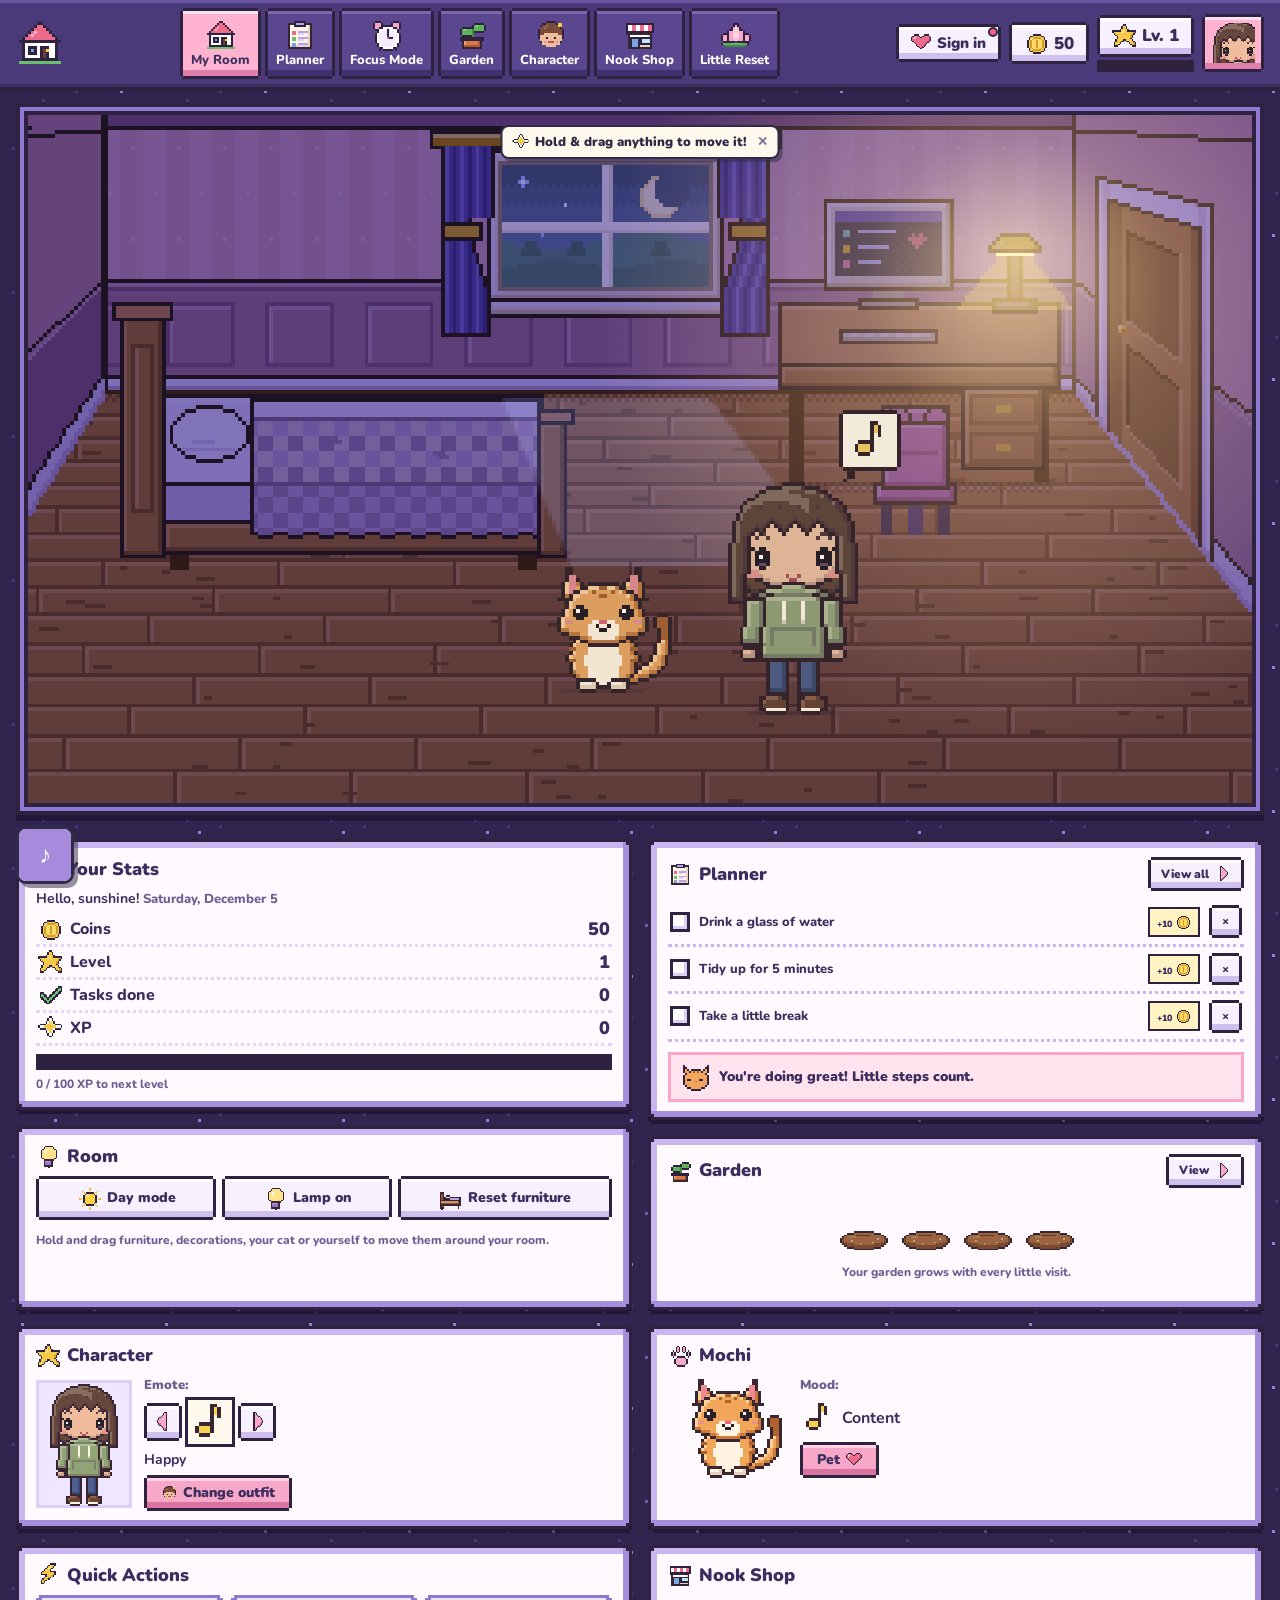
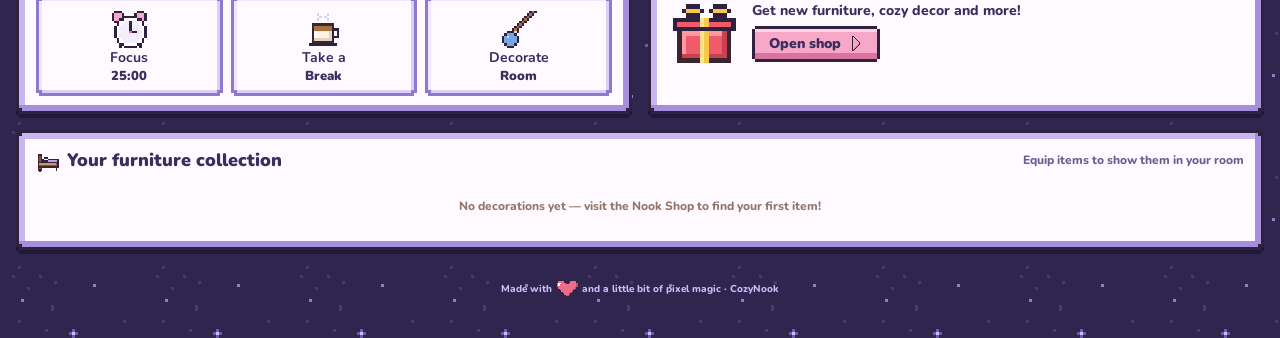
==== index.html @ 63b16099 "Study Vibes: lo-fi music player with play, pause, skip Five calm tracks generated live with the Web " ====
<!DOCTYPE html>
<html lang="en">
<head>
  <meta charset="UTF-8">
  <meta name="viewport" content="width=device-width, initial-scale=1.0">
  <meta name="theme-color" content="#4b3a7a">
  <title>CozyNook — A cozy little space to plan, focus, and grow</title>
  <link rel="preconnect" href="https://fonts.googleapis.com">
  <link rel="preconnect" href="https://fonts.gstatic.com" crossorigin>
  <link href="https://fonts.googleapis.com/css2?family=Press+Start+2P&family=Pixelify+Sans:wght@500;700&family=Nunito:wght@400;600;700;800;900&display=swap" rel="stylesheet">
  <link rel="stylesheet" href="assets/ui/ui-icons.css?v=20261123e">
  <style>
    :root{--ink:#302b46;--muted:#69627f;--cream:#fffdf8;--paper:#fff;--pink:#ff729e;--peach:#ffad69;--sage:#8bd9bd;--green:#28a879;--lav:#aa8cff;--line:#d9d3f2;--shadow:0 8px 24px #302b4620;--blue:#69c9ff;--yellow:#ffe36e;--coral:#ff806e}
    *{box-sizing:border-box}body{margin:0;background-color:#f5efff;background-image:linear-gradient(90deg,#e7dcff55 1px,transparent 1px),linear-gradient(#e7dcff55 1px,transparent 1px);background-size:24px 24px;color:var(--ink);font-family:Nunito,system-ui,sans-serif}button,input,select{font:inherit}button{cursor:pointer;border:0;color:inherit}.pixel{font-family:'Press Start 2P',monospace;letter-spacing:-.7px}.panel-head h3,.welcome h2,.side-label,.nav,.primary-btn,.soft-btn,.tiny-btn,.pill,.room-caption{font-family:'Press Start 2P',monospace}.welcome h2{font-size:15px;line-height:1.8}.panel-head h3{font-size:10px;line-height:1.7}.nav{font-size:9px;line-height:1.7}.primary-btn,.soft-btn,.tiny-btn{font-size:9px;line-height:1.7;border-radius:5px;border:2px solid #302b46;box-shadow:3px 3px 0 #302b46}.primary-btn{background:#23b985;color:#fff}.soft-btn{background:#ffe36e}.tiny-btn{background:#ffb1cf}.pill{font-size:9px;border:2px solid #302b46;border-radius:5px}.panel,.sidebar,.topbar{border:3px solid #302b46;border-radius:8px;box-shadow:5px 5px 0 #302b4630}.panel{background:#fffdf8}.sidebar{background:#fff7fb}.topbar{background:#fffdf8}.room{border:4px solid #302b46;border-radius:5px;box-shadow:5px 5px 0 #302b4630}.app{max-width:1450px;margin:auto;padding:18px}.topbar{display:flex;align-items:center;justify-content:space-between;gap:16px;padding:12px 18px;background:var(--cream);border:2px solid #e8d8c5;border-radius:18px;box-shadow:var(--shadow)}.brand{display:flex;align-items:center;gap:12px}.brand-icon{width:48px;height:48px;display:grid;place-items:center;background:#f5d8c7;border:2px solid #d9b6a2;border-radius:12px;font-size:26px;image-rendering:pixelated}.brand h1{font-size:15px;margin:0 0 6px}.brand small{color:var(--muted);font-weight:800}.top-actions{display:flex;align-items:center;gap:10px;flex-wrap:wrap}.pill{padding:9px 13px;border-radius:12px;background:#f7eddf;font-weight:900;font-size:13px}.avatar-mini{background:#e8d9ef}.layout{display:grid;grid-template-columns:220px minmax(0,1fr);gap:18px;margin-top:18px}.sidebar,.panel{background:var(--cream);border:2px solid #e8d8c5;border-radius:18px;box-shadow:var(--shadow)}.sidebar{padding:14px;height:max-content;position:sticky;top:16px}.side-label{font-size:9px;color:#aa9585;margin:8px 8px 12px}.nav{display:flex;align-items:center;gap:10px;width:100%;padding:12px;border-radius:12px;background:transparent;text-align:left;font-weight:900;margin:3px 0}.nav span{font-size:19px;width:24px;text-align:center}.nav.active,.nav:hover{background:#f2dfd1}.sidebar-note{margin-top:20px;padding:13px;background:#edf2e6;border-radius:13px;font-size:12px;line-height:1.5;font-weight:800}.main{min-width:0}.view{display:none}.view.active{display:block}.welcome{display:flex;justify-content:space-between;align-items:end;gap:15px;margin:2px 2px 15px}.welcome h2{font-size:24px;margin:0 0 5px}.welcome p{margin:0;color:var(--muted);font-weight:800}.date-label{font-size:12px;color:var(--muted);font-weight:900}.dashboard-grid{display:grid;grid-template-columns:minmax(0,1.65fr) minmax(260px,1fr);gap:16px}.panel{padding:17px;margin-bottom:16px}.panel-head{display:flex;justify-content:space-between;align-items:center;gap:10px;margin-bottom:13px}.panel-head h3{font-size:14px;margin:0}.subtle{font-size:11px;color:var(--muted);font-weight:800}.room{min-height:390px;position:relative;overflow:hidden;border:3px solid #d7b99f;border-radius:14px;background:linear-gradient(#d8e7e3 0 68%,#bd987d 68% 70%,#d7b493 70%);image-rendering:pixelated}.room:before{content:"";position:absolute;left:8%;top:10%;width:27%;height:38%;background:#b5d1d0;border:9px solid #f5e8d5;box-shadow:inset 0 0 0 4px #8fb6b1}.room:after{content:"";position:absolute;left:21%;top:10%;height:38%;width:4px;background:#f5e8d5;box-shadow:0 68px 0 -1px #f5e8d5}.room-sun{position:absolute;right:12%;top:9%;font-size:30px}.room-shelf{position:absolute;right:7%;top:37%;width:27%;height:9px;background:#9a6e50;box-shadow:0 9px #c18d68}.plant{position:absolute;right:12%;top:27%;font-size:35px}.room-bed{position:absolute;left:31%;bottom:13%;width:42%;height:105px;background:#c88f87;border:7px solid #9b6e66;border-radius:8px 8px 3px 3px;box-shadow:0 14px 0 #9c765e}.bed-pillow{position:absolute;left:8%;top:10px;width:25%;height:30px;background:#f9e9d5;border:4px solid #d8c2a8;border-radius:5px}.bed-blanket{position:absolute;right:0;top:0;width:64%;height:100%;background:#d5b6d9;border-left:5px solid #ad92b5}.rug{position:absolute;left:25%;bottom:7%;width:55%;height:28px;background:#e9c99e;border:4px solid #c99d77;border-radius:50%}.desk{position:absolute;right:6%;bottom:21%;width:22%;height:13px;background:#a97754;box-shadow:0 58px 0 -3px #8d674d}.desk:after{content:"";position:absolute;left:12%;top:10px;width:9px;height:52px;background:#8d674d;box-shadow:115px 0 #8d674d}.character{position:absolute;z-index:3;left:47%;bottom:29%;font-size:58px;filter:drop-shadow(3px 4px 0 #765d4c40);animation:bob 2.4s ease-in-out infinite}.room-decor{position:absolute;inset:0;z-index:8;pointer-events:none}.room-decor-item{position:absolute;font-size:35px;line-height:1;filter:drop-shadow(3px 3px 0 #302b4670);animation:bob 3s ease-in-out infinite;image-rendering:pixelated;pointer-events:auto;touch-action:none;cursor:grab;z-index:10;user-select:none}.room-decor-item:active,.room-decor-item.is-dragging{cursor:grabbing;transform:translate(-50%,-50%) scale(1.16);animation:none;z-index:20;filter:drop-shadow(4px 5px 0 #302b4670)}.room-bed,.desk,.room-shelf,.plant,.rug,.character{z-index:4}.room-caption{z-index:9;font-size:8px}.room:before,.room:after{z-index:1}.room-caption{position:absolute;left:14px;bottom:12px;padding:8px 11px;background:#fff9e9df;border:2px solid #e5d0b9;border-radius:8px;font-size:10px;font-weight:900}.room-controls{display:flex;gap:8px;flex-wrap:wrap;margin-top:12px}.inventory-grid{display:grid;grid-template-columns:repeat(3,minmax(0,1fr));gap:9px}.inventory-item{background:#e9f8ff;border:2px solid #302b46;padding:10px;border-radius:6px;text-align:center}.inventory-item .emoji{font-size:27px}.inventory-item b{display:block;font-size:10px;margin:6px 0}.inventory-item button{font-family:'Press Start 2P',monospace;font-size:8px;padding:8px 5px;background:#b8f0d8;border:2px solid #302b46;border-radius:4px}.money-card{background:linear-gradient(135deg,#ffe36e,#ff9cba 55%,#a98bff);border:3px solid #302b46;border-radius:8px;padding:18px;box-shadow:5px 5px 0 #302b4630}.money-card h3{font-family:'Press Start 2P',monospace;font-size:12px;line-height:1.8}.money-card p{font-weight:800}.premium-perks{display:grid;grid-template-columns:repeat(3,1fr);gap:8px}.premium-perks div{background:#ffffffb8;border:2px solid #302b46;border-radius:6px;padding:10px;text-align:center;font-size:11px;font-weight:900}.coming-soon{background:#302b46;color:white;border-radius:5px;padding:10px;font-family:'Press Start 2P',monospace;font-size:8px}.soft-btn,.primary-btn,.tiny-btn{border-radius:10px;padding:10px 13px;font-weight:900;background:#f1e5d8}.primary-btn{background:#789a78;color:white}.pink-btn{background:#e8b2b0;color:#593f40}.soft-btn:hover,.primary-btn:hover,.tiny-btn:hover{filter:brightness(.96);transform:translateY(-1px)}.stats{display:grid;grid-template-columns:repeat(3,1fr);gap:9px}.stat{background:#f5ecdf;border-radius:12px;padding:12px}.stat b{display:block;font-size:19px}.stat small{font-size:10px;color:var(--muted);font-weight:900}.task-row{display:flex;align-items:center;gap:9px;padding:10px 0;border-bottom:1px dashed var(--line)}.task-row:last-child{border:0}.task-row input{accent-color:#789a78;width:17px;height:17px}.task-text{flex:1;font-weight:800;font-size:13px}.done .task-text{text-decoration:line-through;color:#ad9c8e}.tag{font-size:9px;padding:5px 7px;border-radius:7px;background:#e9e1f0;font-weight:900}.add-row{display:flex;gap:7px;margin-top:12px}.add-row input,.text-input{min-width:0;flex:1;border:2px solid var(--line);border-radius:10px;padding:10px;background:#fffdf8;outline:none;color:var(--ink)}.add-row input:focus,.text-input:focus{border-color:#b9cba9}.empty{padding:18px;text-align:center;color:var(--muted);font-size:12px;font-weight:800}.timer-face{background:#edf1e7;border-radius:14px;padding:18px;text-align:center}.timer-time{font-size:38px;font-weight:900;letter-spacing:2px;margin:6px}.timer-actions{display:flex;justify-content:center;gap:8px;margin-top:10px}.progress{height:9px;background:#e8dfd1;border-radius:20px;overflow:hidden;margin-top:12px}.progress>i{display:block;height:100%;width:0;background:#89a982;transition:width .3s}.garden-grid{display:grid;grid-template-columns:repeat(4,1fr);gap:10px}.garden-plot{min-height:110px;background:#edf0e2;border:2px dashed #b5c59e;border-radius:12px;display:flex;flex-direction:column;align-items:center;justify-content:center;gap:6px;font-size:30px}.garden-plot small{font-size:10px;font-weight:900;color:#758568}.garden-plot button{background:#dce8cf;border-radius:8px;padding:5px 8px;font-size:10px;font-weight:900}.shop-grid,.choice-grid{display:grid;grid-template-columns:repeat(3,1fr);gap:10px}.shop-item,.choice{padding:12px;border-radius:12px;background:#f5ecdf;text-align:center}.shop-item .emoji,.choice .emoji{font-size:30px}.shop-item b,.choice b{display:block;font-size:12px;margin:5px}.shop-item small,.choice small{font-size:10px;color:var(--muted);font-weight:800}.shop-item button{display:block;width:100%;margin-top:8px;padding:8px;background:#e4d7c9;border-radius:8px;font-size:11px;font-weight:900}.choice{border:2px solid transparent;cursor:pointer}.choice.selected{border-color:#8da982;background:#edf2e6}.choice:hover{border-color:#d2b2a0}.section-title{font-size:15px;margin:4px 0 12px}.reset-card{background:#f1e8f4;padding:18px;border-radius:14px;text-align:center}.reset-card .big{font-size:46px}.reset-card p{font-size:13px;font-weight:800;color:var(--muted)}.toast{position:fixed;bottom:20px;left:50%;transform:translate(-50%,20px);background:#51433f;color:white;padding:12px 18px;border-radius:12px;font-size:13px;font-weight:900;opacity:0;pointer-events:none;transition:.25s;z-index:20}.toast.show{opacity:1;transform:translate(-50%,0)}.footer{text-align:center;color:#a28e7f;font-size:10px;font-weight:800;padding:12px}.mobile-nav{display:none}@keyframes bob{0%,100%{transform:translateY(0)}50%{transform:translateY(-6px)}}@media(max-width:850px){.layout{grid-template-columns:1fr}.sidebar{display:none}.mobile-nav{display:flex;position:sticky;bottom:8px;z-index:10;background:#fffaf0ed;border:2px solid #e8d8c5;border-radius:15px;padding:5px;justify-content:space-around;box-shadow:var(--shadow);margin-top:12px}.mobile-nav .nav{width:auto;flex-direction:column;gap:2px;padding:7px;font-size:9px}.mobile-nav .nav span{font-size:18px}.dashboard-grid{grid-template-columns:1fr}.room{min-height:330px}}@media(max-width:520px){.app{padding:9px}.topbar{padding:10px}.brand h1{font-size:11px}.brand small{font-size:10px}.brand-icon{width:40px;height:40px}.top-actions .pill{padding:7px;font-size:11px}.welcome h2{font-size:19px}.welcome{align-items:start;flex-direction:column}.stats{grid-template-columns:repeat(3,1fr)}.stat{padding:9px}.stat b{font-size:16px}.panel{padding:13px}.room{min-height:280px}.room-bed{height:85px}.character{font-size:47px}.garden-grid{grid-template-columns:repeat(2,1fr)}.shop-grid,.choice-grid{grid-template-columns:repeat(2,1fr)}}
  .weather-badge{position:absolute;left:9%;top:4%;z-index:3;background:#fff4bd;border:3px solid #302b46;padding:6px 9px;font-family:'Press Start 2P',monospace;font-size:7px;box-shadow:3px 3px 0 #302b4640}.room-shelf{z-index:5;border:3px solid #654b3d;height:12px;box-shadow:0 7px 0 #b98154}.room-shelf span{position:absolute;bottom:10px;left:8px;font-size:24px;white-space:nowrap}.desk{z-index:5}.desk-computer{position:absolute;bottom:13px;left:18%;font-size:27px;filter:drop-shadow(2px 2px 0 #302b4660)}.desk-books{position:absolute;bottom:13px;right:7%;font-size:20px}.desk-chair{position:absolute;z-index:4;right:11%;bottom:14%;font-size:35px;filter:drop-shadow(3px 3px 0 #302b4650)}.room-cat{position:absolute;z-index:6;left:13%;bottom:9%;font-size:39px;filter:drop-shadow(3px 3px 0 #302b4650);animation:bob 2.8s ease-in-out infinite}.character{left:72%;bottom:24%;font-size:49px;z-index:7}.room-decor{z-index:9}.room-decor-item{z-index:10}.room-decor-item.is-dragging{z-index:20}
/* CozyNook illustrated-room redesign */
:root{--ink:#59443f;--muted:#92776a;--cream:#fff8ed;--paper:#fffaf2;--pink:#e99aa5;--peach:#e8b99a;--sage:#9eae82;--green:#6f8967;--lav:#b9a0c7;--line:#ead5c3;--shadow:0 5px 18px #8b68501c}
body{background:#f8eee0;background-image:radial-gradient(#d8b99a35 1px,transparent 1px),linear-gradient(135deg,#fff7eb,#f6eadb);background-size:9px 9px,auto;color:var(--ink)}
.app{max-width:1680px;padding:0 22px 20px}
.topbar{background:#fff6e9;border:2px solid #d9b59a;border-radius:0 0 18px 18px;box-shadow:0 4px 0 #b88e7040;padding:13px 20px}
.brand-icon{background:#f7dfc8;border:2px solid #bd9678;border-radius:12px;box-shadow:inset 0 0 0 3px #fff0dc}
.brand h1{font-size:16px;color:#5b4038}
.layout{grid-template-columns:245px minmax(0,1fr);gap:20px;margin-top:16px}
.sidebar{background:#fff5e8;border:2px solid #d9b99e;border-radius:17px;box-shadow:0 5px 0 #b88e7030;padding:16px;min-height:calc(100vh - 115px)}
.side-label{font-family:Nunito,sans-serif;font-size:12px;letter-spacing:1.5px;color:#9c735d}
.nav{font-family:Nunito,sans-serif;font-size:15px;letter-spacing:0;font-weight:900;color:#5d4941;padding:13px 12px;border:1px solid transparent;border-radius:12px}
.nav span{font-size:23px}
.nav.active,.nav:hover{background:#e8ead5;border:1px solid #a8b18a;box-shadow:inset 0 0 0 2px #f9f5e8}
.sidebar-note{background:#f8e6d4;border:1px dashed #c89f80;border-radius:12px;color:#76594b;font-size:13px;padding:14px}
.main{min-width:0}.welcome{align-items:center;margin:5px 4px 16px}
.welcome h2{font-family:'Press Start 2P',monospace;font-size:21px;line-height:1.7;color:#75594e}
.welcome p{font-size:15px;color:#866b5d}
.date-label{background:#fff2df;border:2px solid #dfbea2;border-radius:12px;padding:10px 14px;color:#73594e}
.dashboard-grid{display:flex;flex-direction:column;gap:0}
.dashboard-grid>div:first-child{display:contents}
.dashboard-grid>div:last-child{display:grid;grid-template-columns:repeat(3,minmax(0,1fr));gap:14px;align-items:stretch}
.dashboard-grid>div:last-child>.panel{margin-bottom:16px}
.dashboard-grid>div:first-child>.panel:first-child{order:0}
.dashboard-grid>div:first-child>.panel:nth-child(2){order:2}
.dashboard-grid>div:first-child>.panel:nth-child(3){order:4}
.dashboard-grid>div:last-child>.panel:nth-child(1){order:1}
.dashboard-grid>div:last-child>.panel:nth-child(2){order:3}
.dashboard-grid>div:last-child>.panel:nth-child(3){order:5}
.panel,.sidebar{background:#fff9f0;border:2px solid #dfc2a9;border-radius:16px;box-shadow:0 4px 0 #bd997b2b}
.panel{padding:16px}.panel-head h3{font-family:Nunito,sans-serif;font-size:16px;font-weight:1000;color:#72564b}
.subtle{font-size:12px;color:#987b6d}
.room{min-height:390px;border:4px solid #9ba17e;border-radius:13px;box-shadow:0 5px 0 #76604a35;background:linear-gradient(180deg,#f6d9c8 0%,#f2d8cb 66%,#b7a17c 66%,#9e805f 100%);isolation:isolate}
.room:before{left:27%;top:7%;width:33%;height:48%;border:10px solid #f7ead6;border-radius:4px;background:linear-gradient(180deg,#8fc1db 0 55%,#d5e8b0 56% 100%);box-shadow:inset 0 0 0 4px #b78b6d,0 5px 0 #b98d70}
.room:after{left:43%;top:7%;height:48%;width:5px;background:#f7ead6;box-shadow:0 0 0 2px #c89d7e,80px 0 0 -1px #f7ead6}
.room-sun{right:42%;top:10%;font-size:28px;filter:drop-shadow(2px 2px #fff1c2)}
.room-shelf{right:3%;top:10%;width:20%;height:12px;background:#a97855;border:3px solid #805c48;box-shadow:0 7px 0 #d3a17b}
.room-shelf span{font-size:25px}.plant{right:24%;top:25%;font-size:39px}
.room-bed{left:5%;bottom:12%;width:39%;height:115px;background:#8e829f;border:6px solid #765d61;border-radius:9px 9px 3px 3px;box-shadow:0 12px 0 #987b61}
.bed-pillow{background:#fff0df;border:4px solid #d8b99e}.bed-blanket{background:#b6c29b;border-left:5px solid #8d9c79}
.rug{left:22%;bottom:5%;width:52%;height:35px;background:#e7c6b1;border:4px solid #bd947b}
.desk{right:7%;bottom:20%;width:30%;height:15px;background:#a97855;box-shadow:0 74px 0 -3px #8d674d}
.desk:after{left:9%;top:10px;width:10px;height:67px;background:#8d674d;box-shadow:230px 0 #8d674d}
.desk-computer{bottom:16px;left:30%;font-size:35px}.desk-books{bottom:16px;font-size:23px}
.desk-chair{right:16%;bottom:12%;font-size:43px}.room-cat{left:24%;bottom:19%;font-size:42px;z-index:8}
.character{left:64%;bottom:29%;font-size:64px;filter:drop-shadow(3px 4px 0 #765d4c40)}
.room-caption{left:14px;bottom:13px;background:#fff3df;border:2px dashed #cda98b;color:#71584b;font-family:Nunito,sans-serif;font-size:13px}
.weather-badge{left:2%;top:4%;background:#fff1c9;border:2px solid #b99a73;color:#79614a;font-family:Nunito,sans-serif;font-weight:1000;font-size:10px;border-radius:8px}
.room-decor-item{filter:drop-shadow(2px 3px 0 #745d4b45)}
.inventory-grid{grid-template-columns:repeat(4,minmax(0,1fr))}
.inventory-item{background:#fff0df;border:1px solid #dcb99c;border-radius:12px}
.inventory-item button{font-family:Nunito,sans-serif;font-size:11px;font-weight:1000;background:#dfe7cf;border:1px solid #9ba77f;border-radius:8px}
.stats{gap:12px}.stat{background:#fff0df;border:1px dashed #d9b99c;border-radius:12px;padding:14px}
.stat b{font-family:'Press Start 2P',monospace;font-size:18px;color:#5c4842}
.stat small{font-size:11px;color:#8c7162}
.timer-face{background:#edf0df;border:1px solid #c8d0b2;border-radius:13px}
.task-row{border-bottom:1px dashed #e6cdb8}.task-row input{accent-color:#84966d}
.primary-btn,.soft-btn,.tiny-btn{font-family:Nunito,sans-serif;font-size:12px;letter-spacing:0;border:1px solid #87966f;box-shadow:0 3px 0 #89957845;border-radius:9px}
.primary-btn{background:#91a477;color:#fff}.soft-btn{background:#f6dfc9;color:#735348;border-color:#d1a98a}
.tiny-btn{background:#f4e6d5;color:#72564b;border-color:#d9b99e}
.shop-item,.choice{background:#fff0df;border:1px solid #dfc2a9;border-radius:13px}
.choice.selected{background:#e8eddc;border-color:#8d9d76}
.mobile-nav{background:#fff6e9;border-color:#d9b99e}.footer{color:#a28470}
@media(max-width:850px){.app{padding:0 12px 14px}.layout{grid-template-columns:1fr}.sidebar{display:none}.dashboard-grid>div:last-child{grid-template-columns:1fr}.room{min-height:340px}}
@media(max-width:520px){.welcome h2{font-size:15px}.room{min-height:290px}.room-bed{height:88px}.character{font-size:48px}.inventory-grid{grid-template-columns:repeat(2,minmax(0,1fr))}}


/* Interactive bedside lighting */
.room-lamp-glow{position:absolute;inset:0;z-index:3;pointer-events:none;opacity:0;transition:opacity .45s ease;background:radial-gradient(ellipse 34% 48% at 77% 63%,#ffe7a65c 0%,#ffe7a62b 42%,transparent 78%),radial-gradient(ellipse 22% 35% at 18% 72%,#ffdc9b35 0%,transparent 75%);mix-blend-mode:screen}
.room.lamp-on .room-lamp-glow{opacity:1}
.room.lamp-on.room-night .room-lamp-glow{opacity:1;background:radial-gradient(ellipse 40% 58% at 77% 63%,#ffdc8c9c 0%,#ffca673b 48%,transparent 82%),radial-gradient(ellipse 25% 38% at 18% 72%,#ffd48a58 0%,transparent 76%)}
.room.lamp-on.room-night .room-art{filter:brightness(.68) saturate(.9)}
.room.room-night .room-lamp-glow{transition:opacity .45s ease}
/* CozyNook room ambience */
.room.room-night .room-art{filter:brightness(.62) saturate(.82) hue-rotate(13deg)}
.room.room-night:after{content:"";position:absolute;inset:0;pointer-events:none;z-index:3;background:linear-gradient(180deg,#20294b32,#28305222);mix-blend-mode:multiply}
.room.room-night .room-caption{background:#e7e7f5;color:#39415f;border-color:#9ba6c9}
.room.room-night .room-decor{filter:brightness(.82)}
.room.room-night #roomCharacter{filter:drop-shadow(0 0 8px #ffe9a566)}
.room.room-night:before{content:"✦  ·   ✧      ·  ✦";position:absolute;top:8%;right:8%;z-index:4;color:#fff4bd;font-size:22px;letter-spacing:12px;pointer-events:none;text-shadow:0 0 8px #fff}
.room.room-day .room-art{filter:none}
/* Original illustrated bedroom artwork (not emoji placeholders) */
.room{position:relative;display:block;overflow:hidden;padding:0!important;min-height:360px;height:clamp(320px,37vw,480px);background:#efd8c5!important;border:5px solid #9aa17d!important;box-shadow:0 5px 0 #76604a35!important;isolation:isolate}.room:before,.room:after{display:none!important}.room-art{display:block;width:100%;height:100%;image-rendering:pixelated;shape-rendering:crispEdges}.room-decor{position:absolute;inset:0;pointer-events:none;z-index:5}.room-decor-item{pointer-events:auto;font-size:32px;touch-action:none}@media(max-width:520px){.room{height:285px;min-height:285px}}

/* Illustrated shop and inventory item sprites */
.item-art-wrap{height:94px;display:grid;place-items:center;margin:4px auto 9px;background:linear-gradient(145deg,#fff7e9,#f2dfcf);border:1px solid #dfc2a9;border-radius:12px}.item-art{width:82px;height:82px;image-rendering:pixelated;shape-rendering:crispEdges;filter:drop-shadow(2px 3px 0 #785d4a35)}.room-decor-item{width:68px;height:68px;display:block;cursor:grab;background:#fff0dfd9;border:2px solid #c99f80;border-radius:12px;padding:3px;box-shadow:0 3px 0 #76574440}.room-decor-item .item-art{width:100%;height:100%}.room-decor-item.is-dragging{cursor:grabbing;z-index:20;transform:translate(-50%,-50%) scale(1.12)!important;filter:drop-shadow(0 7px 7px #60483f55)}.inventory-item{padding:9px;text-align:center}.shop-item{padding:12px;text-align:center}
.character-sprite{position:absolute;z-index:7;left:78%;top:58%;width:118px;height:148px;transform:translate(-50%,-50%);pointer-events:none;image-rendering:pixelated;background-image:url('assets/cozynook-sprite-atlas.png');background-size:400% 300%;background-repeat:no-repeat;background-position:100% 0%;filter:drop-shadow(3px 4px 0 #60483f55);animation:avatarIdle 2.8s steps(2,end) infinite}.character-sprite[data-gender="boy"]{background-position:100% 50%}.character-sprite[data-emote]:before{content:attr(data-emote-icon);position:absolute;right:-17px;top:-25px;min-width:29px;height:29px;padding:2px 4px;display:grid;place-items:center;background:#fff8e9;border:2px solid #8e6c5a;border-radius:9px 9px 9px 2px;box-shadow:2px 2px 0 #60483f55;font-family:system-ui,sans-serif;font-size:19px;line-height:1;animation:emoteFloat 2.2s ease-in-out infinite;pointer-events:none}.character-sprite[data-emote=happy]:before{content:'😊'}.character-sprite[data-emote=love]:before{content:'🥰'}.character-sprite[data-emote=excited]:before{content:'🤩'}.character-sprite[data-emote=sleepy]:before{content:'😴'}.character-sprite[data-emote=cool]:before{content:'😎'}.character-sprite[data-emote=shy]:before{content:'☺️'}@keyframes emoteFloat{0%,100%{transform:translateY(0) rotate(-4deg)}50%{transform:translateY(-5px) rotate(4deg)}}.character-sprite:after{content:'✦';position:absolute;right:-8px;top:10px;color:#f5c85e;font-size:18px;text-shadow:1px 1px 0 #9c7650;animation:characterTwinkle 2.4s steps(2,end) infinite}@keyframes characterTwinkle{0%,100%{opacity:.25;transform:translateY(3px) scale(.75)}50%{opacity:1;transform:translateY(-5px) scale(1.08)}}.character-sprite.is-walking[data-gender="girl"]{animation:spriteWalkGirl .64s steps(4,end) infinite}.character-sprite.is-walking[data-gender="boy"]{animation:spriteWalkBoy .64s steps(4,end) infinite}@keyframes spriteWalkGirl{0%,100%{background-position:100% 0%}50%{background-position:66.6667% 0%}}@keyframes spriteWalkBoy{0%,100%{background-position:100% 50%}50%{background-position:66.6667% 50%}}#oldCharacter{opacity:0}#sleepyCat{transform-box:fill-box;transform-origin:center;animation:catBreath 3.2s steps(3,end) infinite}#sleepyCat:focus,#sleepyCat:focus-visible{outline:none;filter:none}#sleepyCat svg,#sleepyCat image{outline:none;user-select:none;-webkit-tap-highlight-color:transparent}#sleepyCat svg{transform-box:fill-box;transform-origin:center bottom;animation:catPurr 2.6s ease-in-out infinite}@keyframes catPurr{0%,100%{transform:translateY(0) rotate(0)}35%{transform:translateY(-2px) rotate(-1deg)}70%{transform:translateY(0) rotate(1deg)}}.room.cat-happy #sleepyCat svg{animation:catPurr .42s ease-in-out 2}@keyframes catBreath{0%,100%{transform:translateY(0) scaleY(1)}50%{transform:translateY(-2px) scaleY(1.025)}}@keyframes avatarIdle{0%,100%{transform:translate(-50%,-50%) translateY(0)}50%{transform:translate(-50%,-50%) translateY(-3px)}}.avatar-options{margin-top:18px;padding-top:14px;border-top:1px dashed #dfc2a9}.avatar-options .section-title{font-size:13px;margin:12px 0 8px}.choice-swatch{height:28px;width:100%;border:2px solid #8d796a;border-radius:7px}@media(max-width:520px){.character-sprite{width:84px;height:105px;left:78%;top:59%}}.blanket-preview.gingham{background-image:linear-gradient(90deg,#ffffff55 50%,transparent 50%),linear-gradient(#ffffff55 50%,transparent 50%);background-size:12px 12px}.blanket-preview.stars{background-image:radial-gradient(circle at 25% 30%,#fff1b8 2px,transparent 3px),radial-gradient(circle at 75% 70%,#fff1b8 2px,transparent 3px);background-size:18px 18px}.blanket-preview.hearts{background-image:radial-gradient(circle at 35% 40%,#f8e7e1 3px,transparent 4px),radial-gradient(circle at 65% 65%,#f8e7e1 3px,transparent 4px);background-size:16px 16px}.blanket-preview.stripes{background-image:repeating-linear-gradient(0deg,transparent 0 7px,#ffffff66 7px 11px)}.blanket-preview.plain{background-image:none}#sleepyCat path:nth-of-type(3){animation:catBlink 5.4s steps(1,end) infinite;transform-origin:center}@keyframes catBlink{0%,89%,100%{opacity:1}91%,94%{opacity:.08}}#sleepyCat .cat-tail{transform-box:fill-box;transform-origin:0% 50%;animation:tailFlick 4.5s ease-in-out infinite}@keyframes tailFlick{0%,78%,100%{transform:rotate(0)}84%{transform:rotate(-13deg)}90%{transform:rotate(7deg)}}#sleepyCat{transform-box:fill-box;transform-origin:center bottom} .room.cat-happy #sleepyCat{animation:catHappy .72s ease-in-out 1} @keyframes catHappy{0%,100%{transform:translateY(0) scale(1)}28%{transform:translateY(-10px) scale(1.035)}55%{transform:translateY(0) scale(.99)}78%{transform:translateY(-5px) scale(1.02)}} #catHearts{opacity:0;pointer-events:none;transform-box:fill-box;transform-origin:center; transform:translateY(9px) scale(.65)} .room.cat-happy #catHearts{animation:heartPop 1s ease-out forwards} @keyframes heartPop{0%{opacity:0;transform:translateY(10px) scale(.55)}22%{opacity:1;transform:translateY(-2px) scale(1.08)}75%{opacity:1;transform:translateY(-17px) scale(1)}100%{opacity:0;transform:translateY(-28px) scale(.9)}}
/* ---- Pixel sprite engine (assets/sprites.js) ---- */
.room{aspect-ratio:320/180;min-height:0!important;height:auto;background:#f6e2b8!important}
.room-art{position:absolute;inset:0;width:100%;height:100%}
.sprite-canvas{display:block;width:100%;height:100%;image-rendering:pixelated;image-rendering:crisp-edges}
.character-sprite{background:none!important;animation:none!important;filter:none!important;left:64.375%;top:auto;bottom:8.571%;width:14.375%;height:auto;aspect-ratio:46/62;transform:translateX(-50%);pointer-events:auto;cursor:pointer;z-index:7}
.character-sprite:before,.character-sprite:after{display:none!important;content:none!important}
.cat-sprite{position:absolute;z-index:6;left:47%;bottom:16%;width:15%;aspect-ratio:48/50;transform:translateX(-50%);cursor:pointer;outline:none;-webkit-tap-highlight-color:transparent}
#sleepyCat,.room.cat-happy #sleepyCat{animation:none!important}
.cat-sprite:focus-visible{outline:3px dashed #f5c85e;outline-offset:2px;border-radius:8px}
.room.room-night .sprite-canvas{filter:brightness(.72) saturate(.85)}
.room.room-night.lamp-on .sprite-canvas{filter:brightness(.86) saturate(.9) sepia(.12)}
.avatar-mini{display:grid;place-items:center;overflow:hidden}
.avatar-mini .portrait-canvas{width:30px;height:28px}
.cat-choice-grid .choice canvas{width:64px;height:56px;margin:0 auto 4px}
@media(max-width:520px){.character-sprite{width:14.375%;height:auto}}
.room-art{image-rendering:pixelated;image-rendering:crisp-edges}
.pixel-decor{display:block;width:96px;height:72px;background-image:url('assets/room/decor.png');background-size:2000% 100%;background-repeat:no-repeat;image-rendering:pixelated;image-rendering:crisp-edges;filter:none}
.room-decor-item{width:10%!important;height:auto!important;aspect-ratio:32/24;background:none!important;border:0!important;padding:0!important;box-shadow:none!important;border-radius:0!important;animation:none!important;filter:drop-shadow(0 2px 0 rgba(58,38,48,.25))!important}
.room-decor-item .pixel-decor{width:100%;height:100%}
.room-decor-item.is-dragging{filter:drop-shadow(0 6px 4px rgba(58,38,48,.35))!important}
.room.room-night .room-decor-item{filter:brightness(.78) drop-shadow(0 2px 0 rgba(58,38,48,.25))!important}
.room.room-night .room-decor-item:has(.pixel-decor-lights),.room.room-night .room-decor-item:has(.pixel-decor-moon){filter:brightness(1.05) drop-shadow(0 0 6px rgba(255,214,120,.7))!important}
.room-hotspot{position:absolute;z-index:4;cursor:pointer;border-radius:6px;outline:none;-webkit-tap-highlight-color:transparent}
.room-hotspot:hover{background:rgba(255,246,214,.14);box-shadow:inset 0 0 0 2px rgba(255,240,190,.45)}
.room-hotspot:focus-visible{box-shadow:inset 0 0 0 3px #f5c85e}
.room-lamp-glow{background:radial-gradient(ellipse 22% 42% at 92.5% 52%,#ffdc8c88 0%,#ffca6733 50%,transparent 80%)!important}
.room.room-night .room-art{filter:brightness(.62) saturate(.85) hue-rotate(8deg)}

/* ---- layering: furniture sits behind the walking character ---- */
.room-decor{z-index:5!important}
.room-decor:has(.is-dragging){z-index:20!important}
/* ---- pixel garden ---- */
.garden-sprite{display:block;width:96px;height:96px;background-image:url('assets/room/garden.png');background-size:600% 100%;background-repeat:no-repeat;image-rendering:pixelated;image-rendering:crisp-edges}
.garden-plot{background:linear-gradient(#e7f2d6,#d6e8bf);border-style:solid}
.garden-sprout{animation:sproutSway 1.6s steps(2,end) infinite;transform-origin:50% 80%}
@keyframes sproutSway{0%,100%{transform:rotate(-3deg)}50%{transform:rotate(3deg)}}
.garden-plot.just-bloomed .garden-sprite{animation:bloomPop .7s ease-out}
.garden-plot.just-bloomed:after{content:'';position:absolute;width:48px;height:48px;margin-top:-60px;margin-left:60px;background-image:url('assets/room/garden.png');background-size:600% 100%;background-position:100% 0;image-rendering:pixelated;animation:canPour 1s ease-out forwards;pointer-events:none}
.garden-plot{position:relative}
@keyframes bloomPop{0%{transform:scale(.4) translateY(20px)}60%{transform:scale(1.15)}100%{transform:scale(1)}}
@keyframes canPour{0%{opacity:0;transform:rotate(0)}20%{opacity:1;transform:rotate(-25deg)}80%{opacity:1;transform:rotate(-25deg)}100%{opacity:0;transform:rotate(0)}}
.garden-can-mini{display:inline-block;width:18px;height:18px;vertical-align:-5px;margin-right:3px}
#homeGarden{display:flex;justify-content:center;gap:6px;font-size:0!important}
.garden-sprite.mini{width:56px;height:56px;animation:none}
@media (prefers-reduced-motion: reduce){.garden-sprout,.garden-plot.just-bloomed .garden-sprite,.garden-plot.just-bloomed:after{animation:none}}

/* =====================================================================
   CozyNook pixel theme (v2) — frames/icons come from tools/build_ui.py
   ===================================================================== */
:root{--px-ink:#3b2d5e;--px-out:#2e2240;--px-lav:#b9a3e6;--px-pink:#f7a8c8}
html body{background:#30254f url('assets/ui/bg-stars.png') repeat!important;background-size:144px 144px!important;color:var(--px-ink)}
.app{max-width:1720px!important;padding:0 16px 24px!important}
.layout{display:block!important;margin-top:16px!important}
.sidebar{display:none!important}
.px-icon.mini{width:16px;height:16px;vertical-align:-3px}
.px-icon.big{width:72px;height:72px}
h2 .px-icon,h3 .px-icon{width:24px;height:24px}
/* ---- top bar ---- */
.topbar.px-topbar{position:sticky;top:0;z-index:60;display:flex;align-items:center;gap:14px;padding:8px 16px!important;margin:0 -16px!important;background:#4b3a7a!important;border:0!important;border-radius:0!important;box-shadow:inset 0 3px 0 #6a56a3,inset 0 -3px 0 #3a2c63,0 4px 0 var(--px-out)!important}
.brand{display:flex;align-items:center;gap:10px;min-width:0;flex:none}
.brand-ico{width:48px!important;height:48px!important}
.brand-title{font-family:'Pixelify Sans',monospace;font-weight:700;font-size:32px;line-height:1;margin:0;color:#fff;letter-spacing:1px;text-shadow:3px 0 var(--px-out),-3px 0 var(--px-out),0 3px var(--px-out),0 -3px var(--px-out),3px 3px var(--px-out),-3px 3px var(--px-out),3px -3px var(--px-out),-3px -3px var(--px-out),0 6px var(--px-out)}
.brand small{display:block;margin-top:6px;color:#e9ddff;font-weight:800;font-size:12px}
.top-nav{display:flex;gap:6px;margin:0 auto;flex-wrap:nowrap}
.top-nav .nav,.mobile-nav .nav{display:flex!important;flex-direction:column;align-items:center;justify-content:center;gap:2px;width:auto!important;min-width:86px;margin:0!important;padding:2px 6px!important;border:9px solid transparent!important;border-image:url('assets/ui/btn-nav.png') 9 fill stretch!important;background:none!important;color:#fff!important;font:800 13px/1.15 Nunito,sans-serif!important;letter-spacing:0!important;border-radius:0!important;box-shadow:none!important;cursor:pointer;white-space:nowrap}
.top-nav .nav .px-icon{width:32px;height:32px}
.top-nav .nav.active,.mobile-nav .nav.active{border-image-source:url('assets/ui/btn-nav-active.png')!important;color:var(--px-ink)!important}
.top-nav .nav:hover,.mobile-nav .nav:hover{filter:brightness(1.12)}
.top-nav .nav:active{transform:translateY(2px)}
.top-actions{display:flex;align-items:center;gap:8px;flex:none}
.top-actions .pill{display:flex;align-items:center;gap:6px;min-height:0;padding:0 6px!important;border:9px solid transparent!important;border-image:url('assets/ui/btn-cream.png') 9 fill stretch!important;background:none!important;border-radius:0!important;box-shadow:none!important;font:900 17px Nunito,sans-serif!important;color:var(--px-ink)!important}
.level-box{display:flex;flex-direction:column;gap:3px}
.top-xp{height:12px;background:var(--px-out);padding:3px}
.top-xp i{display:block;height:100%;width:0;background:#ffd23f;box-shadow:inset 0 2px #fff0a8;transition:width .4s steps(8)}
.top-actions .avatar-mini{width:62px;height:58px;padding:0!important;border-image-source:url('assets/ui/btn-nav-active.png')!important;cursor:pointer}
.avatar-mini .portrait-canvas{width:39px!important;height:36px!important}
/* ---- panels & cards ---- */
.panel{border:12px solid transparent!important;border-image:url('assets/ui/panel.png') 12 fill stretch!important;background:none!important;border-radius:0!important;box-shadow:none!important;padding:6px 8px!important;margin-bottom:16px!important;filter:drop-shadow(0 4px 0 rgba(18,10,36,.5))}
.panel-head,.pcard-head{display:flex;align-items:center;justify-content:space-between;gap:8px;margin-bottom:8px}
h3{font-family:Nunito,sans-serif!important;font-weight:900!important;font-size:18px!important;color:var(--px-ink)!important;display:flex;align-items:center;gap:7px;margin:0!important;line-height:1.3!important}
.subtle{color:#6d5d93!important}
.welcome h2{font-family:'Pixelify Sans',monospace!important;font-weight:700;font-size:30px!important;color:#fff!important;letter-spacing:1px;display:flex;align-items:center;gap:10px;text-shadow:3px 0 var(--px-out),-3px 0 var(--px-out),0 3px var(--px-out),0 -3px var(--px-out),0 6px var(--px-out)}
.welcome h2 .px-icon{width:36px;height:36px}
.welcome p{color:#e9ddff!important;font-weight:800}
.date-label{border:0!important;background:none!important;box-shadow:none!important;padding:0!important;color:#6d5d93;font-weight:800;font-size:13px}
.choice,.shop-item,.inventory-item,.garden-plot,.stat,.timer-face,.reset-card,.quick-tile{border:9px solid transparent!important;border-image:url('assets/ui/card.png') 9 fill stretch!important;background:none!important;border-radius:0!important;box-shadow:none!important}
.choice{padding:4px!important;cursor:pointer}
.choice.selected{border-image-source:url('assets/ui/btn-nav-active.png')!important}
.choice:hover,.quick-tile:hover{filter:brightness(1.04)}
.item-art-wrap{border:9px solid transparent!important;border-image:url('assets/ui/inset.png') 9 fill stretch!important;background:none!important;border-radius:0!important}
.choice-swatch,.blanket-preview{border:3px solid var(--px-out)!important;border-radius:0!important;box-shadow:inset 0 3px rgba(255,255,255,.35),inset 0 -3px rgba(0,0,0,.15)}
.choice-preview{display:block;margin:0 auto 4px;width:52px;height:48px}
.choice-preview.tall{width:48px;height:66px}
.emote-sprite{display:inline-block;width:36px;height:36px;background-image:url('assets/sprites/emote-icons.png');background-size:600% 100%;background-repeat:no-repeat;image-rendering:pixelated;image-rendering:crisp-edges;vertical-align:middle}
.choice .emote-sprite{display:block;margin:2px auto 4px}
/* ---- buttons ---- */
.primary-btn,.soft-btn,.tiny-btn,.garden-plot button,.shop-item button,.inventory-item button,.arrow-btn,#addTask,.duration{display:inline-flex;align-items:center;justify-content:center;gap:6px;border:9px solid transparent!important;border-image:url('assets/ui/btn-pink.png') 9 fill stretch!important;background:none!important;border-radius:0!important;box-shadow:none!important;padding:1px 8px!important;font:900 14px/1.2 Nunito,sans-serif!important;letter-spacing:0!important;color:var(--px-ink)!important;cursor:pointer;text-transform:none}
.soft-btn,.tiny-btn,.duration,.garden-plot button,.inventory-item button{border-image-source:url('assets/ui/btn-cream.png')!important}
.primary-btn:hover,.soft-btn:hover,.tiny-btn:hover,.garden-plot button:hover,.shop-item button:hover,.inventory-item button:hover,.arrow-btn:hover{filter:brightness(1.06)}
.primary-btn:active,.soft-btn:active,.tiny-btn:active,.garden-plot button:active,.shop-item button:active,.inventory-item button:active,.arrow-btn:active,.quick-tile:active{transform:translateY(2px)}
button:disabled{opacity:.6;cursor:default}
.tiny-btn{font-size:12px!important;padding:0 4px!important}
.arrow-btn{padding:0!important;border-image-source:url('assets/ui/btn-cream.png')!important}
.arrow-btn .px-icon{width:20px;height:20px}
/* ---- form bits ---- */
input[type=text],input:not([type]),#taskInput{border:3px solid var(--px-out)!important;border-radius:0!important;box-shadow:inset 3px 3px 0 #ddd0f7!important;background:#fff!important;font:700 15px Nunito,sans-serif}
input[type=checkbox]{appearance:none;-webkit-appearance:none;width:20px;height:20px;margin:0;flex:none;border:3px solid var(--px-out);background:#fff;box-shadow:inset -3px -3px 0 #ddd0f7;border-radius:0;cursor:pointer}
input[type=checkbox]:checked{background:#6ccf9c;box-shadow:inset 3px 3px 0 #a8e8c8,inset -3px -3px 0 #3f9a6c}
.task-row{border-bottom:3px dotted #c9b6f0!important}
.tag{border-radius:0!important;background:#fff3c4!important;border:2px solid var(--px-out)!important;color:var(--px-ink)!important;font-weight:900}
.progress{height:16px!important;background:var(--px-out)!important;border-radius:0!important;padding:3px!important;border:0!important;overflow:hidden}
.progress i{border-radius:0!important;background:#b48cff!important;box-shadow:inset 0 3px 0 #d8c4ff;height:100%!important;display:block}
.toast{border-radius:0!important;background:var(--px-out)!important;box-shadow:0 0 0 3px #b9a3e6,0 0 0 6px var(--px-out)!important;font-family:Nunito,sans-serif}
.footer{color:#cbbcf7!important}
/* ---- home dashboard ---- */
.home-dash{display:grid;grid-template-columns:270px minmax(0,1fr) 300px;grid-template-areas:"left room right" "bottom bottom bottom";gap:0 16px;align-items:start}
.dash-left{grid-area:left}.dash-right{grid-area:right}
.dash-room{grid-area:room;padding:12px 12px 28px}
.dash-bottom{grid-area:bottom;display:grid;grid-template-columns:1.15fr 1fr 1.25fr 1fr;gap:0 16px}
.dash-room .room{border:0!important;border-radius:0!important;box-shadow:0 0 0 4px var(--px-out),0 0 0 8px #8f78cf,0 0 0 12px var(--px-out),0 16px 0 12px rgba(18,10,36,.5)!important}
.greet{margin:0 0 8px;font-size:14px}
.stat-line{display:flex;align-items:center;gap:8px;padding:5px 2px;border-bottom:3px dotted #e2d6f7;font-weight:800}
.stat-line b{margin-left:auto;font-size:18px;font-weight:900}
.stats-card .progress{margin-top:10px}
.room-controls{display:flex;flex-wrap:wrap;gap:6px;margin:0!important}
.room-controls .soft-btn{flex:1 1 auto}
.cheer{display:flex;align-items:center;gap:8px;margin:10px 0 0;padding:6px 8px;background:#ffe3ef;border:3px solid #f7a8c8;font-weight:900;font-size:14px}
.cheer .px-icon{width:32px;height:32px}
.center{text-align:center}
#homeTasks .task-row{padding:6px 2px}
.card-row{display:flex;align-items:center;gap:12px}
.card-side{display:flex;flex-direction:column;align-items:flex-start;gap:6px;min-width:0}
.card-side p{margin:0;font-weight:800;font-size:14px}
.home-figure{width:96px;height:132px;flex:none;background:#efe6ff;box-shadow:inset 0 0 0 3px #ddd0f7}
.home-figure canvas{width:96px;height:132px}
.home-cat{width:96px;height:84px;flex:none}
.home-cat canvas{width:96px!important;height:84px!important;margin:0!important}
.mini-label{font-weight:900;color:#6d5d93;font-size:13px}
.mini-name{font-size:14px}
.emote-picker,.mood-line{display:flex;align-items:center;gap:6px}
.emote-picker .emote-sprite{width:44px;height:44px;background-color:#fff8ec;box-shadow:0 0 0 3px var(--px-out)}
.quick-grid{display:grid;grid-template-columns:repeat(3,1fr);gap:8px}
.quick-tile{display:flex;flex-direction:column;align-items:center;gap:2px;padding:4px 2px!important;cursor:pointer;font:900 14px/1.15 Nunito,sans-serif;color:var(--px-ink)}
.quick-tile .px-icon{width:40px;height:40px}
.quick-tile small{font-weight:900;font-size:13px}
.shop-card .px-icon.big{flex:none}
@media(max-width:1300px){.home-dash{grid-template-columns:1fr 1fr;grid-template-areas:"room room" "left right" "bottom bottom"}.dash-bottom{grid-template-columns:1fr 1fr}.brand small{display:none}.top-nav .nav{min-width:0}}
@media(max-width:1060px){.top-nav{display:none!important}.top-actions{margin-left:auto}
 .mobile-nav{display:flex!important;position:fixed!important;left:0;right:0;bottom:0;z-index:70;margin:0!important;gap:3px;padding:6px!important;justify-content:space-around;background:#4b3a7a!important;border:0!important;border-radius:0!important;box-shadow:inset 0 3px 0 #6a56a3,0 -4px 0 var(--px-out)!important}
 .mobile-nav .nav{min-width:0;flex:1 1 0;font-size:11px!important;padding:0 2px!important}
 .mobile-nav .nav .px-icon{width:26px;height:26px}
 .app{padding-bottom:96px!important}}
@media(min-width:1061px){.mobile-nav{display:none!important}}
@media(max-width:700px){.home-dash{grid-template-columns:1fr;grid-template-areas:"room" "left" "right" "bottom"}.dash-bottom{grid-template-columns:1fr}.dash-room{padding:12px 12px 24px}
 .brand-title{font-size:24px}.brand-ico{width:36px!important;height:36px!important}.top-actions .pill{font-size:14px!important}.lvl-pill .px-icon,.coin-pill .px-icon{width:18px;height:18px}.top-actions .avatar-mini{width:52px;height:50px}.welcome h2{font-size:22px!important}}
@media(max-width:420px){.level-box .top-xp{display:none}.brand small{display:none}.topbar.px-topbar{gap:6px;padding:6px 10px!important}.top-actions{gap:4px}}

.brand h1.brand-title{font-size:32px!important;color:#fff!important;margin:0!important}
.nav span.nav-label{font-size:13px!important;width:auto!important;text-align:center}
.mobile-nav .nav span.nav-label,.mobile-nav .nav{font-size:11px!important}
.nav span.px-icon{font-size:0!important}
.top-nav .nav span.px-icon{width:32px!important}
.mobile-nav .nav span.px-icon{width:26px!important}
.dash-room .room{box-shadow:0 0 0 4px var(--px-out),0 0 0 8px #8f78cf,0 0 0 12px var(--px-out),0 6px 0 12px rgba(18,10,36,.5)!important}
.timer-face .px-icon,.reset-card .big .px-icon,.reset-card>.px-icon{width:56px!important;height:56px!important}
@media(max-width:700px){.brand h1.brand-title{font-size:24px!important}}
@media(max-width:1300px) and (min-width:1061px){.brand>div{display:none}.top-nav{gap:4px}.top-nav .nav{padding:2px 2px!important}}

/* ---- stage 2 room: depth layering + canvas-drawn night ---- */
.room-hotspot{z-index:3!important}
.room-decor{z-index:4!important}
.room-lamp-glow{display:none!important}
.room.room-night .room-art{filter:none!important}
.room.room-night .sprite-canvas{filter:brightness(.82) saturate(.9) hue-rotate(-6deg)}
.room.room-night.lamp-on .sprite-canvas{filter:brightness(.92) saturate(.95) sepia(.12)}
.room.room-night .room-decor-item{filter:brightness(.8) saturate(.9) drop-shadow(0 2px 0 rgba(58,38,48,.25))!important}
.room.room-night .room-decor-item:has(.pixel-decor-lights),.room.room-night .room-decor-item:has(.pixel-decor-moon),.room.room-night .room-decor-item:has(.pixel-decor-fishtank){filter:brightness(1.08) drop-shadow(0 0 5px rgba(255,214,120,.75))!important}
@media(max-width:520px){.brand>div{display:none}.top-actions{margin-left:auto}.mobile-nav{padding-bottom:max(8px,env(safe-area-inset-bottom))!important}.mobile-nav .nav .px-icon{width:22px!important;height:22px}.mobile-nav .nav{font-size:10px!important}}

/* ---- stage 3: bigger character (48x64) and cat (40x34) ---- */
.character-sprite{width:18.75%!important;aspect-ratio:60/82!important}
.home-figure{width:96px!important;height:128px!important}
.home-figure canvas{width:96px!important;height:128px!important}
.home-cat{width:120px!important;height:102px!important}
.home-cat canvas{width:120px!important;height:102px!important}
.avatar-mini .portrait-canvas{width:54px!important;height:50px!important}
.choice-preview{width:54px!important;height:50px!important}
.choice-preview.tall{width:72px!important;height:96px!important}
.cat-choice-grid .choice canvas{width:80px!important;height:68px!important}
@media(max-width:700px){.top-actions .avatar-mini .portrait-canvas{width:45px!important;height:41px!important}}

/* ---- tighter dashboard: columns line up, no big empty gaps ---- */
.home-dash{gap:16px!important;align-items:stretch!important}
.dash-left,.dash-right{display:flex;flex-direction:column;gap:16px}
.dash-left>.panel,.dash-right>.panel,.dash-bottom>.panel{margin-bottom:0!important}
.dash-left>.panel:last-child,.dash-right>.panel:last-child{flex:1}
.dash-room{display:flex;align-items:center;padding:12px 12px 20px!important}
.dash-room .room{width:100%}
.dash-bottom{gap:16px!important;align-items:stretch}
.home-dash+*{margin-top:16px}
.stats-card .stat-line{padding:3px 2px}.stats-card .greet{margin:0 0 6px}.stats-card .progress{margin-top:8px}.stats-card #xpLabel{margin:6px 0 0}
.room-controls{margin-top:4px!important}
/* ---- daily shop ---- */
.countdown-pill{font-family:'Press Start 2P',monospace;font-size:9px;background:#4b3a7a;color:#ffe58a;padding:8px 10px;border:3px solid #2a1f45;white-space:nowrap}
.shop-sub{display:flex;align-items:center;gap:8px;font-family:'Pixelify Sans','Press Start 2P',monospace;font-size:18px;color:#4b3a7a;margin:18px 0 10px}
.shop-sub small{font-family:Nunito,sans-serif;font-size:11px;font-weight:900;color:#fff;background:#8f78cf;padding:3px 8px}
#shopGrid,#shopAccessories,#shopThemes{grid-template-columns:repeat(auto-fill,minmax(150px,1fr))!important}
.shop-item{position:relative}
.shop-item.is-deal{outline:3px solid #f7c948;outline-offset:-3px}
.deal-ribbon{position:absolute;top:6px;left:6px;z-index:2;font-family:'Press Start 2P',monospace;font-size:8px;background:#ef5b6b;color:#fff;padding:5px 6px;border:2px solid #3a2630}
.shop-item s{opacity:.6}
.premium-item .item-art-wrap{background:linear-gradient(145deg,#efe6ff,#d9cbff)!important}
.premium-item .choice-preview{width:78px!important;height:72px!important}
.premium-item .choice-preview canvas{width:100%;height:100%;image-rendering:pixelated}
#shopThemes{grid-template-columns:repeat(auto-fill,minmax(230px,1fr))!important}
.theme-wrap{padding:0!important;overflow:hidden;width:100%!important;max-width:none!important;height:auto!important;aspect-ratio:16/9;display:block!important}
.room-thumb{width:100%;height:100%;object-fit:cover;image-rendering:pixelated;display:block}
.premium-tag{display:inline-flex;align-items:center;gap:4px;margin-top:6px;font-size:10px;font-weight:1000;color:#6b4fc4;background:#efe6ff;border:2px solid #8f78cf;padding:2px 7px}
.shop-item button.premium-btn,.shop-item button.premium-btn:hover{filter:grayscale(.6);opacity:.75;cursor:not-allowed;transform:none}
.pay-note{margin:18px 0 4px;padding:10px 12px;background:#fff6d6;border:3px dashed #d39b2c;font-size:12px;line-height:1.5}
@media(max-width:520px){#shopGrid,#shopAccessories,#shopThemes{grid-template-columns:repeat(2,minmax(0,1fr))!important}.daily-shop .panel-head{flex-wrap:wrap}}

/* movable furniture */
.room.over-furniture,.room.over-furniture .room-hotspot{cursor:grab}
.room.is-moving-furniture,.room.is-moving-furniture *{cursor:grabbing!important}
.room.is-moving-furniture .room-hotspot{background:none!important;box-shadow:none!important}
.room-controls .soft-btn{flex:1 1 auto}

/* cat name, reminders, welcome back */
.reminder-row{display:flex;align-items:center;gap:10px;flex-wrap:wrap;margin:8px 0}
.reminder-row label{font-weight:900}
.reminder-row input[type=time]{flex:0 0 auto;width:auto}
.welcome-back{position:fixed;inset:0;z-index:50;display:grid;place-items:center;padding:16px;background:rgba(24,14,48,.62)}
.welcome-back[hidden]{display:none}
.music-player{position:fixed;left:16px;bottom:16px;z-index:40;display:flex;align-items:center;gap:0;background:#fff8ec;border:3px solid #302b46;border-radius:10px;box-shadow:4px 4px 0 #302b4680;max-width:calc(100vw - 32px)}
.music-toggle{width:52px;height:52px;display:grid;place-items:center;background:#a68bdc;border-radius:7px 0 0 7px;color:#fff;font:900 24px Nunito,sans-serif;position:relative}.music-player:not(.open) .music-toggle{border-radius:7px}
.music-toggle .eq{display:none;position:absolute;bottom:7px;gap:2px;align-items:flex-end;height:12px}.music-toggle .eq i{width:3px;background:#fff;animation:eq .8s ease-in-out infinite}.music-toggle .eq i:nth-child(2){animation-delay:.2s}.music-toggle .eq i:nth-child(3){animation-delay:.4s}
.music-player.is-playing .music-toggle .eq{display:flex}.music-player.is-playing .music-note{transform:translateY(-5px);font-size:18px}
@keyframes eq{0%,100%{height:3px}50%{height:12px}}
.music-body{display:none;align-items:center;gap:12px;padding:6px 12px}.music-player.open .music-body{display:flex}
.music-info{display:flex;flex-direction:column;min-width:120px}.music-info b{font:900 14px Nunito,sans-serif;color:#302b46;white-space:nowrap}.music-info small{font-size:11px;font-weight:800;color:#7a6d96}
.music-ctrls{display:flex;gap:6px}.music-ctrls button{width:36px;height:36px;border:2px solid #302b46!important;border-radius:6px;background:#efe7fb;box-shadow:0 2px 0 #302b46;font-size:14px;color:#302b46}.music-ctrls .music-play{background:#23b985;color:#fff}.music-ctrls button:active{transform:translateY(2px);box-shadow:none}
.music-vol{display:flex;align-items:center;gap:4px}.music-vol input{width:80px;accent-color:#a68bdc}
@media(max-width:1060px){.music-player{bottom:96px;left:10px}}
@media(max-width:520px){.music-player{bottom:92px}.music-vol{display:none}.music-info{min-width:0;max-width:110px}.music-info b{overflow:hidden;text-overflow:ellipsis}.music-toggle{width:46px;height:46px}}

.garden-plot .grow-bar{width:80%;height:10px;background:#e8dff5;border:2px solid #302b46;border-radius:4px;overflow:hidden}.garden-plot .grow-bar i{display:block;height:100%;background:linear-gradient(90deg,#7fd6a8,#23b985);transition:width 1s linear}
.garden-plot .grow-left{font-variant-numeric:tabular-nums;color:#145a3c}.garden-plot button:disabled{opacity:.6;cursor:not-allowed;filter:grayscale(.5)}
.garden-plot.is-growing .garden-sprite{animation:sway 2.4s ease-in-out infinite;transform-origin:50% 90%}@keyframes sway{0%,100%{transform:rotate(-3deg)}50%{transform:rotate(3deg)}}

.paw-scene{position:relative;max-width:640px;margin:0 auto;aspect-ratio:16/9;border:3px solid #302b46;border-radius:6px;overflow:hidden;background:#3b2f63}.paw-scene canvas{position:absolute;inset:0;width:100%;height:100%;image-rendering:pixelated}
.paw-spot{position:absolute;width:9%;aspect-ratio:1;transform:translate(-50%,-50%);padding:0;background:none;border:0;display:grid;place-items:center;cursor:pointer;-webkit-tap-highlight-color:transparent}
.paw-spot .px-icon{width:42%;height:42%;opacity:.5;filter:brightness(.55) sepia(.4)}
.paw-spot.found .px-icon{opacity:1;filter:drop-shadow(0 0 4px #fff6) ;animation:pawpop .5s}.paw-spot.found:after{content:"♥";position:absolute;top:-6px;color:#ec5f7e;font-size:16px;font-weight:900;animation:pawheart .9s forwards}
#pawHint[hidden]{display:none!important}.paw-spot.hint .px-icon{opacity:1;animation:pawhint .6s 3}
@keyframes pawpop{50%{transform:scale(1.6)}}@keyframes pawheart{to{transform:translateY(-14px);opacity:0}}@keyframes pawhint{50%{transform:scale(1.8);filter:drop-shadow(0 0 6px #ffe36e)}}

.games-sub{font-weight:800;font-size:13px;margin:0 0 12px;text-align:center}.wn-legend{display:inline-flex;gap:6px;align-items:center;flex-wrap:wrap;font-size:11px;color:#6a5d86;margin-left:4px}.wn-legend i{display:inline-block;width:12px;height:12px;border:2px solid #302b46;margin-left:6px;vertical-align:-2px}
.wn-legend i.hit,.wn-tile.hit,.wn-key.hit{background:#23b985!important;color:#fff!important}.wn-legend i.near,.wn-tile.near,.wn-key.near{background:#f5c84c!important;color:#302b46!important}.wn-legend i.miss,.wn-tile.miss,.wn-key.miss{background:#9a8fb3!important;color:#fff!important}
.word-game{max-width:360px;margin:0 auto}.wn-grid{display:grid;gap:6px;justify-content:center}.wn-row{display:grid;grid-template-columns:repeat(5,52px);gap:6px}.wn-row.shake{animation:wnshake .4s}
.wn-tile{height:52px;display:grid;place-items:center;background:#fffdf8;border:3px solid #d9cdea;font:900 26px 'Pixelify Sans',Nunito,sans-serif;text-transform:uppercase;color:#302b46}.wn-tile.filled{border-color:#302b46}.wn-tile.hit,.wn-tile.near,.wn-tile.miss{border-color:#302b46}.wn-tile.reveal{animation:wnflip .45s both}
.wn-msg{min-height:22px;text-align:center;font-weight:800;font-size:13px;margin:10px 0!important}
.wn-keys{display:flex;flex-direction:column;gap:6px;user-select:none}.wn-krow{display:flex;gap:4px;justify-content:center}.wn-key{flex:1;max-width:34px;height:44px;padding:0;background:#efe7fb;border:2px solid #302b46!important;border-radius:5px;box-shadow:0 2px 0 #302b46;font:900 15px Nunito,sans-serif;text-transform:uppercase;color:#302b46}.wn-key.wide{max-width:58px;flex:1.6;font-size:12px;text-transform:none}.wn-key:active{transform:translateY(2px);box-shadow:none}
@keyframes wnflip{0%{transform:rotateX(0)}50%{transform:rotateX(90deg)}100%{transform:rotateX(0)}}@keyframes wnshake{20%,60%{transform:translateX(-6px)}40%,80%{transform:translateX(6px)}}
.match-grid{display:grid;grid-template-columns:repeat(4,64px);gap:8px;justify-content:center}.mt-card{position:relative;width:64px;height:64px;padding:0;border:3px solid #302b46!important;border-radius:6px;background:#a68bdc;box-shadow:0 3px 0 #302b46;perspective:300px}
.mt-card .mt-back{position:absolute;inset:0;display:grid;place-items:center;font:900 24px 'Pixelify Sans',Nunito,sans-serif;color:#fff;background:repeating-linear-gradient(45deg,#a68bdc 0 6px,#9479d1 6px 12px)}.mt-card .mt-face{position:absolute;inset:0;display:none;place-items:center;background:#fffdf8}.mt-card .mt-face .px-icon{width:36px;height:36px}
.mt-card.up .mt-back{display:none}.mt-card.up .mt-face{display:grid;animation:wnflip .3s}.mt-card.done{background:#dcf7e9;opacity:.85}.mt-card.done .mt-face{background:#dcf7e9}
.locked-games{display:grid;grid-template-columns:repeat(4,1fr);gap:10px;margin-bottom:12px}.locked-game{position:relative;display:flex;flex-direction:column;align-items:center;gap:6px;padding:14px 10px;background:#f3ecff;border:2px dashed #9a8fb3;border-radius:8px;text-align:center;filter:saturate(.75)}.locked-game .px-icon{width:40px;height:40px;opacity:.75}.locked-game b{font-size:14px}.locked-game small{font-size:12px;font-weight:800;color:#6a5d86}.lock-tag{font-size:11px;font-weight:900;background:#302b46;color:#fff;padding:3px 8px;border-radius:5px}
.games-panel .premium-btn{display:block;margin:0 auto;padding:10px 16px;background:#d9cdea;border:2px solid #302b46!important;border-radius:6px;box-shadow:3px 3px 0 #302b46;font:900 13px Nunito,sans-serif;color:#4b3a7a;opacity:.8;cursor:not-allowed}
@media(max-width:900px){.locked-games{grid-template-columns:repeat(2,1fr)}}
@media(max-width:420px){.wn-row{grid-template-columns:repeat(5,46px)}.wn-tile{height:46px;font-size:22px}.wn-key{height:42px;font-size:14px}.wn-key.wide{font-size:11px}.match-grid{grid-template-columns:repeat(4,58px)}.mt-card{width:58px;height:58px}}

.cat-sprite.is-carried,.character-sprite.is-carried{transform:translateX(-50%) translateY(-6px) scale(1.08)!important;filter:drop-shadow(3px 6px 0 #302b4660)!important;cursor:grabbing!important;z-index:25!important;transition:none}.cat-sprite,.character-sprite{touch-action:manipulation}.character-sprite{cursor:grab}

.move-tip{position:absolute;z-index:30;left:50%;top:10px;transform:translateX(-50%);display:flex;align-items:center;gap:6px;max-width:calc(100% - 20px);padding:6px 10px;background:#fff8ec;border:2px solid #302b46!important;border-radius:8px;box-shadow:3px 3px 0 #302b4680;font:900 13px Nunito,sans-serif;color:#302b46;animation:tipbob 1.6s ease-in-out infinite}.move-tip[hidden]{display:none}.move-tip b{margin-left:4px;color:#7a6d96}.room.is-moving-furniture .move-tip{display:none}
@keyframes tipbob{0%,100%{transform:translate(-50%,0)}50%{transform:translate(-50%,-3px)}}@media(max-width:520px){.move-tip{font-size:10px;top:4px;padding:3px 7px;white-space:nowrap}.move-tip .px-icon{display:none}}

.acct-btn{cursor:pointer;position:relative}.acct-btn .px-icon{width:20px;height:20px}.acct-btn .acct-label{font:900 15px Nunito,sans-serif}
.acct-dot{position:absolute;top:-6px;right:-6px;width:10px;height:10px;border-radius:50%;background:#ff5c8a;border:2px solid #302b46}.acct-btn.is-signed-in .acct-dot{background:#23b985}.acct-btn.is-off .acct-dot{background:#aaa}
.acct-card{position:relative;max-width:400px!important;max-height:calc(100vh - 32px);overflow:auto}.acct-x{position:absolute;top:8px;right:10px;background:none;font-size:18px;font-weight:900;color:#4b3a7a;padding:4px 8px}
.acct-card h3{text-align:center;padding:0 26px}.acct-sub{font-size:14px}.acct-google{display:flex;align-items:center;justify-content:center;gap:10px;width:100%;padding:11px;background:#fff;border:2px solid #302b46!important;border-radius:8px;box-shadow:3px 3px 0 #302b46;font-weight:900;font-size:15px;color:#302b46}
.acct-google:active{transform:translateY(2px);box-shadow:1px 1px 0 #302b46}
.acct-or{display:flex;align-items:center;gap:8px;margin:14px 0 8px;color:#7a6d96;font-weight:800;font-size:12px}.acct-or:before,.acct-or:after{content:"";flex:1;height:2px;background:#e3d8f3}
.acct-field{display:flex;flex-direction:column;gap:4px;text-align:left;font-weight:900;font-size:12px;margin-bottom:8px}.acct-field .text-input{width:100%;font-size:16px}
.acct-link{background:none;margin-top:10px;font-weight:800;font-size:12px;color:#6a4fc0;text-decoration:underline}
.acct-msg{margin:12px 0 0!important;padding:8px 10px;border-radius:6px;background:#ffe3ea;color:#7a1f3d;font-size:13px}.acct-msg.ok{background:#dcf7e9;color:#145a3c}.acct-msg[hidden]{display:none}
.acct-saved{display:flex;align-items:center;justify-content:center;gap:6px;color:#145a3c}.acct-time,.acct-note{font-size:12px!important;color:#7a6d96}
.acct-choices{display:grid;grid-template-columns:1fr 1fr;gap:10px;margin-bottom:10px}.acct-choice{display:flex;flex-direction:column;gap:6px;padding:12px 8px;background:#f3ecff;border:2px solid #302b46!important;border-radius:8px;box-shadow:3px 3px 0 #302b46}.acct-choice b{font-size:14px}.acct-choice small{font-size:12px;font-weight:800;color:#5c4f78}.acct-choice:hover{background:#e8dcff}
#accountModal button:disabled{opacity:.6;cursor:wait}
@media(max-width:700px){.acct-btn .acct-label{display:none}.acct-btn{padding:0 2px!important}}

.wb-card{max-width:380px;width:100%;text-align:center;padding:16px 18px!important;margin:0!important}
.wb-card h3{font-family:'Pixelify Sans','Press Start 2P',monospace;font-size:22px;color:#4b3a7a;margin:6px 0}
.wb-card p{font-weight:800;margin:0 0 14px}
.wb-cat{display:flex;justify-content:center}
.wb-cat canvas{width:140px;height:auto;image-rendering:pixelated;animation:bob 2.4s ease-in-out infinite}
.wb-actions{display:flex;gap:10px;justify-content:center;flex-wrap:wrap}
</style>
</head>
<body>
<div class="app">
  <header class="topbar px-topbar"><div class="brand"><span class="px-icon i-home brand-ico" aria-hidden="true"></span><div><h1 class="brand-title">CozyNook</h1><small>A cozy little space to plan, focus, and grow.</small></div></div><nav class="top-nav" aria-label="Main"><button class="nav active" data-view="home"><span class="px-icon i-home" aria-hidden="true"></span><span class="nav-label">My Room</span></button><button class="nav" data-view="planner"><span class="px-icon i-planner" aria-hidden="true"></span><span class="nav-label">Planner</span></button><button class="nav" data-view="focus"><span class="px-icon i-focus" aria-hidden="true"></span><span class="nav-label">Focus Mode</span></button><button class="nav" data-view="garden"><span class="px-icon i-garden" aria-hidden="true"></span><span class="nav-label">Garden</span></button><button class="nav" data-view="customize"><span class="px-icon i-character" aria-hidden="true"></span><span class="nav-label">Character</span></button><button class="nav" data-view="shop"><span class="px-icon i-shop" aria-hidden="true"></span><span class="nav-label">Nook Shop</span></button><button class="nav" data-view="reset"><span class="px-icon i-reset" aria-hidden="true"></span><span class="nav-label">Little Reset</span></button></nav><div class="top-actions"><button class="pill acct-btn" id="accountBtn" type="button" aria-haspopup="dialog"><span class="acct-dot" aria-hidden="true"></span><span class="px-icon i-heart" aria-hidden="true"></span><span class="acct-label">Sign in</span></button><div class="pill coin-pill" title="Coins"><span class="px-icon i-coin" aria-hidden="true"></span><span id="coins">50</span></div><div class="level-box"><div class="pill lvl-pill" title="Level"><span class="px-icon i-star" aria-hidden="true"></span><span>Lv.&nbsp;<span id="level">1</span></span></div><div class="top-xp" aria-hidden="true"><i id="topXpBar"></i></div></div><div class="pill avatar-mini" id="topAvatar" role="button" tabindex="0" data-go="customize" aria-label="Edit your character"></div></div></header>
  <div class="layout">
    
    <main class="main">
      <section class="view active" id="view-home">
<div class="home-dash">
<div class="dash-left"><div class="panel pcard stats-card"><div class="pcard-head"><h3><span class="px-icon i-star" aria-hidden="true"></span>Your Stats</h3></div><p class="greet"><b>Hello, sunshine!</b> <span class="date-label" id="today"></span></p><div class="stat-line"><span class="px-icon i-coin" aria-hidden="true"></span><span>Coins</span><b id="statCoins">50</b></div><div class="stat-line"><span class="px-icon i-star" aria-hidden="true"></span><span>Level</span><b id="statLevel">1</b></div><div class="stat-line"><span class="px-icon i-check" aria-hidden="true"></span><span>Tasks done</span><b id="statDone">0</b></div><div class="stat-line"><span class="px-icon i-sparkle" aria-hidden="true"></span><span>XP</span><b id="statXp">0</b></div><div class="progress"><i id="xpBar"></i></div><p class="subtle" id="xpLabel">0 / 100 XP to next level</p></div><div class="panel pcard"><div class="pcard-head"><h3><span class="px-icon i-bulb" aria-hidden="true"></span>Room</h3></div><div class="room-controls"><button class="soft-btn" id="roomMoodToggle" type="button">Night mode</button><button class="soft-btn" id="lampToggle" type="button">Lamp on</button><button class="soft-btn" id="resetLayout" type="button"><span class="px-icon i-bed" aria-hidden="true"></span>Reset furniture</button></div><p class="subtle" id="arrangeHint" aria-live="polite">Hold and drag furniture, decorations, your cat or yourself to move them around your room.</p></div></div>
<div class="dash-room"><div class="room"><button class="move-tip" id="moveTip" type="button" hidden><span class="px-icon i-sparkle mini" aria-hidden="true"></span>Hold &amp; drag anything to move it!<b aria-hidden="true">✕</b></button><canvas class="room-art" id="roomCanvas" width="320" height="180" role="img" aria-label="Pixel-art bedroom with a window, a bed, a desk with a computer and lamp, and a door. Decorations you buy appear here."></canvas><div class="room-hotspot" id="roomBed" role="button" tabindex="0" aria-label="Rest on your cozy bed" style="left:6.875%;top:26.667%;width:38.125%;height:38.889%"></div><div class="room-hotspot" id="roomComputer" role="button" tabindex="0" aria-label="Open your study computer" style="left:65.000%;top:12.222%;width:10.625%;height:16.667%"></div><div class="room-hotspot" id="roomLamp" role="button" tabindex="0" aria-label="Switch the desk lamp on or off" style="left:77.500%;top:14.444%;width:6.250%;height:15.556%"></div><div class="room-lamp-glow" aria-hidden="true"></div><div class="cat-sprite" id="sleepyCat" role="button" tabindex="0" aria-label="Pet your cat"></div><div class="character-sprite" id="roomCharacter" role="img" aria-label="Your character"></div><div class="room-decor" id="roomDecor"></div></div></div>
<div class="dash-right"><div class="panel pcard"><div class="pcard-head"><h3><span class="px-icon i-planner" aria-hidden="true"></span>Planner</h3><button class="tiny-btn" data-go="planner">View all <span class="px-icon i-right mini" aria-hidden="true"></span></button></div><div id="homeTasks"></div><p class="cheer"><span class="px-icon i-cat" aria-hidden="true"></span>You're doing great! Little steps count.</p></div><div class="panel pcard"><div class="pcard-head"><h3><span class="px-icon i-garden" aria-hidden="true"></span>Garden</h3><button class="tiny-btn" data-go="garden">View <span class="px-icon i-right mini" aria-hidden="true"></span></button></div><div id="homeGarden"></div><p class="subtle center">Your garden grows with every little visit.</p></div></div>
<div class="dash-bottom"><div class="panel pcard char-card"><div class="pcard-head"><h3><span class="px-icon i-star" aria-hidden="true"></span>Character</h3></div><div class="card-row"><div class="home-figure" id="homeFigure" aria-label="Your character"></div><div class="card-side"><span class="mini-label">Emote:</span><div class="emote-picker"><button class="arrow-btn" id="emotePrev" type="button" aria-label="Previous emote"><span class="px-icon i-left" aria-hidden="true"></span></button><span class="emote-sprite" id="homeEmoteIcon"></span><button class="arrow-btn" id="emoteNext" type="button" aria-label="Next emote"><span class="px-icon i-right" aria-hidden="true"></span></button></div><b id="homeEmoteName" class="mini-name">Happy</b><button class="primary-btn" data-go="customize"><span class="px-icon i-character mini" aria-hidden="true"></span>Change outfit</button></div></div></div><div class="panel pcard cat-card"><div class="pcard-head"><h3><span class="px-icon i-paw" aria-hidden="true"></span><span id="catNameLabel">Mochi</span></h3></div><div class="card-row"><div class="home-cat" id="homeCat"></div><div class="card-side"><span class="mini-label">Mood:</span><div class="mood-line"><span class="emote-sprite" id="catMoodIcon"></span><b id="catMood">Content</b></div><button class="primary-btn" id="homePetCat" type="button">Pet <span class="px-icon i-heart mini" aria-hidden="true"></span></button></div></div></div><div class="panel pcard"><div class="pcard-head"><h3><span class="px-icon i-bolt" aria-hidden="true"></span>Quick Actions</h3></div><div class="quick-grid"><button class="quick-tile" data-go="focus"><span class="px-icon i-focus" aria-hidden="true"></span><b>Focus</b><small id="miniTimer">25:00</small></button><button class="quick-tile" data-go="reset"><span class="px-icon i-cup" aria-hidden="true"></span><b>Take a</b><small>Break</small></button><button class="quick-tile" data-go="shop"><span class="px-icon i-brush" aria-hidden="true"></span><b>Decorate</b><small>Room</small></button></div></div><div class="panel pcard shop-card"><div class="pcard-head"><h3><span class="px-icon i-shop" aria-hidden="true"></span>Nook Shop</h3></div><div class="card-row"><span class="px-icon i-gift big" aria-hidden="true"></span><div class="card-side"><p>Get new furniture, cozy decor and more!</p><button class="primary-btn" data-go="shop">Open shop <span class="px-icon i-right mini" aria-hidden="true"></span></button></div></div></div></div>
</div>
<div class="panel"><div class="pcard-head"><h3><span class="px-icon i-bed" aria-hidden="true"></span>Your furniture collection</h3><span class="subtle">Equip items to show them in your room</span></div><div class="inventory-grid" id="decorInventory"></div></div>
</section>
      <section class="view" id="view-planner">
        <div class="welcome"><div><h2>Your planner <span class="px-icon i-planner" aria-hidden="true"></span></h2><p>Turn big things into little steps.</p></div></div>
        <div class="panel"><div class="panel-head"><h3>Today's tasks</h3><span class="subtle">Complete a task to earn 10 coins + 15 XP</span></div><div id="taskList"></div><div class="add-row"><input id="taskInput" placeholder="Add a little task..." maxlength="70"><button class="primary-btn" id="addTask">+ Add</button></div></div>
        <div class="panel reminder-panel"><div class="panel-head"><h3><span class="px-icon i-moon" aria-hidden="true"></span>Daily reminder</h3></div><p class="subtle">Get a little nudge about your tasks from <b class="cat-name-inline">Mochi</b>.</p><div class="reminder-row"><label for="reminderTime">Remind me at</label><input type="time" id="reminderTime" class="text-input" value="18:00"><button class="primary-btn" id="reminderToggle" type="button">Turn on reminders</button></div><p class="subtle" id="reminderStatus" aria-live="polite"></p></div>
      </section>
      <section class="view" id="view-focus">
        <div class="welcome"><div><h2>Focus Mode <span class="px-icon i-focus" aria-hidden="true"></span></h2><p>One thing at a time. You've got this.</p></div></div>
        <div class="panel" style="max-width:650px;margin:auto"><div class="timer-face"><div style="font-size:42px"><span class="px-icon i-cup" aria-hidden="true"></span></div><div class="subtle">A QUIET MOMENT FOR YOU</div><div class="timer-time" id="focusTimer">25:00</div><div class="subtle" id="timerStatus">Ready when you are</div><div class="timer-actions"><button class="primary-btn" id="startTimer">▶ Start</button><button class="soft-btn" id="resetTimer">↺ Reset</button></div><div class="progress"><i id="timerBar"></i></div></div><div style="margin-top:16px"><div class="panel-head"><h3>Choose your session</h3><span class="subtle">Minutes</span></div><div class="room-controls"><button class="soft-btn duration" data-min="15">15 min</button><button class="soft-btn duration" data-min="25">25 min</button><button class="soft-btn duration" data-min="45">45 min</button><button class="soft-btn duration" data-min="60">60 min</button></div></div><p class="subtle" style="text-align:center;margin-top:16px">Finish a session to earn 20 coins and 25 XP. Remember to take breaks!</p></div>
        <div class="panel music-panel" style="max-width:650px;margin:auto"><div class="panel-head"><h3><span class="px-icon i-sparkle mini" aria-hidden="true"></span> Study Vibes</h3><span class="subtle">Calm lo-fi beats</span></div><p class="games-sub">Soft music to help you focus. It keeps playing when you switch pages. Use the ♪ button in the corner to pause or skip.</p><div style="text-align:center"><button class="primary-btn" id="focusMusicBtn" type="button">Play study music</button></div></div>
      </section>
      <section class="view" id="view-garden">
        <div class="welcome"><div><h2>Your little garden <span class="px-icon i-garden" aria-hidden="true"></span></h2><p>Plant a seed, give it care, and watch it grow.</p></div></div>
        <div class="panel"><div class="panel-head"><h3>Garden patch</h3><span class="subtle">Seeds: <b id="seedCount">3</b></span></div><div class="garden-grid" id="gardenGrid"></div><p class="subtle">Water a planted seed and it starts growing. When the timer ends it blooms and you can harvest it. Plants keep growing even while CozyNook is closed! Seeds can be found in the shop.</p></div>
        <div class="panel"><div class="panel-head"><h3><span class="px-icon i-garden" aria-hidden="true"></span> Your garden rewards</h3><span class="subtle">Every harvest gives 10 XP</span></div><p class="subtle"><b>Daisy</b> 3 min · 8 coins &nbsp;·&nbsp; <b>Tulip</b> 5 min · 12 coins &nbsp;·&nbsp; <b>Sunflower</b> 10 min · 18 coins<br>Which flower grows is a surprise! A little care goes a long way. Come back to your plants whenever you need a gentle break.</p></div>
      </section>
      <section class="view" id="view-customize">
        <div class="welcome"><div><h2>Make yourself at home <span class="px-icon i-character" aria-hidden="true"></span></h2><p>Your character, your style. Everyone belongs in CozyNook.</p></div></div>
        <div class="panel"><div class="panel-head"><h3>Choose your character</h3><span class="subtle">Choose a girl or boy avatar</span></div><div class="choice-grid" id="characterChoices"></div><div class="avatar-options"><h3 class="section-title">Choose your emote</h3><p class="subtle">Your character's face changes to match, with a little bubble above them.</p><div class="choice-grid" id="emoteChoices"></div><h3 class="section-title">Outfit style</h3><div class="choice-grid" id="outfitStyleChoices"></div><h3 class="section-title">Outfit colours</h3><div class="choice-grid" id="outfitChoices"></div><h3 class="section-title">Hairstyle</h3><div class="choice-grid" id="hairStyleChoices"></div><h3 class="section-title">Hair colours</h3><div class="choice-grid" id="hairChoices"></div><h3 class="section-title">Skin tone</h3><div class="choice-grid" id="skinChoices"></div><h3 class="section-title">Accessories</h3><div class="choice-grid" id="accessoryChoices"></div></div></div>
        <div class="panel"><div class="panel-head"><h3>Choose your cat</h3><span class="subtle">Your little roommate</span></div><div class="choice-grid cat-choice-grid" id="catChoices"></div><div class="panel-head" style="margin-top:16px"><h3>Name your cat</h3></div><div class="add-row"><input id="catNameInput" class="text-input" maxlength="16" placeholder="e.g. Mochi" aria-label="Your cat's name"><button class="primary-btn" id="saveCatName" type="button">Save name</button></div></div>
        <div class="panel"><div class="panel-head"><h3>Choose your blanket colour</h3></div><div class="choice-grid" id="blanketChoices"></div><div class="panel-head" style="margin-top:18px"><h3>Choose a blanket pattern</h3></div><div class="choice-grid" id="blanketPatternChoices"></div></div>
      </section>
      <section class="view" id="view-shop">
        <div class="welcome"><div><h2>The Nook Shop <span class="px-icon i-shop" aria-hidden="true"></span></h2><p>Little treats to make your space feel like yours.</p></div></div>
        <div class="panel daily-shop"><div class="panel-head"><h3><span class="px-icon i-gift" aria-hidden="true"></span>Today's Shop</h3><span class="countdown-pill" id="shopCountdown">New items soon</span></div><p class="subtle">A fresh selection every day. Come back tomorrow for new picks!</p>
        <h4 class="shop-sub"><span class="px-icon i-coin mini" aria-hidden="true"></span>Furniture <small>buy with coins</small></h4><div class="shop-grid" id="shopGrid"></div>
        <h4 class="shop-sub"><span class="px-icon i-sparkle mini" aria-hidden="true"></span>Accessories <small>premium</small></h4><div class="shop-grid" id="shopAccessories"></div>
        <h4 class="shop-sub"><span class="px-icon i-brush mini" aria-hidden="true"></span>Wallpaper &amp; floor themes <small>premium</small></h4><div class="shop-grid theme-grid" id="shopThemes"></div>
        <p class="pay-note"><b>Premium items can't be bought yet.</b> Real-money checkout will only be switched on once a secure payment provider is connected. Until then nothing is charged, and the previews show how each item looks.</p></div>
        <div class="panel"><div class="panel-head"><h3>Garden seeds</h3><span class="subtle">Always in stock</span></div><div class="shop-grid" id="seedShop"></div></div>
      </section>
      <section class="view" id="view-reset">
        <div class="welcome"><div><h2>Little Reset <span class="px-icon i-reset" aria-hidden="true"></span></h2><p>A tiny pause can make a big difference.</p></div></div>
        <div class="panel"><div class="reset-card"><div class="big"><span class="px-icon i-reset" aria-hidden="true"></span></div><h3>Take a breathing break</h3><p>Follow the circle. Breathe in as it grows, and breathe out as it gets smaller.</p><div id="breathCircle" style="width:90px;height:90px;border-radius:50%;background:#b8c9ae;margin:22px auto;transition:transform 4s ease-in-out"></div><b id="breathText">Ready?</b><div style="margin-top:14px"><button class="primary-btn" id="breathStart">Start breathing</button></div></div></div>
        <div class="panel games-panel"><div class="panel-head"><h3><span class="px-icon i-paw mini" aria-hidden="true"></span> Paw Hunt</h3><span class="subtle" id="pawInfo"></span></div><p class="games-sub">Your cat left 5 tiny paw prints somewhere in your room. Take your time and tap each one you spot.</p><div class="paw-scene" id="pawScene"></div><p class="wn-msg" id="pawScore" role="status">Found: 0 / 5</p><div style="display:flex;gap:8px;justify-content:center;flex-wrap:wrap"><button class="soft-btn" id="pawHint" type="button" hidden>Show me a hint</button><button class="soft-btn" id="pawStart" type="button">Hide new paws</button></div></div>
        <div class="panel games-panel"><div class="panel-head"><h3><span class="px-icon i-star mini" aria-hidden="true"></span> Word Nook</h3><span class="subtle" id="wnStats"></span></div><p class="games-sub">A new 5-letter word every day. <span class="wn-legend"><i class="hit"></i>right spot <i class="near"></i>in the word <i class="miss"></i>not in it</span></p><div class="word-game" id="wordGame"></div></div>
        <div class="panel games-panel"><div class="panel-head"><h3><span class="px-icon i-cat mini" aria-hidden="true"></span> Cozy Match</h3><span class="subtle" id="matchInfo"></span></div><p class="games-sub">Flip two cards at a time and find all 8 pairs. First finish each day earns coins!</p><div class="match-grid" id="matchGrid"></div><div style="text-align:center;margin-top:12px"><button class="soft-btn" id="matchNew" type="button">New game</button></div></div>
        <div class="panel games-panel"><div class="panel-head"><h3><span class="px-icon i-sparkle mini" aria-hidden="true"></span> More mini games</h3><span class="subtle">Unlock with Premium</span></div><div class="locked-games">
          <div class="locked-game"><span class="px-icon i-star" aria-hidden="true"></span><b>Star Catcher</b><small>Catch falling stars before they hit the floor.</small><span class="lock-tag">🔒 Premium</span></div>
          <div class="locked-game"><span class="px-icon i-cup" aria-hidden="true"></span><b>Cat Café</b><small>Serve cocoa and cookies to hungry kitties.</small><span class="lock-tag">🔒 Premium</span></div>
          <div class="locked-game"><span class="px-icon i-garden" aria-hidden="true"></span><b>Garden Sudoku</b><small>A gentle number puzzle with flowers.</small><span class="lock-tag">🔒 Premium</span></div>
          <div class="locked-game"><span class="px-icon i-brush" aria-hidden="true"></span><b>Pixel Paint</b><small>Colour in cozy pixel pictures by number.</small><span class="lock-tag">🔒 Premium</span></div>
        </div><button type="button" class="premium-btn" disabled aria-disabled="true">Premium checkout coming soon</button><p class="pay-note">Premium isn't available to buy yet, so these games stay locked for now. No payment is taken anywhere in CozyNook.</p></div>
      </section>
    </main>
  </div>
  <nav class="mobile-nav">
    <button class="nav active" data-view="home"><span class="px-icon i-home" aria-hidden="true"></span>Room</button><button class="nav" data-view="planner"><span class="px-icon i-planner" aria-hidden="true"></span>Tasks</button><button class="nav" data-view="focus"><span class="px-icon i-focus" aria-hidden="true"></span>Focus</button><button class="nav" data-view="garden"><span class="px-icon i-garden" aria-hidden="true"></span>Garden</button><button class="nav" data-view="customize"><span class="px-icon i-character" aria-hidden="true"></span>Me</button><button class="nav" data-view="shop"><span class="px-icon i-shop" aria-hidden="true"></span>Shop</button><button class="nav" data-view="reset"><span class="px-icon i-reset" aria-hidden="true"></span>Reset</button>
  </nav>
  <div class="footer">Made with <span class="px-icon i-heart" aria-hidden="true"></span> and a little bit of pixel magic · CozyNook</div>
</div>
<div class="toast" id="toast"></div>
<div class="music-player" id="musicPlayer"><button class="music-toggle" id="musicToggle" type="button" aria-label="Study music"><span class="music-note" aria-hidden="true">♪</span><span class="eq" aria-hidden="true"><i></i><i></i><i></i></span></button><div class="music-body"><div class="music-info"><b id="musicTitle">Rainy Window</b><small><span id="musicNum">1 / 5</span> · Study Vibes</small></div><div class="music-ctrls"><button type="button" id="musicPrev" aria-label="Previous track">⏮</button><button type="button" id="musicPlay" class="music-play" aria-label="Play music">▶</button><button type="button" id="musicNext" aria-label="Skip to next track">⏭</button></div><label class="music-vol"><span aria-hidden="true">🔈</span><input type="range" id="musicVol" min="0" max="100" value="60" aria-label="Music volume"></label></div></div>
<div class="welcome-back" id="welcomeBack" hidden role="dialog" aria-modal="true" aria-labelledby="wbTitle"><div class="panel wb-card"><div class="wb-cat" id="wbCat"></div><h3 id="wbTitle">Welcome back!</h3><p id="wbText"></p><div class="wb-actions"><button class="primary-btn" id="wbPlanner" type="button"><span class="px-icon i-planner mini" aria-hidden="true"></span>See my tasks</button><button class="soft-btn" id="wbClose" type="button"><span>Hi <span class="cat-name-inline">Mochi</span>!</span><span class="px-icon i-heart mini" aria-hidden="true"></span></button></div><button class="acct-link" id="wbSignIn" type="button" hidden>Sign in so you never lose your room</button></div></div>
<div class="welcome-back" id="accountModal" hidden role="dialog" aria-modal="true" aria-labelledby="acctTitle"><div class="panel wb-card acct-card"><button class="acct-x" id="acctClose" type="button" aria-label="Close">✕</button>
<div id="acctWait"><h3 id="acctTitle">My account</h3><p>Getting things ready…</p></div>
<div id="acctOut" hidden><h3>Keep your room safe</h3><p class="acct-sub">Sign in so your room, coins, cat and tasks are saved online. Open CozyNook on any device and pick up where you left off.</p>
<button class="acct-google" id="acctGoogle" type="button"><svg viewBox="0 0 48 48" width="20" height="20" aria-hidden="true"><path fill="#FFC107" d="M43.6 20.5H42V20H24v8h11.3C33.7 32.7 29.3 36 24 36c-6.6 0-12-5.4-12-12s5.4-12 12-12c3.1 0 5.8 1.2 7.9 3.1l5.7-5.7C34 6.1 29.3 4 24 4 12.9 4 4 12.9 4 24s8.9 20 20 20 20-8.9 20-20c0-1.3-.1-2.4-.4-3.5z"/><path fill="#FF3D00" d="M6.3 14.7l6.6 4.8C14.7 15.1 19 12 24 12c3.1 0 5.8 1.2 7.9 3.1l5.7-5.7C34 6.1 29.3 4 24 4 16.3 4 9.7 8.3 6.3 14.7z"/><path fill="#4CAF50" d="M24 44c5.2 0 9.9-2 13.4-5.2l-6.2-5.2C29.2 35.1 26.7 36 24 36c-5.2 0-9.6-3.3-11.3-8l-6.5 5C9.5 39.6 16.2 44 24 44z"/><path fill="#1976D2" d="M43.6 20.5H42V20H24v8h11.3c-.8 2.2-2.2 4.2-4.1 5.6l6.2 5.2C37 39.2 44 34 44 24c0-1.3-.1-2.4-.4-3.5z"/></svg>Continue with Google</button>
<div class="acct-or"><span>or use email</span></div>
<label class="acct-field">Email<input class="text-input" id="acctEmailInput" type="email" autocomplete="email" placeholder="you@example.com"></label>
<label class="acct-field">Password<input class="text-input" id="acctPassInput" type="password" autocomplete="current-password" placeholder="At least 6 characters"></label>
<div class="wb-actions"><button class="primary-btn" id="acctSignIn" type="button">Sign in</button><button class="soft-btn" id="acctSignUp" type="button">Create account</button></div>
<button class="acct-link" id="acctForgot" type="button">Forgot password?</button></div>
<div id="acctIn" hidden><h3>You're signed in!</h3><p class="acct-sub"><b id="acctWho"></b><br><small id="acctEmail"></small></p><p class="acct-saved"><span class="px-icon i-check mini" aria-hidden="true"></span>Your progress saves online automatically.</p><p class="acct-time" id="acctSynced"></p><div class="wb-actions"><button class="soft-btn" id="acctSignOut" type="button">Sign out</button></div><p class="acct-note">Signing out leaves a fresh room on this device. Your progress stays safe in your account.</p></div>
<div id="acctChoose" hidden><h3>Which progress to keep?</h3><p class="acct-sub">This device and your account have different progress. Pick one to keep.</p><div class="acct-choices"><button class="acct-choice" id="chooseCloud" type="button"><b>My account</b><small></small></button><button class="acct-choice" id="chooseLocal" type="button"><b>This device</b><small></small></button></div><p class="acct-note">The one you don't pick will be replaced.</p></div>
<p class="acct-msg" id="acctMsg" hidden role="status"></p></div></div>
<script src="assets/sprites/sprites-meta.js?v=20261123e"></script>
<script src="assets/room/room-meta.js?v=20261123e"></script>
<script src="assets/sprites.js?v=20261123e"></script>
<script>
(() => {
  const $ = id => document.getElementById(id);
  const defaults = {roomMood:'night',lampOn:true,coins:50,xp:0,done:0,character:'girl',gender:'girl',emote:'happy',outfit:'#91a477',outfitStyle:'hoodie',hair:'#67483d',hairStyle:'default',blanket:'#d5b6d9',blanketPattern:'gingham',equippedDecor:[],tasks:[{id:1,text:'Drink a glass of water',done:false},{id:2,text:'Tidy up for 5 minutes',done:false},{id:3,text:'Take a little break',done:false}],seeds:3,plots:[null,null,null,null],decor:[],decorPositions:{},wallpaper:'rose',floorTheme:'oak',roomLayout:{},catName:'Mochi',reminders:{on:false,time:'18:00',last:''}};
  let state;
  try { state = {...defaults,...JSON.parse(localStorage.getItem('cozynook-save')||'{}')}; } catch { state = {...defaults}; } state.gender=state.gender||((state.character||'').includes('👨')?'boy':'girl');state.emote=['happy','love','excited','sleepy','cool','shy'].includes(state.emote)?state.emote:'happy';state.outfit=state.outfit||'#91a477';state.outfitStyle=state.outfitStyle||'hoodie';state.hair=state.hair||'#67483d';state.hairStyle=state.hairStyle||'default';state.blanketPattern=state.blanketPattern||'gingham';state.equippedDecor=Array.isArray(state.equippedDecor)?state.equippedDecor:(state.decor||[]).slice(); state.decor=Array.isArray(state.decor)?state.decor:[];state.decorPositions=state.decorPositions&&typeof state.decorPositions==='object'?state.decorPositions:{};state.tasks=Array.isArray(state.tasks)?state.tasks:[];state.tasks.forEach(t=>{if(t.done)t.rewarded=true;});let selectedDecor=null;
  let timerMinutes=25,timerRemaining=1500,timerInterval=null,timerRunning=false,breathInterval=null;
  window.CozyApp=window.CozyApp||{lock:false};const save=()=>{if(!CozyApp.lock){localStorage.setItem('cozynook-save',JSON.stringify(state));window.dispatchEvent(new Event('cozy:saved'));}renderStats();};
  const toast=message=>{const el=$('toast');el.textContent=message;el.classList.add('show');setTimeout(()=>el.classList.remove('show'),2200);};
  function reward(coins,xp){state.coins+=coins;state.xp+=xp;const old=Math.floor((state.xp-xp)/100)+1;const now=Math.floor(state.xp/100)+1;if(now>old)toast('Level up! Welcome to level '+now+' ✨');save();}
  function applyRoomMood(){const room=document.querySelector('.room');const button=$('roomMoodToggle');const lamp=$('lampToggle');if(!room||!button)return;const night=state.roomMood==='night';room.classList.toggle('room-night',night);room.classList.toggle('room-day',!night);room.classList.toggle('lamp-on',state.lampOn!==false);button.innerHTML=night?'<span class="px-icon i-sun" aria-hidden="true"></span>Day mode':'<span class="px-icon i-moon" aria-hidden="true"></span>Night mode';button.setAttribute('aria-pressed',String(night));if(lamp){lamp.innerHTML='<span class="px-icon i-bulb" aria-hidden="true"></span>'+(state.lampOn===false?'Lamp off':'Lamp on');lamp.setAttribute('aria-pressed',String(state.lampOn!==false));}}
  function renderStats(){ $('coins').textContent=state.coins;$('level').textContent=Math.floor(state.xp/100)+1;$('statCoins').textContent=state.coins;$('statXp').textContent=state.xp;$('statDone').textContent=state.done;$('xpBar').style.width=(state.xp%100)+'%';$('xpLabel').textContent=(state.xp%100)+' / 100 XP to next level';$('seedCount').textContent=state.seeds;const blanket=document.getElementById('blanketBase');if(blanket)blanket.setAttribute('fill',state.blanket);const blanketPattern=document.querySelector('#blanket path');if(blanketPattern){const pattern=state.blanketPattern||'gingham';blanketPattern.setAttribute('d',pattern==='plain'?'':pattern==='stripes'?'M0 7H30M0 22H30':pattern==='stars'?'M7 5l2 5 5 1-5 2-2 5-2-5-5-2 5-1zm16 13l2 3 3 1-3 1-2 3-1-3-3-1 3-1z':pattern==='hearts'?'M7 10c-7-6-11 4 0 10 11-6 7-16 0-10zm16 8c-5-4-8 3 0 7 8-4 5-11 0-7z':'M0 0h15v15H0zm15 15h15v15H15');blanketPattern.setAttribute('fill',pattern==='hearts'?'#f8e7e1':pattern==='stars'?'#fff1b8':'#e7e8ce');blanketPattern.setAttribute('opacity',pattern==='plain'?'0':'0.9');}renderAvatar();applyRoomMood();}
  function taskMarkup(task){return '<div class="task-row '+(task.done?'done':'')+'"><input type="checkbox" data-task="'+task.id+'" '+(task.done?'checked':'')+'><span class="task-text"></span><span class="tag">+10 <span class="px-icon i-coin mini" aria-hidden="true"></span></span><button class="tiny-btn" data-delete="'+task.id+'" aria-label="Delete task">×</button></div>';}
  function renderTasks(){const targets=[$('taskList'),$('homeTasks')];targets.forEach((target,index)=>{target.innerHTML='';const tasks=index?state.tasks.slice(0,4):state.tasks;if(!tasks.length){target.innerHTML='<div class="empty">No tasks yet. Add a little something to get started 🌷</div>';return;}tasks.forEach(t=>{const wrap=document.createElement('div');wrap.innerHTML=taskMarkup(t);wrap.querySelector('.task-text').textContent=t.text;target.appendChild(wrap.firstChild);});});}
  function addTask(){const input=$('taskInput'),text=input.value.trim();if(!text)return;state.tasks.push({id:Date.now(),text,done:false});input.value='';save();renderTasks();}
  function gardenSprite(plot,extra){const order=['soil','sprout','daisy','tulip','sunflower','can'];const kind=!plot?'soil':!plot.grown?'sprout':({'🌷':'tulip','🌻':'sunflower'})[plot.flower]||'daisy';const i=order.indexOf(kind);return '<span class="garden-sprite garden-'+kind+(extra?' '+extra:'')+'" role="img" aria-label="'+(kind==='soil'?'Empty soil':kind==='sprout'?'A little sprout':'A blooming '+kind)+'" style="background-position:'+(i*20)+'% 0"></span>';}
  const FLOWERS={'🌼':{name:'daisy',mins:3,coins:8},'🌷':{name:'tulip',mins:5,coins:12},'🌻':{name:'sunflower',mins:10,coins:18}};
  const growLeft=p=>{const ms=Math.max(0,p.readyAt-Date.now()),t=Math.ceil(ms/1000),m=Math.floor(t/60),sec=t%60;return m+':'+String(sec).padStart(2,'0')+' left';};
  const growPct=p=>{const total=p.readyAt-p.wateredAt;return total>0?Math.min(100,Math.max(0,(Date.now()-p.wateredAt)/total*100)).toFixed(1):100;};
  // Ticks every second: updates the countdowns and lets plants bloom when their timer ends (also while away).
  function gardenTick(){let bloomed=null;state.plots.forEach((p,i)=>{if(p&&!p.grown&&p.readyAt&&Date.now()>=p.readyAt){p.grown=true;bloomed=bloomed===null?i:bloomed;}});
    if(bloomed!==null){save();renderGarden();const card=$('gardenGrid').children[bloomed];if(card)card.classList.add('just-bloomed');const f=FLOWERS[state.plots[bloomed].flower]||FLOWERS['🌼'];toast('Your '+f.name+' bloomed! Time to harvest 🌸');return;}
    document.querySelectorAll('[data-grow]').forEach(el=>{const p=state.plots[+el.dataset.grow];if(p&&p.readyAt)el.textContent=growLeft(p);});
    document.querySelectorAll('[data-growbar]').forEach(el=>{const p=state.plots[+el.dataset.growbar];if(p&&p.readyAt)el.style.width=growPct(p)+'%';});}
  setInterval(gardenTick,1000);
  function renderGarden(){const grid=$('gardenGrid');grid.innerHTML='';const can='<span class="garden-sprite garden-can-mini" aria-hidden="true" style="background-position:100% 0"></span>';state.plots.forEach((plot,i)=>{const card=document.createElement('div');card.className='garden-plot';if(!plot){card.innerHTML=gardenSprite(plot)+'<small>Empty patch</small><button data-plant="'+i+'">Plant seed</button>';}else if(plot.grown){card.innerHTML=gardenSprite(plot)+'<small>Ready to harvest!</small><button data-harvest="'+i+'">Harvest +'+(FLOWERS[plot.flower]||FLOWERS['🌼']).coins+' coins</button>';}else if(plot.readyAt){card.classList.add('is-growing');card.innerHTML=gardenSprite(plot)+'<small>Growing… <b class="grow-left" data-grow="'+i+'">'+growLeft(plot)+'</b></small><div class="grow-bar"><i data-growbar="'+i+'" style="width:'+growPct(plot)+'%"></i></div><button disabled>Harvest when it blooms</button>';}else{card.innerHTML=gardenSprite(plot)+'<small>Needs a little water</small><button data-water="'+i+'">'+can+'Water it</button>';}grid.appendChild(card);});$('homeGarden').innerHTML=state.plots.map(p=>gardenSprite(p,'mini')).join('');}
  function avatarSvg(){
    const skin=state.skin||'#efbd9d',hair=state.hair||'#67483d',outfit=state.outfit||'#91a477';
    const gender=state.gender||'girl',hs=state.hairStyle||'default',style=state.outfitStyle||'hoodie';
    const r=(x,y,w,h,c)=>'<rect x="'+x+'" y="'+y+'" width="'+w+'" height="'+h+'" fill="'+c+'"/>';
    const dark='#59443f',shade='#bd8b78',light='#fff0d8',shoe='#59443f';
    let backHair='';
    if(gender==='girl'){
      backHair=hs==='short'
        ?r(24,20,48,30,hair)+r(20,31,9,29,hair)+r(67,31,9,29,hair)
        :hs==='bun'
        ?r(24,19,48,29,hair)+r(20,31,9,36,hair)+r(67,31,9,36,hair)+r(58,5,17,17,hair)+r(62,1,10,8,hair)
        :hs==='curly'
        ?r(23,22,10,12,hair)+r(31,12,12,15,hair)+r(43,7,13,17,hair)+r(56,12,13,15,hair)+r(68,22,9,12,hair)+r(20,32,10,31,hair)+r(68,32,9,31,hair)
        :r(24,20,48,30,hair)+r(20,31,9,39,hair)+r(67,31,9,39,hair);
    }else{
      backHair=hs==='long'
        ?r(24,20,48,29,hair)+r(20,31,9,43,hair)+r(67,31,9,43,hair)
        :hs==='curly'
        ?r(24,20,10,12,hair)+r(34,11,12,14,hair)+r(46,7,13,16,hair)+r(59,12,12,14,hair)+r(69,22,8,11,hair)
        :r(27,17,42,18,hair)+r(23,25,12,12,hair)+r(62,24,11,10,hair);
    }
    let hairTop=hs==='curly'
      ?r(24,17,12,10,hair)+r(35,9,13,11,hair)+r(48,8,13,12,hair)+r(61,15,12,10,hair)
      :hs==='bun'&&gender==='girl'
      ?r(26,16,44,15,hair)+r(58,4,16,15,hair)
      :gender==='boy'
      ?r(27,17,42,13,hair)+r(23,24,13,8,hair)+r(62,22,11,8,hair)
      :r(24,17,48,15,hair)+r(21,25,11,9,hair)+r(68,25,8,9,hair);
    let clothes='';
    if(style==='overalls'){
      clothes=r(25,77,46,36,outfit)+r(29,69,12,19,outfit)+r(55,69,12,19,outfit)+r(34,82,28,6,'#f1c66f')+r(43,87,10,11,'#e8bf83');
    }else if(style==='cardigan'){
      clothes=r(25,76,46,37,outfit)+r(20,78,10,23,outfit)+r(66,78,10,23,outfit)+r(45,77,6,36,'#f6e6c9')+r(46,86,4,3,dark)+r(46,99,4,3,dark);
    }else if(style==='tee'){
      clothes=r(31,76,34,37,outfit)+r(21,78,13,22,outfit)+r(62,78,13,22,outfit)+r(38,81,20,5,'#ffffff55');
    }else{
      clothes=r(25,76,46,37,outfit)+r(20,79,10,22,outfit)+r(66,79,10,22,outfit)+r(36,75,24,8,'#ffffff33')+r(42,91,12,13,'#f0d9b8');
    }
    const svg='<svg viewBox="0 0 96 144" xmlns="http://www.w3.org/2000/svg" aria-hidden="true" shape-rendering="crispEdges" style="image-rendering:pixelated">'
      +backHair
      +r(33,39,30,30,skin)+r(29,43,4,18,skin)+r(63,43,4,18,skin)
      +r(37,65,22,9,skin)+r(40,69,16,8,shade)
      +hairTop
      +r(37,49,5,6,'#fff8e9')+r(54,49,5,6,'#fff8e9')
      +r(39,50,3,5,dark)+r(56,50,3,5,dark)
      +r(35,59,4,3,'#e99a91')+r(58,59,4,3,'#e99a91')+r(46,62,5,2,'#a85f61')
      +r(41,65,14,3,'#d88d7c')
      +r(31,74,34,4,dark)+clothes
      +r(15,81,10,25,skin)+r(71,81,10,25,skin)
      +r(15,102,10,8,shade)+r(71,102,10,8,shade)
      +r(32,112,13,22,'#795b50')+r(51,112,13,22,'#795b50')
      +r(28,131,19,8,shoe)+r(49,131,19,8,shoe)
      +r(26,139,22,3,'#d5a66e')+r(48,139,22,3,'#d5a66e')
      +r(34,34,6,3,'#ffffff55')+r(57,34,6,3,'#ffffff55')
      +(state.accessory==='glasses'?r(34,48,15,11,'none')+r(51,48,15,11,'none')+'<path d="M34 51h15m2 0h15M49 52h3" stroke="#493b37" stroke-width="2" fill="none"/><path d="M35 49h13v8H35zM52 49h13v8H52z" fill="#b9e4ef55" stroke="#493b37" stroke-width="2"/>':'')
      +(state.accessory==='bow'?r(68,24,8,8,'#ed739d')+r(76,19,8,10,'#ed739d')+r(76,29,8,10,'#ed739d')+r(74,27,5,5,'#ffe08a'):'')
      +(state.accessory==='cap'?r(24,16,48,7,'#e5b85e')+r(20,22,56,6,'#bd8751')+r(58,15,12,7,'#f5d98e'):'')
      +(state.accessory==='headphones'?r(19,31,7,22,'#8e78bd')+r(70,31,7,22,'#8e78bd')+'<path d="M22 43V30q0-19 26-19t26 19v13" fill="none" stroke="#8e78bd" stroke-width="5"/>':'')
      +(state.accessory==='flower'?r(68,19,7,7,'#f6a7b8')+r(75,25,7,7,'#f6a7b8')+r(62,25,7,7,'#f6a7b8')+r(68,31,7,7,'#f6a7b8')+r(68,25,7,7,'#f4d36d'):'')
      +'</svg>';
    return svg;
  }
  function renderAvatar(){const el=$('roomCharacter');if(window.CozySprites)CozySprites.setLook(state);if(el){el.dataset.gender=state.gender==='boy'?'boy':'girl';el.dataset.emote=state.emote||'happy';el.setAttribute('aria-label',(state.gender==='boy'?'Your boy pixel character':'Your girl pixel character')+' feeling '+(state.emote||'happy'));}const top=$('topAvatar');if(top&&window.CozySprites)CozySprites.portrait(top);renderHomeCards();}
  const EMOTES=['happy','love','excited','sleepy','cool','shy'];
  const EMOTE_NAMES={happy:'Happy',love:'In love',excited:'Excited',sleepy:'Sleepy',cool:'Cool',shy:'Shy'};
  function renderHomeCards(){
    const set=(id,v)=>{const e=$(id);if(e)e.textContent=v;};
    set('statLevel',Math.floor(state.xp/100)+1);
    const tb=$('topXpBar');if(tb)tb.style.width=(state.xp%100)+'%';
    const em=state.emote||'happy';const ei=$('homeEmoteIcon');if(ei)ei.style.backgroundPosition=(EMOTES.indexOf(em)*20)+'% 0';
    set('homeEmoteName',EMOTE_NAMES[em]||'Happy');
    if(!window.CozySprites)return;
    CozySprites.figure($('homeFigure'));
    const coat=state.catCoat||'ginger',cp=$('homeCat');
    if(cp&&cp.dataset.coat!==coat){cp.innerHTML='';cp.appendChild(CozySprites.catPreview(coat));cp.dataset.coat=coat;}
    CozySprites.fillPreviews(document);
  }
  function shiftEmote(d){const i=EMOTES.indexOf(state.emote||'happy');state.emote=EMOTES[(i+d+EMOTES.length)%EMOTES.length];renderEmoteChoices();save();}
  function wireHomeCards(){
    const prev=$('emotePrev'),next=$('emoteNext'),pet=$('homePetCat');
    if(prev)prev.onclick=()=>shiftEmote(-1);
    if(next)next.onclick=()=>shiftEmote(1);
    if(pet)pet.onclick=()=>{const c=$('sleepyCat');if(c)c.click();};
    const top=$('topAvatar');if(top)top.onkeydown=e=>{if(e.key==='Enter'||e.key===' '){e.preventDefault();navigate('customize');}};
    const moods={sit:['Content',0],happy:['Happy',1],sleep:['Sleepy',3]};
    const tick=()=>{if(!window.CozySprites)return;const m=moods[CozySprites.catMood()]||moods.sit;const t=$('catMood'),i=$('catMoodIcon');if(t)t.textContent=m[0];if(i)i.style.backgroundPosition=(m[1]*20)+'% 0';};
    tick();setInterval(tick,700);
    renderHomeCards();
  }
  function renderCatChoices(){const box=$('catChoices');if(!box||!window.CozySprites)return;box.innerHTML='';CozySprites.CAT_COATS.forEach(([key,label])=>{const b=document.createElement('button');b.type='button';const on=(state.catCoat||'ginger')===key;b.className='choice '+(on?'selected':'');b.setAttribute('aria-pressed',String(on));b.appendChild(CozySprites.catPreview(key));const t=document.createElement('b');t.textContent=label;b.appendChild(t);b.onclick=()=>{state.catCoat=key;renderCatChoices();save();};box.appendChild(b);});}
  function renderEmoteChoices(){const box=$('emoteChoices');if(!box)return;box.innerHTML='';[['happy','😊','Happy'],['love','🥰','In love'],['excited','🤩','Excited'],['sleepy','😴','Sleepy'],['cool','😎','Cool'],['shy','☺️','Shy']].forEach(([key,emoji,label])=>{const b=document.createElement('button');b.type='button';b.className='choice '+((state.emote||'happy')===key?'selected':'');b.setAttribute('aria-pressed',String((state.emote||'happy')===key));b.innerHTML='<span class="emote-sprite" style="background-position:'+(['happy','love','excited','sleepy','cool','shy'].indexOf(key)*20)+'% 0"></span><b>'+label+'</b>';b.onclick=()=>{state.emote=key;renderEmoteChoices();renderStats();save();};box.appendChild(b);});}
  function renderChoices(){const c=$('characterChoices');c.innerHTML='';[['girl','Girl character','👧'],['boy','Boy character','👦']].forEach(([gender,label,emoji])=>{const b=document.createElement('button');b.className='choice '+(state.gender===gender?'selected':'');b.innerHTML='<span class="choice-preview" data-crop="head" data-preview=\'{"gender":"'+gender+'","hairStyle":"default","accessory":"none"}\'></span><b>'+label+'</b><small>Change anytime</small>';b.onclick=()=>{const changed=state.gender!==gender;state.gender=gender;state.character=gender;if(changed){state.hairStyle='default';toast((gender==='boy'?'Boy':'Girl')+' character picked! You can change the hairstyle below.');}renderChoices();renderStats();save();};c.appendChild(b);});const colours=[['Sage','#91a477'],['Rose','#dc8e9d'],['Sky','#75aeca'],['Lavender','#a68bbd'],['Sunshine','#e5b85e'],['Ocean','#477e9a']];const ob=$('outfitChoices');ob.innerHTML='';colours.forEach(([n,col])=>{const b=document.createElement('button');b.className='choice '+(state.outfit===col?'selected':'');b.innerHTML='<div class="choice-swatch" style="background:'+col+'"></div><b>'+n+'</b>';b.onclick=()=>{state.outfit=col;renderChoices();renderStats();save();};ob.appendChild(b);});const styles=[['Hoodie','hoodie'],['Cardigan','cardigan'],['Overalls','overalls'],['T-shirt','tee']];const sb=$('outfitStyleChoices');sb.innerHTML='';styles.forEach(([n,key])=>{const b=document.createElement('button');b.className='choice '+((state.outfitStyle||'hoodie')===key?'selected':'');b.innerHTML='<span class="choice-preview tall" data-crop="full" data-preview=\'{"outfitStyle":"'+key+'"}\'></span><b>'+n+'</b>';b.onclick=()=>{state.outfitStyle=key;renderChoices();renderStats();save();};sb.appendChild(b);});const hairStyles=[['Classic','default'],['Short','short'],['Bun','bun'],['Curly','curly'],['Long','long']];const hsb=$('hairStyleChoices');hsb.innerHTML='';hairStyles.forEach(([n,key])=>{const b=document.createElement('button');b.className='choice '+((state.hairStyle||'default')===key?'selected':'');b.innerHTML='<span class="choice-preview" data-crop="head" data-preview=\'{"hairStyle":"'+key+'"}\'></span><b>'+n+'</b>';b.onclick=()=>{state.hairStyle=key;renderChoices();renderStats();save();};hsb.appendChild(b);});const hairs=[['Chocolate','#67483d'],['Black','#302b2b'],['Honey','#bd8751'],['Copper','#a95e42'],['Lavender','#9272a6']];const hb=$('hairChoices');hb.innerHTML='';hairs.forEach(([n,col])=>{const b=document.createElement('button');b.className='choice '+(state.hair===col?'selected':'');b.innerHTML='<div class="choice-swatch" style="background:'+col+'"></div><b>'+n+'</b>';b.onclick=()=>{state.hair=col;renderChoices();renderStats();save();};hb.appendChild(b);});const accessories=[['None','none'],['Glasses','glasses'],['Bow','bow'],['Cap','cap'],['Headphones','headphones'],['Flower clip','flower']];const ac=$('accessoryChoices');if(ac){ac.innerHTML='';accessories.forEach(([n,key])=>{const b=document.createElement('button');b.className='choice '+((state.accessory||'none')===key?'selected':'');const icons={none:'✨',glasses:'👓',bow:'🎀',cap:'🧢',headphones:'🎧',flower:'🌼'};b.innerHTML='<span class="choice-preview" data-crop="head" data-preview=\'{"accessory":"'+key+'"}\'></span><b>'+n+'</b>';b.onclick=()=>{state.accessory=key;renderChoices();renderStats();save();};ac.appendChild(b);});}const skins=[['Peach','#efbd9d'],['Warm beige','#d9a47e'],['Golden','#c8895e'],['Caramel','#a96e4e'],['Deep brown','#754832'],['Rich umber','#523326']];const sk=$('skinChoices');if(sk){sk.innerHTML='';skins.forEach(([n,col])=>{const b=document.createElement('button');b.className='choice '+((state.skin||'#efbd9d')===col?'selected':'');b.innerHTML='<div class="choice-swatch" style="background:'+col+'"></div><b>'+n+'</b>';b.onclick=()=>{state.skin=col;renderChoices();renderStats();save();};sk.appendChild(b);});}const blankets=[['Lavender','#d5b6d9'],['Sage','#b5c9a8'],['Rose','#e9b5b3'],['Sky','#a9cbd7'],['Butter','#eed99d'],['Berry','#c99bb2']];const bb=$('blanketChoices');bb.innerHTML='';blankets.forEach(([n,col])=>{const b=document.createElement('button');b.className='choice '+(state.blanket===col?'selected':'');b.innerHTML='<div style="height:30px;border-radius:8px;background:'+col+'"></div><b>'+n+'</b>';b.onclick=()=>{state.blanket=col;renderChoices();renderStats();save();};bb.appendChild(b);});const patterns=[['Gingham','gingham'],['Stars','stars'],['Hearts','hearts'],['Stripes','stripes'],['Plain','plain']];const pb=$('blanketPatternChoices');pb.innerHTML='';patterns.forEach(([n,key])=>{const b=document.createElement('button');b.className='choice '+((state.blanketPattern||'gingham')===key?'selected':'');b.innerHTML='<div class="blanket-preview '+key+'" style="height:30px;border-radius:8px;background-color:'+state.blanket+'"></div><b>'+n+'</b>';b.onclick=()=>{state.blanketPattern=key;renderChoices();renderStats();save();};pb.appendChild(b);});}
  const decorItems=[['Fairy lights','lights',25],['Sleepy plushie','plush',20],['Bookshelf','books',30],['Flower pot','flower',15],['Moon lamp','moon',25],['Window plant','plant',20],['Cat bed','catbed',35],['Sunny rug','rug',30],['Space poster','poster',20],['Bean bag','beanbag',40],['Fish tank','fishtank',45],['Guitar','guitar',35],['Dresser','dresser',40],['Wall shelf','shelf',25],['Wall clock','clock',20],['Monstera','monstera',30],['Floor cushion','cushion',20],['Record player','record',45],['Lava lamp','lava',30],['Mini arcade','arcade',50]];
  function decorArt(kind){
    const order=['lights','plush','books','flower','moon','plant','catbed','rug','poster','beanbag','fishtank','guitar','dresser','shelf','clock','monstera','cushion','record','lava','arcade'];
    const i=Math.max(0,order.indexOf(kind));
    return '<span class="item-art pixel-decor pixel-decor-'+order[i]+'" aria-hidden="true" style="background-position:'+(i*100/(order.length-1))+'% 0"></span>';
  }
  function decorKind(name){const f=decorItems.find(d=>d[0]===name);return f?f[1]:'flower';}
  function renderRoomDecor(){const layer=$('roomDecor');if(!layer)return;layer.innerHTML='';const placements={'Fairy lights':[47,4],'Sleepy plushie':[21,42],'Bookshelf':[67,25],'Flower pot':[41,23],'Moon lamp':[53,23],'Window plant':[4,46],'Cat bed':[24,82],'Sunny rug':[50,84],'Space poster':[24,16],'Bean bag':[84,80],'Fish tank':[50,46],'Guitar':[58,42],'Dresser':[94,52],'Wall shelf':[37,18],'Wall clock':[93,14],'Monstera':[60,58],'Floor cushion':[34,90],'Record player':[16,62],'Lava lamp':[89,40],'Mini arcade':[8,64]};state.equippedDecor.forEach(name=>{const pos=state.decorPositions[name]||placements[name]||[50,50];const item=document.createElement('span');item.className='room-decor-item';item.innerHTML=decorArt(decorKind(name));item.style.left=pos[0]+'%';item.style.top=pos[1]+'%';item.title=name+' — hold and drag to move';item.setAttribute('role','button');item.setAttribute('aria-label','Hold and drag '+name+' to move it');item.style.transform='translate(-50%,-50%)';let dragging=false,moved=false,offsetX=0,offsetY=0;item.onpointerdown=e=>{e.preventDefault();dragging=true;moved=false;const ir=item.getBoundingClientRect();offsetX=e.clientX-(ir.left+ir.width/2);offsetY=e.clientY-(ir.top+ir.height/2);item.setPointerCapture(e.pointerId);item.classList.add('is-dragging');};item.onpointermove=e=>{if(!dragging)return;const r=layer.getBoundingClientRect();const x=Math.max(2,Math.min(98,((e.clientX-offsetX-r.left)/r.width)*100));const y=Math.max(2,Math.min(94,((e.clientY-offsetY-r.top)/r.height)*100));item.style.left=x+'%';item.style.top=y+'%';moved=true;};const finish=()=>{if(!dragging)return;dragging=false;item.classList.remove('is-dragging');if(moved){state.decorPositions[name]=[Math.round(parseFloat(item.style.left)),Math.round(parseFloat(item.style.top))];save();$('arrangeHint').textContent=name+' moved! Its new spot is saved.';}};item.onpointerup=finish;item.onpointercancel=finish;layer.appendChild(item);});renderDecorInventory();}
  function renderDecorInventory(){const box=$('decorInventory');if(!box)return;box.innerHTML='';if(!state.decor.length){box.innerHTML='<div class="empty" style="grid-column:1/-1">No decorations yet — visit the Nook Shop to find your first item!</div>';return;}state.decor.forEach(name=>{const equipped=state.equippedDecor.includes(name);const card=document.createElement('div');card.className='inventory-item';const art=document.createElement('div');art.className='item-art-wrap';art.innerHTML=decorArt(decorKind(name));const title=document.createElement('b');title.textContent=name;const btn=document.createElement('button');btn.textContent=equipped?'UNEQUIP':'EQUIP';btn.onclick=()=>{if(equipped)state.equippedDecor=state.equippedDecor.filter(x=>x!==name);else state.equippedDecor.push(name);save();renderRoomDecor();};card.append(art,title,btn);if(equipped){const note=document.createElement('small');note.textContent='Drag it in your room to move it';note.style.display='block';note.style.marginTop='7px';card.appendChild(note);}box.appendChild(card);});}
  // ---- Daily shop: the selection changes every day at midnight (your local time).
  const PREMIUM_ACCESSORIES=[['crown','Golden crown'],['catears','Cat-ear headband'],['beanie','Cozy beanie'],['starclips','Star hair clips'],['shades','Cool shades'],['beret','Artist beret']];
  const PREMIUM_WALLPAPERS=[['starry','Starry night'],['mint','Mint gingham'],['sunny','Sunny stripes'],['ocean','Ocean waves'],['forest','Forest leaves']];
  const PREMIUM_FLOORS=[['birch','Light birch'],['cherry','Cherry wood'],['checker','Mint checkers'],['carpet','Teal carpet'],['cloud','Cloud carpet']];
  function dayKey(d=new Date()){return d.getFullYear()+'-'+(d.getMonth()+1)+'-'+d.getDate();}
  function seededPick(list,count,salt){let h=2166136261;const key=dayKey()+salt;for(let i=0;i<key.length;i++){h^=key.charCodeAt(i);h=Math.imul(h,16777619);}const rand=()=>{h=Math.imul(h^(h>>>15),2246822507);h=Math.imul(h^(h>>>13),3266489909);h^=h>>>16;return (h>>>0)/4294967296;};const a=list.slice();for(let i=a.length-1;i>0;i--){const j=Math.floor(rand()*(i+1));[a[i],a[j]]=[a[j],a[i]];}return a.slice(0,count);}
  function dailyShop(){const furniture=seededPick(decorItems,6,'furniture');return {furniture,deal:furniture[0][0],accessories:seededPick(PREMIUM_ACCESSORIES,3,'acc'),walls:seededPick(PREMIUM_WALLPAPERS,2,'wall'),floors:seededPick(PREMIUM_FLOORS,2,'floor')};}
  function dealPrice(cost){return Math.max(5,Math.round(cost*0.75/5)*5);}
  function shopCountdown(){const el=$('shopCountdown');if(!el)return;const now=new Date();const mid=new Date(now);mid.setHours(24,0,0,0);const mins=Math.max(1,Math.ceil((mid-now)/60000));el.textContent='New items in '+Math.floor(mins/60)+'h '+(mins%60)+'m';if(el.dataset.day&&el.dataset.day!==dayKey())renderShop();el.dataset.day=dayKey();}
  setInterval(()=>{if($('view-shop')&&$('view-shop').classList.contains('active'))shopCountdown();},30000);
  function premiumButton(){return '<span class="premium-tag"><span class="px-icon i-sparkle mini" aria-hidden="true"></span>Premium</span><button type="button" class="premium-btn" disabled aria-disabled="true">Checkout coming soon</button>';}
  function renderShop(){const today=dailyShop();shopCountdown();const grid=$('shopGrid');grid.innerHTML='';today.furniture.forEach(([name,kind,base])=>{const owned=state.decor.includes(name);const isDeal=name===today.deal;const cost=isDeal?dealPrice(base):base;const card=document.createElement('div');card.className='shop-item'+(isDeal?' is-deal':'');card.innerHTML=(isDeal?'<span class="deal-ribbon">DEAL -25%</span>':'')+'<div class="item-art-wrap">'+decorArt(kind)+'</div><b>'+name+'</b><small>'+(isDeal?'<s>'+base+'</s> ':'')+cost+' coins</small><button '+(owned?'disabled':'')+'>'+(owned?'Owned ✓':'Buy item')+'</button>';card.querySelector('button').onclick=()=>{if(state.coins<cost){toast('Not enough coins just yet');return;}state.coins-=cost;state.decor.push(name);state.equippedDecor.push(name);save();renderShop();renderRoomDecor();toast(name+' bought and equipped!');};grid.appendChild(card);});
    const acc=$('shopAccessories');if(acc){acc.innerHTML='';today.accessories.forEach(([key,label])=>{const card=document.createElement('div');card.className='shop-item premium-item';card.innerHTML='<div class="item-art-wrap"><span class="choice-preview" data-crop="head" data-preview=\'{"accessory":"'+key+'"}\'></span></div><b>'+label+'</b><small>Shown on your character</small>'+premiumButton();acc.appendChild(card);});}
    const th=$('shopThemes');if(th){th.innerHTML='';today.walls.map(w=>['wall',w]).concat(today.floors.map(f=>['floor',f])).forEach(([type,[key,label]])=>{const card=document.createElement('div');card.className='shop-item premium-item theme-item';const wrap=document.createElement('div');wrap.className='item-art-wrap theme-wrap';if(window.CozySprites&&CozySprites.roomThumb)wrap.appendChild(CozySprites.roomThumb(type==='wall'?key:(state.wallpaper||'rose'),type==='floor'?key:(state.floorTheme||'oak')));card.appendChild(wrap);card.insertAdjacentHTML('beforeend','<b>'+label+'</b><small>'+(type==='wall'?'Wallpaper':'Floor')+' theme</small>'+premiumButton());th.appendChild(card);});}
    if(window.CozySprites)CozySprites.fillPreviews();
    const seeds=$('seedShop');seeds.innerHTML='';[['Daisy seed','flower',8],['Tulip seed','flower',8],['Sunflower seed','flower',10]].forEach(([name,kind,cost])=>{const card=document.createElement('div');card.className='shop-item';card.innerHTML='<div class="item-art-wrap">'+decorArt(kind)+'</div><b>'+name+'</b><small>'+cost+' coins</small><button>Buy seed</button>';card.querySelector('button').onclick=()=>{if(state.coins<cost){toast('Save a few more coins first!');return;}state.coins-=cost;state.seeds++;save();toast('A new seed is yours');};seeds.appendChild(card);});}
  function navigate(view){document.querySelectorAll('.view').forEach(v=>v.classList.toggle('active',v.id==='view-'+view));document.querySelectorAll('.nav').forEach(b=>b.classList.toggle('active',b.dataset.view===view));if(view==='garden')renderGarden();if(view==='planner')renderTasks();if(view==='shop')renderShop();if(view==='home')renderRoomDecor();}
  document.querySelectorAll('[data-view]').forEach(b=>b.addEventListener('click',()=>navigate(b.dataset.view)));document.querySelectorAll('[data-go]').forEach(b=>b.addEventListener('click',()=>navigate(b.dataset.go)));

  if($('arrangeRoom')) $('arrangeRoom').onclick=()=>{$('arrangeHint').textContent='Hold and drag any decoration directly in the room to move it.';document.getElementById('decorInventory').scrollIntoView({behavior:'smooth',block:'nearest'});};
  $('roomDecor').parentElement.addEventListener('click',e=>{if(e.target.closest('.room-decor-item'))e.preventDefault();});
  $('addTask').addEventListener('click',addTask);$('taskInput').addEventListener('keydown',e=>{if(e.key==='Enter')addTask();});
  document.addEventListener('change',e=>{if(e.target.matches('[data-task]')){const task=state.tasks.find(t=>t.id===Number(e.target.dataset.task));if(task&&!task.done){task.done=true;if(!task.rewarded){task.rewarded=true;state.done++;reward(10,15);}else{save();toast('Done again! You already got coins for this one ✔');}renderTasks();}else if(task){task.done=false;save();renderTasks();}}});
  const roomAction=e=>{const target=e.target.closest('#sleepyCat, #roomComputer, #roomBed');if(!target)return;if(target.id==='sleepyCat'){const room=document.querySelector('.room');if(room){room.classList.remove('cat-happy');void room.offsetWidth;room.classList.add('cat-happy');const catView=target.querySelector('svg');if(catView){catView.setAttribute('viewBox','0 80 32 40');clearTimeout(window.cozyCatPoseTimer);window.cozyCatPoseTimer=setTimeout(()=>catView.setAttribute('viewBox','96 80 32 40'),1450);}clearTimeout(window.cozyCatHappyTimer);window.cozyCatHappyTimer=setTimeout(()=>room.classList.remove('cat-happy'),1050);}toast([catName()+' loves the attention! 🐾','A tiny happy purr from '+catName()+'! 💗',catName()+' feels extra cozy now!'][Math.floor(Math.random()*3)]);}else if(target.id==='roomComputer'){navigate('focus');toast('Your study desk is ready. Let’s focus! 💻');}else{navigate('reset');toast('Take a little cozy break. You deserve it! 💤');}};
  document.addEventListener('click',roomAction);
  const FURNITURE_NAMES={bed:'Bed',desk:'Desk',chair:'Chair',window:'Window'};
  document.addEventListener('cozy:creature',e=>{const d=e.detail;if(d.who==='cat')state.catPos=d.pos;else state.charPos=d.pos;state.moveTipDone=true;$('moveTip').hidden=true;quietSave();$('arrangeHint').textContent=d.who==='cat'?catName()+' likes the new spot!':'You moved! Your character will rest there for a bit.';});document.addEventListener('cozy:layout',e=>{state.roomLayout=e.detail.layout;state.moveTipDone=true;$('moveTip').hidden=true;save();$('arrangeHint').textContent=(FURNITURE_NAMES[e.detail.moved]||'Furniture')+' moved! Its new spot is saved.';});
  if($('resetLayout'))$('resetLayout').onclick=()=>{state.roomLayout={};delete state.catPos;delete state.charPos;save();$('arrangeHint').textContent='Everything is back in its starting spot.';};
  document.addEventListener('keydown',e=>{if((e.key==='Enter'||e.key===' ')&&e.target.matches('#sleepyCat, #roomComputer, #roomBed')){e.preventDefault();roomAction(e);}});
  document.addEventListener('click',e=>{if(e.target.closest('#lampToggle')){state.lampOn=state.lampOn===false;save();toast(state.lampOn?'Your room is glowing warmly ✨':'Lamp switched off');}});
  document.addEventListener('click',e=>{if(e.target.closest('#roomMoodToggle')){state.roomMood=state.roomMood==='night'?'day':'night';save();toast(state.roomMood==='night'?'A peaceful evening in your nook 🌙':'Good morning in your nook ☀️');}});
  document.addEventListener('click',e=>{const del=e.target.closest('[data-delete]');if(del){state.tasks=state.tasks.filter(t=>t.id!==Number(del.dataset.delete));save();renderTasks();}const plant=e.target.closest('[data-plant]');if(plant){if(state.seeds<1){toast('You need a seed! Visit the shop 🌱');return;}state.seeds--;state.plots[Number(plant.dataset.plant)]={grown:false,flower:'🌼'};save();renderGarden();}const water=e.target.closest('[data-water]');if(water){const p=state.plots[Number(water.dataset.water)];if(p&&!p.grown&&!p.readyAt){p.flower=['🌼','🌷','🌻'][Math.floor(Math.random()*3)];const f=FLOWERS[p.flower];p.wateredAt=Date.now();p.readyAt=p.wateredAt+f.mins*60000;save();renderGarden();toast('Watered! Something is growing… check back in '+f.mins+' minutes 🌱');}}const harvest=e.target.closest('[data-harvest]');if(harvest){const hp=state.plots[Number(harvest.dataset.harvest)];if(hp&&hp.grown){const f=FLOWERS[hp.flower]||FLOWERS['🌼'];state.plots[Number(harvest.dataset.harvest)]=null;reward(f.coins,10);renderGarden();toast('A lovely '+f.name+' harvest! +'+f.coins+' coins');}}});
  function updateTimer(){const m=Math.floor(timerRemaining/60),s=timerRemaining%60,txt=String(m).padStart(2,'0')+':'+String(s).padStart(2,'0');$('focusTimer').textContent=txt;$('miniTimer').textContent=txt;$('timerBar').style.width=((timerMinutes*60-timerRemaining)/(timerMinutes*60)*100)+'%';}
  function stopTimer(){clearInterval(timerInterval);timerInterval=null;timerRunning=false;$('startTimer').textContent='▶ Start';}
  $('startTimer').onclick=()=>{if(timerRunning){stopTimer();$('timerStatus').textContent='Paused — take your time';return;}timerRunning=true;$('startTimer').textContent='Ⅱ Pause';$('timerStatus').textContent='You are doing great. Keep going 🌿';timerInterval=setInterval(()=>{timerRemaining--;updateTimer();if(timerRemaining<=0){stopTimer();$('timerStatus').textContent='Session complete. Well done!';reward(20,25);toast('Focus session complete! +20 coins');}},1000);};
  $('resetTimer').onclick=()=>{stopTimer();timerRemaining=timerMinutes*60;updateTimer();$('timerStatus').textContent='Ready when you are';};
  document.querySelectorAll('.duration').forEach(b=>b.onclick=()=>{stopTimer();timerMinutes=Number(b.dataset.min);timerRemaining=timerMinutes*60;updateTimer();$('timerStatus').textContent=timerMinutes+' minute session selected';});
  $('breathStart').onclick=()=>{if(breathInterval){clearInterval(breathInterval);breathInterval=null;$('breathStart').textContent='Start breathing';$('breathText').textContent='Ready?';$('breathCircle').style.transform='scale(1)';return;}let inhale=true;$('breathStart').textContent='Stop';$('breathText').textContent='Breathe in...';$('breathCircle').style.transform='scale(1.35)';breathInterval=setInterval(()=>{inhale=!inhale;$('breathText').textContent=inhale?'Breathe in...':'Breathe out...';$('breathCircle').style.transform=inhale?'scale(1.35)':'scale(.85)';},4000);};
  
  
  $('today').textContent=new Date().toLocaleDateString(undefined,{weekday:'long',month:'long',day:'numeric'});

  // ---- cat name, welcome back and reminders
  function catName(){const n=(state.catName||'').trim();return n||'Mochi';}
  function renderCatName(){const n=catName();if($('catNameLabel'))$('catNameLabel').textContent=n;document.querySelectorAll('.cat-name-inline').forEach(e=>e.textContent=n);const inp=$('catNameInput');if(inp&&document.activeElement!==inp)inp.value=n;const c=$('sleepyCat');if(c)c.setAttribute('aria-label','Pet '+n);}
  function saveCatName(){const v=($('catNameInput').value||'').replace(/[<>]/g,'').trim().slice(0,16);if(!v){toast('Give your cat a name first!');return;}state.catName=v;save();renderCatName();toast(v+' loves their new name! 🐾');}
  if($('saveCatName')){$('saveCatName').onclick=saveCatName;$('catNameInput').addEventListener('keydown',e=>{if(e.key==='Enter')saveCatName();});}
  const tasksLeft=()=>state.tasks.filter(t=>!t.done).length;
  function quietSave(){if(CozyApp.lock)return;try{localStorage.setItem('cozynook-save',JSON.stringify(state));window.dispatchEvent(new Event('cozy:saved'));}catch(e){}}
  function showWelcome(title){const n=catName(),left=tasksLeft();$('wbTitle').textContent=title||(n+' was waiting for you!');$('wbText').textContent=left?('You have '+left+' little task'+(left===1?'':'s')+' left. Want to do one together?'):('All your tasks are done. '+n+' is so proud of you!');const box=$('wbCat');if(box&&window.CozySprites){box.innerHTML='';box.appendChild(CozySprites.catPreview(state.catCoat||'ginger'));}$('wbSignIn').hidden=!!(window.CozyCloud&&CozyCloud.isSignedIn());$('welcomeBack').hidden=false;setTimeout(()=>$('wbClose').focus(),50);}
  function hideWelcome(){$('welcomeBack').hidden=true;}
  $('wbSignIn').onclick=()=>{hideWelcome();if(window.CozyCloud)CozyCloud.open();};
  $('wbClose').onclick=()=>{hideWelcome();if(window.CozySprites)CozySprites.petCat();};
  $('wbPlanner').onclick=()=>{hideWelcome();navigate('planner');};
  $('welcomeBack').addEventListener('click',e=>{if(e.target.id==='welcomeBack')hideWelcome();});
  document.addEventListener('keydown',e=>{if(e.key==='Escape'&&!$('welcomeBack').hidden)hideWelcome();});
  const AWAY_MS=30*60*1000;
  if(state.lastVisit&&Date.now()-state.lastVisit>AWAY_MS)setTimeout(()=>showWelcome(),700);
  const markVisit=()=>{state.lastVisit=Date.now();quietSave();};
  markVisit();setInterval(markVisit,60000);
  document.addEventListener('visibilitychange',()=>{if(document.hidden)markVisit();else checkReminder();});
  window.addEventListener('pagehide',markVisit);
  state.reminders=state.reminders&&typeof state.reminders==='object'?state.reminders:{on:false,time:'18:00',last:''};
  function renderReminder(){const r=state.reminders,btn=$('reminderToggle'),st=$('reminderStatus');if(!btn)return;$('reminderTime').value=r.time||'18:00';btn.textContent=r.on?'Turn off reminders':'Turn on reminders';let msg;if(!('Notification' in window))msg='This browser can\'t show notifications, so the reminder will pop up inside CozyNook instead.';else if(r.on&&Notification.permission==='denied')msg='Notifications are blocked in your browser settings, so the reminder will pop up inside CozyNook instead.';else if(r.on)msg='On! At '+(r.time||'18:00')+' '+catName()+' will remind you about unfinished tasks while CozyNook is open in a tab (even in the background).';else msg='Off. Reminders work while CozyNook is open in a browser tab.';st.textContent=msg;}
  $('reminderToggle').onclick=async()=>{const r=state.reminders;if(r.on){r.on=false;save();renderReminder();return;}r.on=true;r.time=$('reminderTime').value||'18:00';if('Notification' in window&&Notification.permission==='default'){try{await Notification.requestPermission();}catch(e){}}save();renderReminder();toast(catName()+' will remind you at '+r.time+'! ⏰');};
  $('reminderTime').addEventListener('change',()=>{state.reminders.time=$('reminderTime').value||'18:00';state.reminders.last='';save();renderReminder();});
  function checkReminder(){const r=state.reminders;if(!r||!r.on)return;const now=new Date();const [hh,mm]=(r.time||'18:00').split(':').map(Number);const due=new Date(now);due.setHours(hh||0,mm||0,0,0);if(now<due||r.last===dayKey()||!tasksLeft())return;r.last=dayKey();quietSave();const n=catName(),left=tasksLeft();let shown=false;if(document.hidden&&'Notification' in window&&Notification.permission==='granted'){try{new Notification(n+' is waiting for you! 🐾',{body:'You have '+left+' task'+(left===1?'':'s')+' left in CozyNook.',tag:'cozynook-reminder'});shown=true;}catch(e){}}if(!shown)showWelcome(n+' has a little reminder!');}
  setInterval(checkReminder,30000);
  CozyApp.toast=toast;
  CozyApp.getData=k=>state[k];CozyApp.setData=(k,v)=>{state[k]=v;save();};CozyApp.earn=(c,xp,msg)=>{reward(c,xp);toast(msg);};
  $('moveTip').hidden=!!state.moveTipDone;$('moveTip').onclick=()=>{state.moveTipDone=true;$('moveTip').hidden=true;save();};
  CozyApp.grantOnce=(flag,coins,msg)=>{if(state[flag])return false;state[flag]=true;state.coins+=coins;save();renderShop();toast(msg);return true;};
  CozyApp.hasFlag=flag=>!!state[flag];
  renderStats();renderTasks();renderGarden();renderEmoteChoices();renderCatChoices();renderCatName();renderReminder();checkReminder();wireHomeCards();renderChoices();renderShop();renderRoomDecor();updateTimer();
})();
</script>

<script>
/* Independent navigation fallback: keeps page navigation working even if another feature script fails. */
(function () {
  function showCozyView(name) {
    if (!name) return;
    var target = document.getElementById('view-' + name);
    if (!target) return;
    document.querySelectorAll('.view').forEach(function (view) {
      view.classList.toggle('active', view === target);
    });
    document.querySelectorAll('.nav[data-view]').forEach(function (button) {
      button.classList.toggle('active', button.getAttribute('data-view') === name);
    });
    if (name === 'planner') {
      var taskInput = document.getElementById('taskInput');
      if (taskInput) taskInput.focus({ preventScroll: true });
    }
  }
  document.addEventListener('click', function (event) {
    var navButton = event.target.closest('[data-view]');
    if (navButton) {
      event.preventDefault();
      showCozyView(navButton.getAttribute('data-view'));
      return;
    }
    var goButton = event.target.closest('[data-go]');
    if (goButton) {
      event.preventDefault();
      showCozyView(goButton.getAttribute('data-go'));
    }
  }, true);
  window.cozyNookShowView = showCozyView;
})();
</script>

<script src="assets/music.js?v=20261123f"></script>
<script src="assets/games/words.js?v=20261123e"></script>
<script src="assets/games.js?v=20261123e"></script>
<script src="assets/cloud.js?v=20261123e"></script>
</body>
</html>
---- assets/ui/ui-icons.css ----
/* Generated by tools/build_ui.py - do not edit by hand. */
.px-icon{display:inline-block;width:24px;height:24px;flex:none;vertical-align:middle;background-image:url('icons.png');background-repeat:no-repeat;background-size:2400% 100%;image-rendering:pixelated;image-rendering:crisp-edges}
.i-home{background-position:0.0000% 0}
.i-planner{background-position:4.3478% 0}
.i-focus{background-position:8.6957% 0}
.i-garden{background-position:13.0435% 0}
.i-character{background-position:17.3913% 0}
.i-shop{background-position:21.7391% 0}
.i-reset{background-position:26.0870% 0}
.i-coin{background-position:30.4348% 0}
.i-star{background-position:34.7826% 0}
.i-heart{background-position:39.1304% 0}
.i-moon{background-position:43.4783% 0}
.i-sun{background-position:47.8261% 0}
.i-bulb{background-position:52.1739% 0}
.i-paw{background-position:56.5217% 0}
.i-bolt{background-position:60.8696% 0}
.i-gift{background-position:65.2174% 0}
.i-cup{background-position:69.5652% 0}
.i-brush{background-position:73.9130% 0}
.i-right{background-position:78.2609% 0}
.i-left{background-position:82.6087% 0}
.i-check{background-position:86.9565% 0}
.i-sparkle{background-position:91.3043% 0}
.i-bed{background-position:95.6522% 0}
.i-cat{background-position:100.0000% 0}
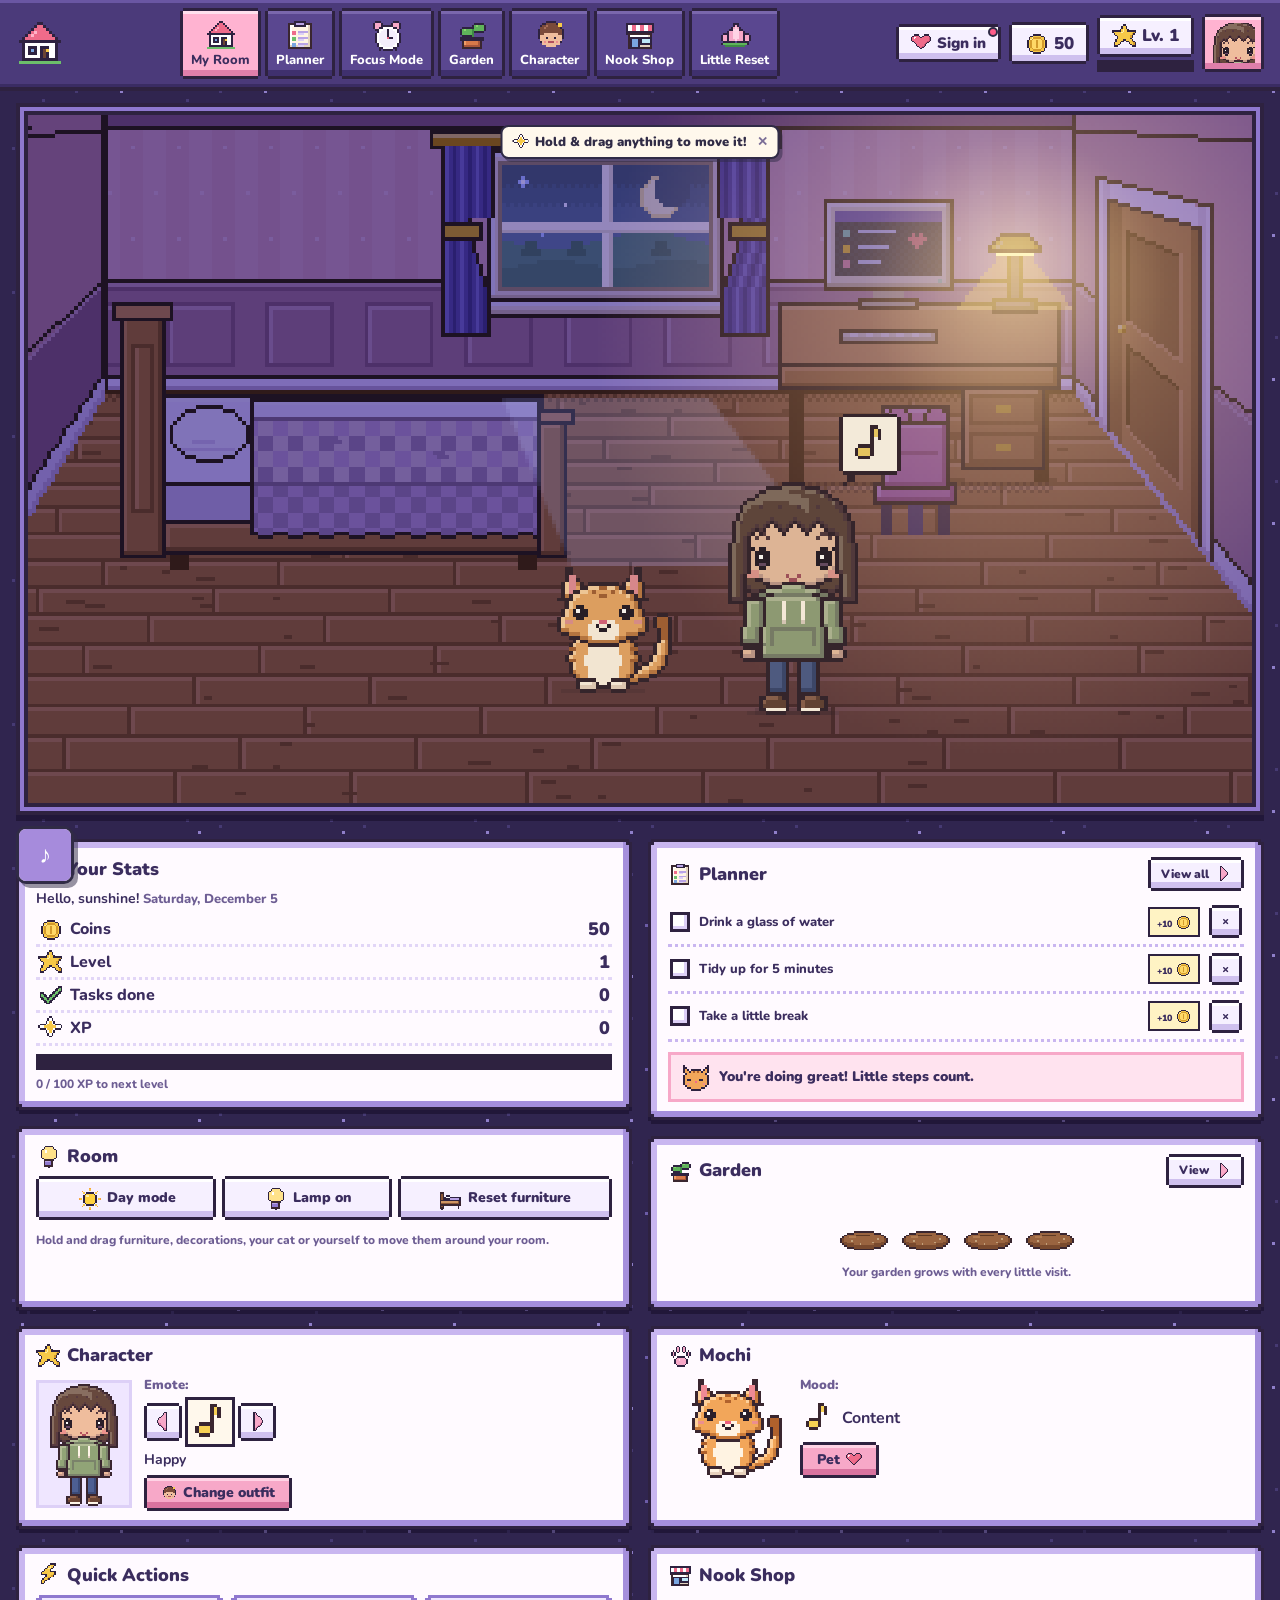
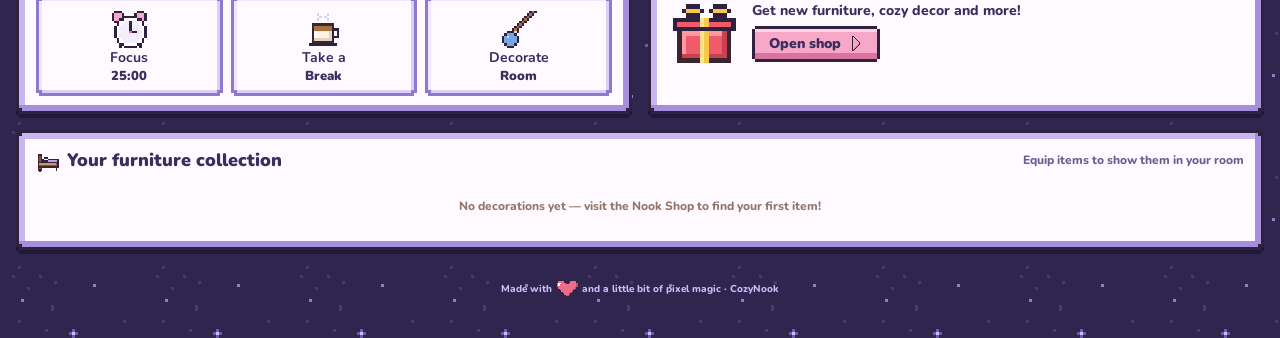
==== commit a3d3d583: "Outside: shared park opened from the window, unlocks at level 20 - Click the room window to go outsi" ====
--- a/index.html
+++ b/index.html
@@ -8,7 +8,7 @@
   <link rel="preconnect" href="https://fonts.googleapis.com">
   <link rel="preconnect" href="https://fonts.gstatic.com" crossorigin>
   <link href="https://fonts.googleapis.com/css2?family=Press+Start+2P&family=Pixelify+Sans:wght@500;700&family=Nunito:wght@400;600;700;800;900&display=swap" rel="stylesheet">
-  <link rel="stylesheet" href="assets/ui/ui-icons.css?v=20261123e">
+  <link rel="stylesheet" href="assets/ui/ui-icons.css?v=20261123f">
   <style>
     :root{--ink:#302b46;--muted:#69627f;--cream:#fffdf8;--paper:#fff;--pink:#ff729e;--peach:#ffad69;--sage:#8bd9bd;--green:#28a879;--lav:#aa8cff;--line:#d9d3f2;--shadow:0 8px 24px #302b4620;--blue:#69c9ff;--yellow:#ffe36e;--coral:#ff806e}
     *{box-sizing:border-box}body{margin:0;background-color:#f5efff;background-image:linear-gradient(90deg,#e7dcff55 1px,transparent 1px),linear-gradient(#e7dcff55 1px,transparent 1px);background-size:24px 24px;color:var(--ink);font-family:Nunito,system-ui,sans-serif}button,input,select{font:inherit}button{cursor:pointer;border:0;color:inherit}.pixel{font-family:'Press Start 2P',monospace;letter-spacing:-.7px}.panel-head h3,.welcome h2,.side-label,.nav,.primary-btn,.soft-btn,.tiny-btn,.pill,.room-caption{font-family:'Press Start 2P',monospace}.welcome h2{font-size:15px;line-height:1.8}.panel-head h3{font-size:10px;line-height:1.7}.nav{font-size:9px;line-height:1.7}.primary-btn,.soft-btn,.tiny-btn{font-size:9px;line-height:1.7;border-radius:5px;border:2px solid #302b46;box-shadow:3px 3px 0 #302b46}.primary-btn{background:#23b985;color:#fff}.soft-btn{background:#ffe36e}.tiny-btn{background:#ffb1cf}.pill{font-size:9px;border:2px solid #302b46;border-radius:5px}.panel,.sidebar,.topbar{border:3px solid #302b46;border-radius:8px;box-shadow:5px 5px 0 #302b4630}.panel{background:#fffdf8}.sidebar{background:#fff7fb}.topbar{background:#fffdf8}.room{border:4px solid #302b46;border-radius:5px;box-shadow:5px 5px 0 #302b4630}.app{max-width:1450px;margin:auto;padding:18px}.topbar{display:flex;align-items:center;justify-content:space-between;gap:16px;padding:12px 18px;background:var(--cream);border:2px solid #e8d8c5;border-radius:18px;box-shadow:var(--shadow)}.brand{display:flex;align-items:center;gap:12px}.brand-icon{width:48px;height:48px;display:grid;place-items:center;background:#f5d8c7;border:2px solid #d9b6a2;border-radius:12px;font-size:26px;image-rendering:pixelated}.brand h1{font-size:15px;margin:0 0 6px}.brand small{color:var(--muted);font-weight:800}.top-actions{display:flex;align-items:center;gap:10px;flex-wrap:wrap}.pill{padding:9px 13px;border-radius:12px;background:#f7eddf;font-weight:900;font-size:13px}.avatar-mini{background:#e8d9ef}.layout{display:grid;grid-template-columns:220px minmax(0,1fr);gap:18px;margin-top:18px}.sidebar,.panel{background:var(--cream);border:2px solid #e8d8c5;border-radius:18px;box-shadow:var(--shadow)}.sidebar{padding:14px;height:max-content;position:sticky;top:16px}.side-label{font-size:9px;color:#aa9585;margin:8px 8px 12px}.nav{display:flex;align-items:center;gap:10px;width:100%;padding:12px;border-radius:12px;background:transparent;text-align:left;font-weight:900;margin:3px 0}.nav span{font-size:19px;width:24px;text-align:center}.nav.active,.nav:hover{background:#f2dfd1}.sidebar-note{margin-top:20px;padding:13px;background:#edf2e6;border-radius:13px;font-size:12px;line-height:1.5;font-weight:800}.main{min-width:0}.view{display:none}.view.active{display:block}.welcome{display:flex;justify-content:space-between;align-items:end;gap:15px;margin:2px 2px 15px}.welcome h2{font-size:24px;margin:0 0 5px}.welcome p{margin:0;color:var(--muted);font-weight:800}.date-label{font-size:12px;color:var(--muted);font-weight:900}.dashboard-grid{display:grid;grid-template-columns:minmax(0,1.65fr) minmax(260px,1fr);gap:16px}.panel{padding:17px;margin-bottom:16px}.panel-head{display:flex;justify-content:space-between;align-items:center;gap:10px;margin-bottom:13px}.panel-head h3{font-size:14px;margin:0}.subtle{font-size:11px;color:var(--muted);font-weight:800}.room{min-height:390px;position:relative;overflow:hidden;border:3px solid #d7b99f;border-radius:14px;background:linear-gradient(#d8e7e3 0 68%,#bd987d 68% 70%,#d7b493 70%);image-rendering:pixelated}.room:before{content:"";position:absolute;left:8%;top:10%;width:27%;height:38%;background:#b5d1d0;border:9px solid #f5e8d5;box-shadow:inset 0 0 0 4px #8fb6b1}.room:after{content:"";position:absolute;left:21%;top:10%;height:38%;width:4px;background:#f5e8d5;box-shadow:0 68px 0 -1px #f5e8d5}.room-sun{position:absolute;right:12%;top:9%;font-size:30px}.room-shelf{position:absolute;right:7%;top:37%;width:27%;height:9px;background:#9a6e50;box-shadow:0 9px #c18d68}.plant{position:absolute;right:12%;top:27%;font-size:35px}.room-bed{position:absolute;left:31%;bottom:13%;width:42%;height:105px;background:#c88f87;border:7px solid #9b6e66;border-radius:8px 8px 3px 3px;box-shadow:0 14px 0 #9c765e}.bed-pillow{position:absolute;left:8%;top:10px;width:25%;height:30px;background:#f9e9d5;border:4px solid #d8c2a8;border-radius:5px}.bed-blanket{position:absolute;right:0;top:0;width:64%;height:100%;background:#d5b6d9;border-left:5px solid #ad92b5}.rug{position:absolute;left:25%;bottom:7%;width:55%;height:28px;background:#e9c99e;border:4px solid #c99d77;border-radius:50%}.desk{position:absolute;right:6%;bottom:21%;width:22%;height:13px;background:#a97754;box-shadow:0 58px 0 -3px #8d674d}.desk:after{content:"";position:absolute;left:12%;top:10px;width:9px;height:52px;background:#8d674d;box-shadow:115px 0 #8d674d}.character{position:absolute;z-index:3;left:47%;bottom:29%;font-size:58px;filter:drop-shadow(3px 4px 0 #765d4c40);animation:bob 2.4s ease-in-out infinite}.room-decor{position:absolute;inset:0;z-index:8;pointer-events:none}.room-decor-item{position:absolute;font-size:35px;line-height:1;filter:drop-shadow(3px 3px 0 #302b4670);animation:bob 3s ease-in-out infinite;image-rendering:pixelated;pointer-events:auto;touch-action:none;cursor:grab;z-index:10;user-select:none}.room-decor-item:active,.room-decor-item.is-dragging{cursor:grabbing;transform:translate(-50%,-50%) scale(1.16);animation:none;z-index:20;filter:drop-shadow(4px 5px 0 #302b4670)}.room-bed,.desk,.room-shelf,.plant,.rug,.character{z-index:4}.room-caption{z-index:9;font-size:8px}.room:before,.room:after{z-index:1}.room-caption{position:absolute;left:14px;bottom:12px;padding:8px 11px;background:#fff9e9df;border:2px solid #e5d0b9;border-radius:8px;font-size:10px;font-weight:900}.room-controls{display:flex;gap:8px;flex-wrap:wrap;margin-top:12px}.inventory-grid{display:grid;grid-template-columns:repeat(3,minmax(0,1fr));gap:9px}.inventory-item{background:#e9f8ff;border:2px solid #302b46;padding:10px;border-radius:6px;text-align:center}.inventory-item .emoji{font-size:27px}.inventory-item b{display:block;font-size:10px;margin:6px 0}.inventory-item button{font-family:'Press Start 2P',monospace;font-size:8px;padding:8px 5px;background:#b8f0d8;border:2px solid #302b46;border-radius:4px}.money-card{background:linear-gradient(135deg,#ffe36e,#ff9cba 55%,#a98bff);border:3px solid #302b46;border-radius:8px;padding:18px;box-shadow:5px 5px 0 #302b4630}.money-card h3{font-family:'Press Start 2P',monospace;font-size:12px;line-height:1.8}.money-card p{font-weight:800}.premium-perks{display:grid;grid-template-columns:repeat(3,1fr);gap:8px}.premium-perks div{background:#ffffffb8;border:2px solid #302b46;border-radius:6px;padding:10px;text-align:center;font-size:11px;font-weight:900}.coming-soon{background:#302b46;color:white;border-radius:5px;padding:10px;font-family:'Press Start 2P',monospace;font-size:8px}.soft-btn,.primary-btn,.tiny-btn{border-radius:10px;padding:10px 13px;font-weight:900;background:#f1e5d8}.primary-btn{background:#789a78;color:white}.pink-btn{background:#e8b2b0;color:#593f40}.soft-btn:hover,.primary-btn:hover,.tiny-btn:hover{filter:brightness(.96);transform:translateY(-1px)}.stats{display:grid;grid-template-columns:repeat(3,1fr);gap:9px}.stat{background:#f5ecdf;border-radius:12px;padding:12px}.stat b{display:block;font-size:19px}.stat small{font-size:10px;color:var(--muted);font-weight:900}.task-row{display:flex;align-items:center;gap:9px;padding:10px 0;border-bottom:1px dashed var(--line)}.task-row:last-child{border:0}.task-row input{accent-color:#789a78;width:17px;height:17px}.task-text{flex:1;font-weight:800;font-size:13px}.done .task-text{text-decoration:line-through;color:#ad9c8e}.tag{font-size:9px;padding:5px 7px;border-radius:7px;background:#e9e1f0;font-weight:900}.add-row{display:flex;gap:7px;margin-top:12px}.add-row input,.text-input{min-width:0;flex:1;border:2px solid var(--line);border-radius:10px;padding:10px;background:#fffdf8;outline:none;color:var(--ink)}.add-row input:focus,.text-input:focus{border-color:#b9cba9}.empty{padding:18px;text-align:center;color:var(--muted);font-size:12px;font-weight:800}.timer-face{background:#edf1e7;border-radius:14px;padding:18px;text-align:center}.timer-time{font-size:38px;font-weight:900;letter-spacing:2px;margin:6px}.timer-actions{display:flex;justify-content:center;gap:8px;margin-top:10px}.progress{height:9px;background:#e8dfd1;border-radius:20px;overflow:hidden;margin-top:12px}.progress>i{display:block;height:100%;width:0;background:#89a982;transition:width .3s}.garden-grid{display:grid;grid-template-columns:repeat(4,1fr);gap:10px}.garden-plot{min-height:110px;background:#edf0e2;border:2px dashed #b5c59e;border-radius:12px;display:flex;flex-direction:column;align-items:center;justify-content:center;gap:6px;font-size:30px}.garden-plot small{font-size:10px;font-weight:900;color:#758568}.garden-plot button{background:#dce8cf;border-radius:8px;padding:5px 8px;font-size:10px;font-weight:900}.shop-grid,.choice-grid{display:grid;grid-template-columns:repeat(3,1fr);gap:10px}.shop-item,.choice{padding:12px;border-radius:12px;background:#f5ecdf;text-align:center}.shop-item .emoji,.choice .emoji{font-size:30px}.shop-item b,.choice b{display:block;font-size:12px;margin:5px}.shop-item small,.choice small{font-size:10px;color:var(--muted);font-weight:800}.shop-item button{display:block;width:100%;margin-top:8px;padding:8px;background:#e4d7c9;border-radius:8px;font-size:11px;font-weight:900}.choice{border:2px solid transparent;cursor:pointer}.choice.selected{border-color:#8da982;background:#edf2e6}.choice:hover{border-color:#d2b2a0}.section-title{font-size:15px;margin:4px 0 12px}.reset-card{background:#f1e8f4;padding:18px;border-radius:14px;text-align:center}.reset-card .big{font-size:46px}.reset-card p{font-size:13px;font-weight:800;color:var(--muted)}.toast{position:fixed;bottom:20px;left:50%;transform:translate(-50%,20px);background:#51433f;color:white;padding:12px 18px;border-radius:12px;font-size:13px;font-weight:900;opacity:0;pointer-events:none;transition:.25s;z-index:20}.toast.show{opacity:1;transform:translate(-50%,0)}.footer{text-align:center;color:#a28e7f;font-size:10px;font-weight:800;padding:12px}.mobile-nav{display:none}@keyframes bob{0%,100%{transform:translateY(0)}50%{transform:translateY(-6px)}}@media(max-width:850px){.layout{grid-template-columns:1fr}.sidebar{display:none}.mobile-nav{display:flex;position:sticky;bottom:8px;z-index:10;background:#fffaf0ed;border:2px solid #e8d8c5;border-radius:15px;padding:5px;justify-content:space-around;box-shadow:var(--shadow);margin-top:12px}.mobile-nav .nav{width:auto;flex-direction:column;gap:2px;padding:7px;font-size:9px}.mobile-nav .nav span{font-size:18px}.dashboard-grid{grid-template-columns:1fr}.room{min-height:330px}}@media(max-width:520px){.app{padding:9px}.topbar{padding:10px}.brand h1{font-size:11px}.brand small{font-size:10px}.brand-icon{width:40px;height:40px}.top-actions .pill{padding:7px;font-size:11px}.welcome h2{font-size:19px}.welcome{align-items:start;flex-direction:column}.stats{grid-template-columns:repeat(3,1fr)}.stat{padding:9px}.stat b{font-size:16px}.panel{padding:13px}.room{min-height:280px}.room-bed{height:85px}.character{font-size:47px}.garden-grid{grid-template-columns:repeat(2,1fr)}.shop-grid,.choice-grid{grid-template-columns:repeat(2,1fr)}}
@@ -333,6 +333,22 @@
 .reminder-row input[type=time]{flex:0 0 auto;width:auto}
 .welcome-back{position:fixed;inset:0;z-index:50;display:grid;place-items:center;padding:16px;background:rgba(24,14,48,.62)}
 .welcome-back[hidden]{display:none}
+.explore{position:fixed;inset:0;z-index:60;display:grid;place-items:center;padding:12px;background:rgba(24,14,48,.75)}.explore[hidden]{display:none}.explore.locked .ex-card{display:none}
+.ex-lock{position:absolute;inset:0;display:grid;place-items:center;padding:16px}.ex-lock[hidden]{display:none}.ex-lock h3{text-align:center}
+.ex-card{width:min(980px,100%);max-height:100%;overflow:auto;background:#fffdf8;border:4px solid #302b46;border-radius:10px;box-shadow:6px 6px 0 #302b4680;padding:10px 12px}
+.ex-top{display:flex;align-items:center;gap:10px;margin-bottom:8px}.ex-title{font:900 18px 'Pixelify Sans',Nunito,sans-serif;color:#4b3a7a}.ex-count{flex:1;font-size:12px;font-weight:800;color:#7a6d96}
+.ex-close{padding:7px 12px;background:#ffb1cf;border:2px solid #302b46!important;border-radius:6px;box-shadow:2px 2px 0 #302b46;font-weight:900;font-size:13px}
+.ex-stage{position:relative}.ex-stage canvas{display:block;width:100%;height:auto;aspect-ratio:16/9;image-rendering:pixelated;border:3px solid #302b46;border-radius:6px;cursor:pointer;touch-action:manipulation}
+.ex-status{position:absolute;left:50%;top:10px;transform:translateX(-50%);margin:0;padding:6px 10px;max-width:90%;background:#fff6d6;border:2px solid #302b46;border-radius:6px;font-size:12px;font-weight:800;text-align:center}.ex-status[hidden]{display:none}
+.ex-bar{display:flex;align-items:center;justify-content:center;gap:8px;margin:8px 0 6px;flex-wrap:wrap}.ex-group{display:flex;gap:6px}
+.ex-emote{width:40px;height:40px;display:grid;place-items:center;background:#efe7fb;border:2px solid #302b46!important;border-radius:6px;box-shadow:0 2px 0 #302b46}.ex-emote canvas{width:32px;height:36px;image-rendering:pixelated}
+.ex-dance{height:40px;padding:0 14px;background:#ffe36e;border:2px solid #302b46!important;border-radius:6px;box-shadow:0 2px 0 #302b46;font-weight:900}
+.ex-emote:active,.ex-dance:active,.ex-phrases button:active{transform:translateY(2px);box-shadow:none}
+.ex-phrases{display:flex;flex-wrap:wrap;gap:6px;justify-content:center}.ex-phrases button{padding:6px 10px;background:#fff;border:2px solid #302b46!important;border-radius:14px;box-shadow:0 2px 0 #302b46;font-weight:800;font-size:12px}
+.ex-hint{font-size:12px;font-weight:800;color:#6a5d86;text-align:center;margin:8px 0 2px}.ex-link{background:none;text-decoration:underline;color:#6a5d86;font-weight:900;font-size:12px}
+body.exploring .music-player{z-index:70}
+@media(max-width:520px){.explore{padding:4px}.ex-card{padding:6px}.ex-title{font-size:15px}.ex-emote{width:36px;height:36px}.ex-phrases button{font-size:11px;padding:5px 8px}}
+
 .music-player{position:fixed;left:16px;bottom:16px;z-index:40;display:flex;align-items:center;gap:0;background:#fff8ec;border:3px solid #302b46;border-radius:10px;box-shadow:4px 4px 0 #302b4680;max-width:calc(100vw - 32px)}
 .music-toggle{width:52px;height:52px;display:grid;place-items:center;background:#a68bdc;border-radius:7px 0 0 7px;color:#fff;font:900 24px Nunito,sans-serif;position:relative}.music-player:not(.open) .music-toggle{border-radius:7px}
 .music-toggle .eq{display:none;position:absolute;bottom:7px;gap:2px;align-items:flex-end;height:12px}.music-toggle .eq i{width:3px;background:#fff;animation:eq .8s ease-in-out infinite}.music-toggle .eq i:nth-child(2){animation-delay:.2s}.music-toggle .eq i:nth-child(3){animation-delay:.4s}
@@ -407,7 +423,7 @@
       <section class="view active" id="view-home">
 <div class="home-dash">
 <div class="dash-left"><div class="panel pcard stats-card"><div class="pcard-head"><h3><span class="px-icon i-star" aria-hidden="true"></span>Your Stats</h3></div><p class="greet"><b>Hello, sunshine!</b> <span class="date-label" id="today"></span></p><div class="stat-line"><span class="px-icon i-coin" aria-hidden="true"></span><span>Coins</span><b id="statCoins">50</b></div><div class="stat-line"><span class="px-icon i-star" aria-hidden="true"></span><span>Level</span><b id="statLevel">1</b></div><div class="stat-line"><span class="px-icon i-check" aria-hidden="true"></span><span>Tasks done</span><b id="statDone">0</b></div><div class="stat-line"><span class="px-icon i-sparkle" aria-hidden="true"></span><span>XP</span><b id="statXp">0</b></div><div class="progress"><i id="xpBar"></i></div><p class="subtle" id="xpLabel">0 / 100 XP to next level</p></div><div class="panel pcard"><div class="pcard-head"><h3><span class="px-icon i-bulb" aria-hidden="true"></span>Room</h3></div><div class="room-controls"><button class="soft-btn" id="roomMoodToggle" type="button">Night mode</button><button class="soft-btn" id="lampToggle" type="button">Lamp on</button><button class="soft-btn" id="resetLayout" type="button"><span class="px-icon i-bed" aria-hidden="true"></span>Reset furniture</button></div><p class="subtle" id="arrangeHint" aria-live="polite">Hold and drag furniture, decorations, your cat or yourself to move them around your room.</p></div></div>
-<div class="dash-room"><div class="room"><button class="move-tip" id="moveTip" type="button" hidden><span class="px-icon i-sparkle mini" aria-hidden="true"></span>Hold &amp; drag anything to move it!<b aria-hidden="true">✕</b></button><canvas class="room-art" id="roomCanvas" width="320" height="180" role="img" aria-label="Pixel-art bedroom with a window, a bed, a desk with a computer and lamp, and a door. Decorations you buy appear here."></canvas><div class="room-hotspot" id="roomBed" role="button" tabindex="0" aria-label="Rest on your cozy bed" style="left:6.875%;top:26.667%;width:38.125%;height:38.889%"></div><div class="room-hotspot" id="roomComputer" role="button" tabindex="0" aria-label="Open your study computer" style="left:65.000%;top:12.222%;width:10.625%;height:16.667%"></div><div class="room-hotspot" id="roomLamp" role="button" tabindex="0" aria-label="Switch the desk lamp on or off" style="left:77.500%;top:14.444%;width:6.250%;height:15.556%"></div><div class="room-lamp-glow" aria-hidden="true"></div><div class="cat-sprite" id="sleepyCat" role="button" tabindex="0" aria-label="Pet your cat"></div><div class="character-sprite" id="roomCharacter" role="img" aria-label="Your character"></div><div class="room-decor" id="roomDecor"></div></div></div>
+<div class="dash-room"><div class="room"><button class="move-tip" id="moveTip" type="button" hidden><span class="px-icon i-sparkle mini" aria-hidden="true"></span>Hold &amp; drag anything to move it!<b aria-hidden="true">✕</b></button><canvas class="room-art" id="roomCanvas" width="320" height="180" role="img" aria-label="Pixel-art bedroom with a window, a bed, a desk with a computer and lamp, and a door. Decorations you buy appear here."></canvas><div class="room-hotspot" id="roomWindow" role="button" tabindex="0" aria-label="Look out the window and go outside" title="Go outside"></div><div class="room-hotspot" id="roomBed" role="button" tabindex="0" aria-label="Rest on your cozy bed" style="left:6.875%;top:26.667%;width:38.125%;height:38.889%"></div><div class="room-hotspot" id="roomComputer" role="button" tabindex="0" aria-label="Open your study computer" style="left:65.000%;top:12.222%;width:10.625%;height:16.667%"></div><div class="room-hotspot" id="roomLamp" role="button" tabindex="0" aria-label="Switch the desk lamp on or off" style="left:77.500%;top:14.444%;width:6.250%;height:15.556%"></div><div class="room-lamp-glow" aria-hidden="true"></div><div class="cat-sprite" id="sleepyCat" role="button" tabindex="0" aria-label="Pet your cat"></div><div class="character-sprite" id="roomCharacter" role="img" aria-label="Your character"></div><div class="room-decor" id="roomDecor"></div></div></div>
 <div class="dash-right"><div class="panel pcard"><div class="pcard-head"><h3><span class="px-icon i-planner" aria-hidden="true"></span>Planner</h3><button class="tiny-btn" data-go="planner">View all <span class="px-icon i-right mini" aria-hidden="true"></span></button></div><div id="homeTasks"></div><p class="cheer"><span class="px-icon i-cat" aria-hidden="true"></span>You're doing great! Little steps count.</p></div><div class="panel pcard"><div class="pcard-head"><h3><span class="px-icon i-garden" aria-hidden="true"></span>Garden</h3><button class="tiny-btn" data-go="garden">View <span class="px-icon i-right mini" aria-hidden="true"></span></button></div><div id="homeGarden"></div><p class="subtle center">Your garden grows with every little visit.</p></div></div>
 <div class="dash-bottom"><div class="panel pcard char-card"><div class="pcard-head"><h3><span class="px-icon i-star" aria-hidden="true"></span>Character</h3></div><div class="card-row"><div class="home-figure" id="homeFigure" aria-label="Your character"></div><div class="card-side"><span class="mini-label">Emote:</span><div class="emote-picker"><button class="arrow-btn" id="emotePrev" type="button" aria-label="Previous emote"><span class="px-icon i-left" aria-hidden="true"></span></button><span class="emote-sprite" id="homeEmoteIcon"></span><button class="arrow-btn" id="emoteNext" type="button" aria-label="Next emote"><span class="px-icon i-right" aria-hidden="true"></span></button></div><b id="homeEmoteName" class="mini-name">Happy</b><button class="primary-btn" data-go="customize"><span class="px-icon i-character mini" aria-hidden="true"></span>Change outfit</button></div></div></div><div class="panel pcard cat-card"><div class="pcard-head"><h3><span class="px-icon i-paw" aria-hidden="true"></span><span id="catNameLabel">Mochi</span></h3></div><div class="card-row"><div class="home-cat" id="homeCat"></div><div class="card-side"><span class="mini-label">Mood:</span><div class="mood-line"><span class="emote-sprite" id="catMoodIcon"></span><b id="catMood">Content</b></div><button class="primary-btn" id="homePetCat" type="button">Pet <span class="px-icon i-heart mini" aria-hidden="true"></span></button></div></div></div><div class="panel pcard"><div class="pcard-head"><h3><span class="px-icon i-bolt" aria-hidden="true"></span>Quick Actions</h3></div><div class="quick-grid"><button class="quick-tile" data-go="focus"><span class="px-icon i-focus" aria-hidden="true"></span><b>Focus</b><small id="miniTimer">25:00</small></button><button class="quick-tile" data-go="reset"><span class="px-icon i-cup" aria-hidden="true"></span><b>Take a</b><small>Break</small></button><button class="quick-tile" data-go="shop"><span class="px-icon i-brush" aria-hidden="true"></span><b>Decorate</b><small>Room</small></button></div></div><div class="panel pcard shop-card"><div class="pcard-head"><h3><span class="px-icon i-shop" aria-hidden="true"></span>Nook Shop</h3></div><div class="card-row"><span class="px-icon i-gift big" aria-hidden="true"></span><div class="card-side"><p>Get new furniture, cozy decor and more!</p><button class="primary-btn" data-go="shop">Open shop <span class="px-icon i-right mini" aria-hidden="true"></span></button></div></div></div></div>
 </div>
@@ -478,9 +494,9 @@
 <div id="acctIn" hidden><h3>You're signed in!</h3><p class="acct-sub"><b id="acctWho"></b><br><small id="acctEmail"></small></p><p class="acct-saved"><span class="px-icon i-check mini" aria-hidden="true"></span>Your progress saves online automatically.</p><p class="acct-time" id="acctSynced"></p><div class="wb-actions"><button class="soft-btn" id="acctSignOut" type="button">Sign out</button></div><p class="acct-note">Signing out leaves a fresh room on this device. Your progress stays safe in your account.</p></div>
 <div id="acctChoose" hidden><h3>Which progress to keep?</h3><p class="acct-sub">This device and your account have different progress. Pick one to keep.</p><div class="acct-choices"><button class="acct-choice" id="chooseCloud" type="button"><b>My account</b><small></small></button><button class="acct-choice" id="chooseLocal" type="button"><b>This device</b><small></small></button></div><p class="acct-note">The one you don't pick will be replaced.</p></div>
 <p class="acct-msg" id="acctMsg" hidden role="status"></p></div></div>
-<script src="assets/sprites/sprites-meta.js?v=20261123e"></script>
-<script src="assets/room/room-meta.js?v=20261123e"></script>
-<script src="assets/sprites.js?v=20261123e"></script>
+<script src="assets/sprites/sprites-meta.js?v=20261123f"></script>
+<script src="assets/room/room-meta.js?v=20261123f"></script>
+<script src="assets/sprites.js?v=20261123f"></script>
 <script>
 (() => {
   const $ = id => document.getElementById(id);
@@ -677,6 +693,7 @@
   function checkReminder(){const r=state.reminders;if(!r||!r.on)return;const now=new Date();const [hh,mm]=(r.time||'18:00').split(':').map(Number);const due=new Date(now);due.setHours(hh||0,mm||0,0,0);if(now<due||r.last===dayKey()||!tasksLeft())return;r.last=dayKey();quietSave();const n=catName(),left=tasksLeft();let shown=false;if(document.hidden&&'Notification' in window&&Notification.permission==='granted'){try{new Notification(n+' is waiting for you! 🐾',{body:'You have '+left+' task'+(left===1?'':'s')+' left in CozyNook.',tag:'cozynook-reminder'});shown=true;}catch(e){}}if(!shown)showWelcome(n+' has a little reminder!');}
   setInterval(checkReminder,30000);
   CozyApp.toast=toast;
+  $('roomWindow').addEventListener('click',()=>{if(window.CozyExplore)CozyExplore.open();});$('roomWindow').addEventListener('keydown',e=>{if(e.key==='Enter'||e.key===' '){e.preventDefault();if(window.CozyExplore)CozyExplore.open();}});
   CozyApp.getData=k=>state[k];CozyApp.setData=(k,v)=>{state[k]=v;save();};CozyApp.earn=(c,xp,msg)=>{reward(c,xp);toast(msg);};
   $('moveTip').hidden=!!state.moveTipDone;$('moveTip').onclick=()=>{state.moveTipDone=true;$('moveTip').hidden=true;save();};
   CozyApp.grantOnce=(flag,coins,msg)=>{if(state[flag])return false;state[flag]=true;state.coins+=coins;save();renderShop();toast(msg);return true;};
@@ -721,8 +738,9 @@
 </script>
 
 <script src="assets/music.js?v=20261123f"></script>
-<script src="assets/games/words.js?v=20261123e"></script>
-<script src="assets/games.js?v=20261123e"></script>
-<script src="assets/cloud.js?v=20261123e"></script>
+<script src="assets/games/words.js?v=20261123f"></script>
+<script src="assets/games.js?v=20261123f"></script>
+<script src="assets/explore.js?v=20261123f"></script>
+<script src="assets/cloud.js?v=20261123f"></script>
 </body>
 </html>
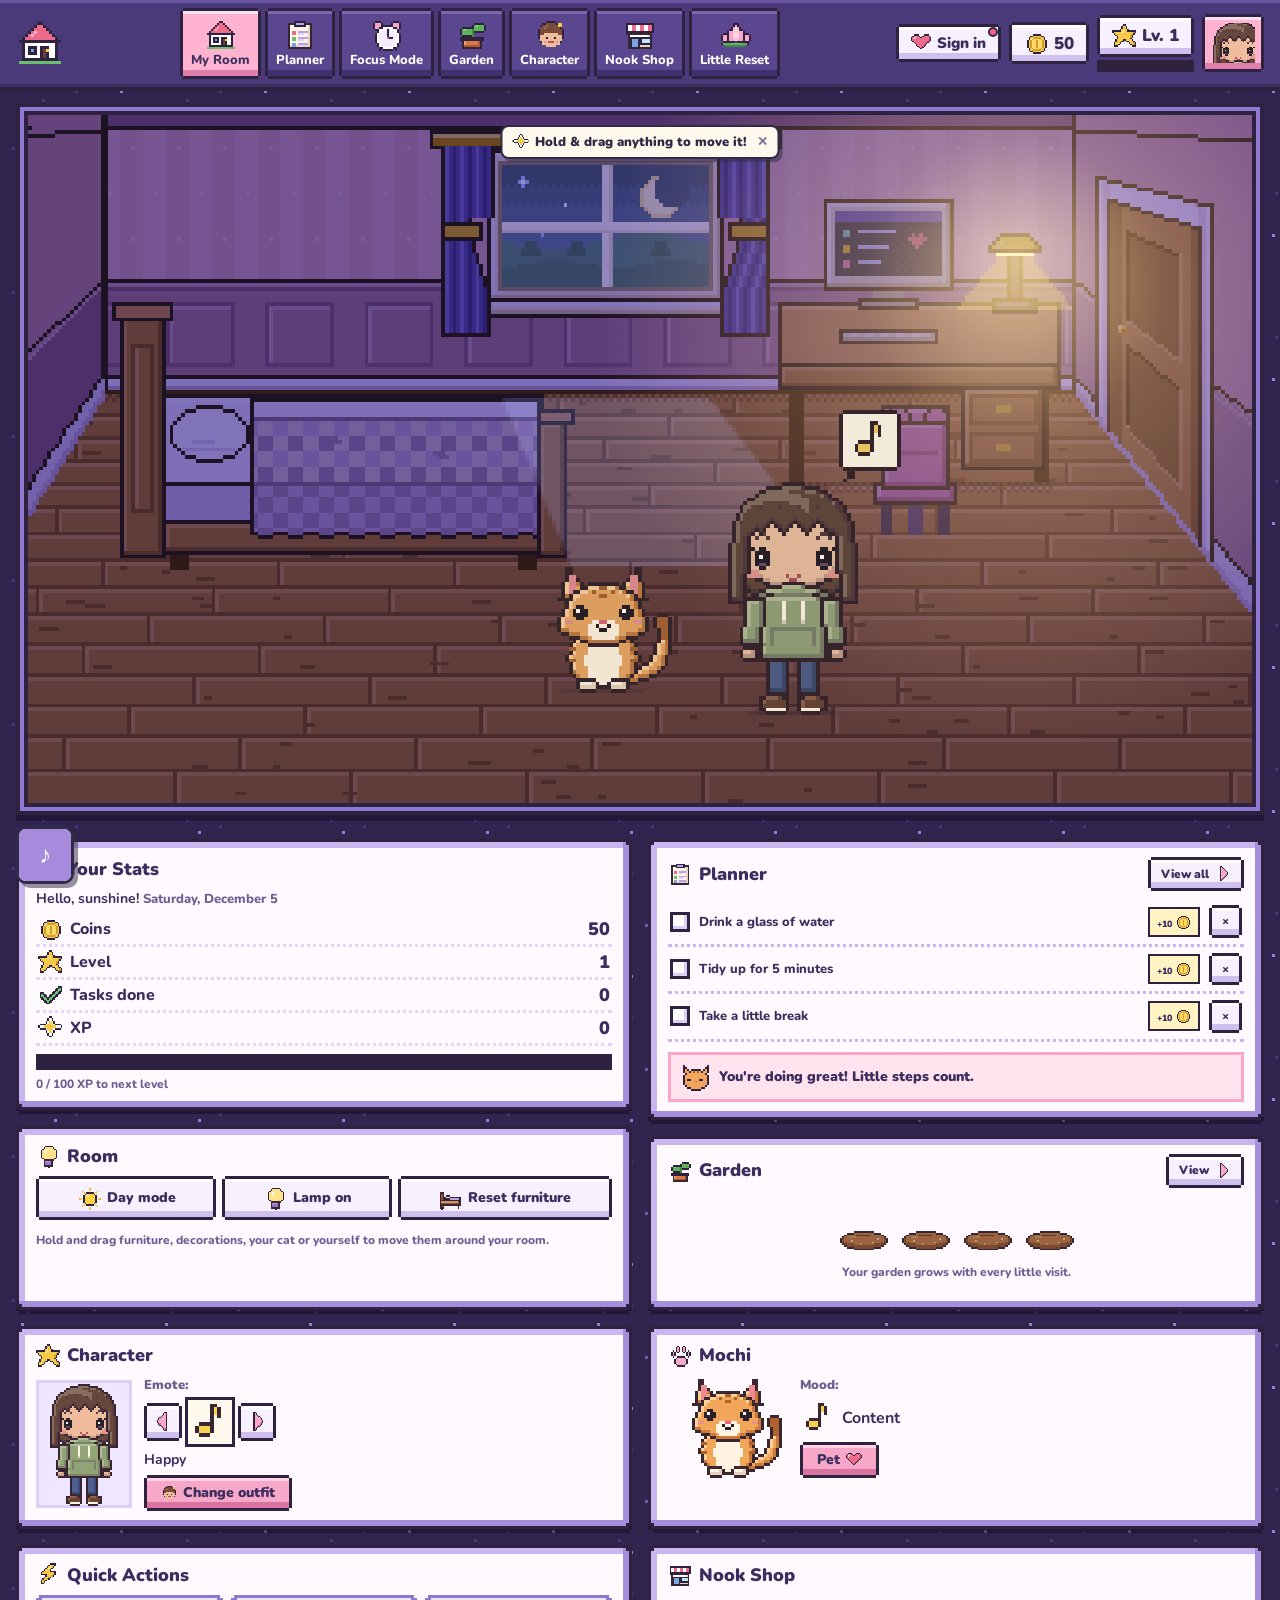
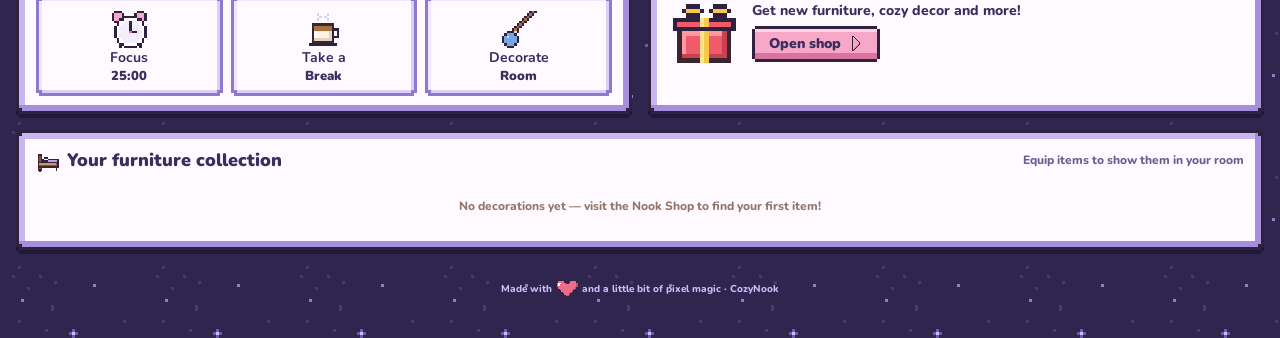
==== commit 3c8e4adf: "Gifts: owner can send coins, XP or decorations to one player or everyone - Player ID shown in the ac" ====
--- a/index.html
+++ b/index.html
@@ -333,6 +333,13 @@
 .reminder-row input[type=time]{flex:0 0 auto;width:auto}
 .welcome-back{position:fixed;inset:0;z-index:50;display:grid;place-items:center;padding:16px;background:rgba(24,14,48,.62)}
 .welcome-back[hidden]{display:none}
+.acct-pid{font-size:13px;font-weight:800}.acct-pid b{font-family:monospace;font-size:15px;letter-spacing:1px}
+.gift-box{text-align:center;font-size:48px;animation:tipbob 1.4s ease-in-out infinite}.gift-what{font:900 16px Nunito,sans-serif;color:#145a3c;background:#dcf7e9;border:2px solid #302b46;border-radius:6px;padding:8px}
+#giftPopup h3{text-align:center}.ga-card{text-align:left!important}.ga-card h3{text-align:center}.ga-to{display:flex;gap:16px;justify-content:center;font-weight:900;margin:6px 0}.ga-find{display:flex;gap:6px}.ga-find .text-input{flex:1;font-size:15px}.ga-found{font-size:12px!important;color:#5c4f78;margin:6px 0 10px!important}
+.ga-grid{display:grid;grid-template-columns:1fr 1fr;gap:8px}.ga-card select.text-input{width:100%;font-size:15px}.ga-sub{font-size:16px!important;margin-top:14px!important}
+.ga-sent{display:flex;flex-direction:column;gap:6px;max-height:200px;overflow:auto}.ga-row{display:flex;justify-content:space-between;align-items:center;gap:8px;padding:6px 8px;background:#f3ecff;border:2px solid #d9cdea;border-radius:6px;font-size:13px}.ga-row small{color:#6a5d86}.ga-row button{padding:4px 8px;background:#ffd6e0;border:2px solid #302b46!important;border-radius:5px;font-weight:900;font-size:12px}
+#acctAdmin[hidden]{display:none}
+
 .explore{position:fixed;inset:0;z-index:60;display:grid;place-items:center;padding:12px;background:rgba(24,14,48,.75)}.explore[hidden]{display:none}.explore.locked .ex-card{display:none}
 .ex-lock{position:absolute;inset:0;display:grid;place-items:center;padding:16px}.ex-lock[hidden]{display:none}.ex-lock h3{text-align:center}
 .ex-card{width:min(980px,100%);max-height:100%;overflow:auto;background:#fffdf8;border:4px solid #302b46;border-radius:10px;box-shadow:6px 6px 0 #302b4680;padding:10px 12px}
@@ -481,6 +488,15 @@
 </div>
 <div class="toast" id="toast"></div>
 <div class="music-player" id="musicPlayer"><button class="music-toggle" id="musicToggle" type="button" aria-label="Study music"><span class="music-note" aria-hidden="true">♪</span><span class="eq" aria-hidden="true"><i></i><i></i><i></i></span></button><div class="music-body"><div class="music-info"><b id="musicTitle">Rainy Window</b><small><span id="musicNum">1 / 5</span> · Study Vibes</small></div><div class="music-ctrls"><button type="button" id="musicPrev" aria-label="Previous track">⏮</button><button type="button" id="musicPlay" class="music-play" aria-label="Play music">▶</button><button type="button" id="musicNext" aria-label="Skip to next track">⏭</button></div><label class="music-vol"><span aria-hidden="true">🔈</span><input type="range" id="musicVol" min="0" max="100" value="60" aria-label="Music volume"></label></div></div>
+<div class="welcome-back" id="giftPopup" hidden role="dialog" aria-modal="true" aria-labelledby="giftTitle"><div class="panel wb-card"><div class="gift-box" aria-hidden="true">🎁</div><h3 id="giftTitle">A gift for you!</h3><p id="giftMsg"></p><p class="gift-what" id="giftWhat"></p><div class="wb-actions"><button class="primary-btn" id="giftCollect" type="button">Collect</button></div></div></div>
+<div class="welcome-back" id="giftAdmin" hidden role="dialog" aria-modal="true" aria-labelledby="gaTitle"><div class="panel wb-card acct-card ga-card"><button class="acct-x" id="gaClose" type="button" aria-label="Close">✕</button><h3 id="gaTitle">Send a gift</h3>
+<div class="ga-to"><label><input type="radio" name="gaTo" id="gaOne" checked> One player</label><label><input type="radio" name="gaTo" id="gaAll"> Everyone</label></div>
+<div class="ga-find" id="gaFindRow"><input class="text-input" id="gaWho" placeholder="Player ID or email"><button class="soft-btn" id="gaFind" type="button">Find</button></div><p class="ga-found" id="gaFound"></p>
+<div class="ga-grid"><label class="acct-field">Coins<input class="text-input" id="gaCoins" type="number" min="0" max="100000" placeholder="0"></label><label class="acct-field">XP <small>(100 XP = 1 level)</small><input class="text-input" id="gaXp" type="number" min="0" max="100000" placeholder="0"></label></div>
+<label class="acct-field">Decoration<select class="text-input" id="gaDecor"><option value="">None</option></select></label>
+<label class="acct-field">Message<input class="text-input" id="gaText" maxlength="140" placeholder="Great job this week!"></label>
+<div class="wb-actions"><button class="primary-btn" id="gaSend" type="button">Send gift 🎁</button></div><p class="acct-msg" id="gaMsg" hidden role="status"></p>
+<h3 class="ga-sub">Recently sent</h3><div class="ga-sent" id="gaSent"></div></div></div>
 <div class="welcome-back" id="welcomeBack" hidden role="dialog" aria-modal="true" aria-labelledby="wbTitle"><div class="panel wb-card"><div class="wb-cat" id="wbCat"></div><h3 id="wbTitle">Welcome back!</h3><p id="wbText"></p><div class="wb-actions"><button class="primary-btn" id="wbPlanner" type="button"><span class="px-icon i-planner mini" aria-hidden="true"></span>See my tasks</button><button class="soft-btn" id="wbClose" type="button"><span>Hi <span class="cat-name-inline">Mochi</span>!</span><span class="px-icon i-heart mini" aria-hidden="true"></span></button></div><button class="acct-link" id="wbSignIn" type="button" hidden>Sign in so you never lose your room</button></div></div>
 <div class="welcome-back" id="accountModal" hidden role="dialog" aria-modal="true" aria-labelledby="acctTitle"><div class="panel wb-card acct-card"><button class="acct-x" id="acctClose" type="button" aria-label="Close">✕</button>
 <div id="acctWait"><h3 id="acctTitle">My account</h3><p>Getting things ready…</p></div>
@@ -491,7 +507,7 @@
 <label class="acct-field">Password<input class="text-input" id="acctPassInput" type="password" autocomplete="current-password" placeholder="At least 6 characters"></label>
 <div class="wb-actions"><button class="primary-btn" id="acctSignIn" type="button">Sign in</button><button class="soft-btn" id="acctSignUp" type="button">Create account</button></div>
 <button class="acct-link" id="acctForgot" type="button">Forgot password?</button></div>
-<div id="acctIn" hidden><h3>You're signed in!</h3><p class="acct-sub"><b id="acctWho"></b><br><small id="acctEmail"></small></p><p class="acct-saved"><span class="px-icon i-check mini" aria-hidden="true"></span>Your progress saves online automatically.</p><p class="acct-time" id="acctSynced"></p><div class="wb-actions"><button class="soft-btn" id="acctSignOut" type="button">Sign out</button></div><p class="acct-note">Signing out leaves a fresh room on this device. Your progress stays safe in your account.</p></div>
+<div id="acctIn" hidden><h3>You're signed in!</h3><p class="acct-sub"><b id="acctWho"></b><br><small id="acctEmail"></small></p><p class="acct-saved"><span class="px-icon i-check mini" aria-hidden="true"></span>Your progress saves online automatically.</p><p class="acct-pid">Player ID: <b id="acctPid"></b> <button type="button" class="acct-link" id="acctPidCopy">Copy</button></p><p class="acct-time" id="acctSynced"></p><div class="wb-actions"><button class="primary-btn" id="acctAdmin" type="button" hidden>🎁 Send gifts</button><button class="soft-btn" id="acctSignOut" type="button">Sign out</button></div><p class="acct-note">Signing out leaves a fresh room on this device. Your progress stays safe in your account.</p></div>
 <div id="acctChoose" hidden><h3>Which progress to keep?</h3><p class="acct-sub">This device and your account have different progress. Pick one to keep.</p><div class="acct-choices"><button class="acct-choice" id="chooseCloud" type="button"><b>My account</b><small></small></button><button class="acct-choice" id="chooseLocal" type="button"><b>This device</b><small></small></button></div><p class="acct-note">The one you don't pick will be replaced.</p></div>
 <p class="acct-msg" id="acctMsg" hidden role="status"></p></div></div>
 <script src="assets/sprites/sprites-meta.js?v=20261123f"></script>
@@ -693,6 +709,8 @@
   function checkReminder(){const r=state.reminders;if(!r||!r.on)return;const now=new Date();const [hh,mm]=(r.time||'18:00').split(':').map(Number);const due=new Date(now);due.setHours(hh||0,mm||0,0,0);if(now<due||r.last===dayKey()||!tasksLeft())return;r.last=dayKey();quietSave();const n=catName(),left=tasksLeft();let shown=false;if(document.hidden&&'Notification' in window&&Notification.permission==='granted'){try{new Notification(n+' is waiting for you! 🐾',{body:'You have '+left+' task'+(left===1?'':'s')+' left in CozyNook.',tag:'cozynook-reminder'});shown=true;}catch(e){}}if(!shown)showWelcome(n+' has a little reminder!');}
   setInterval(checkReminder,30000);
   CozyApp.toast=toast;
+  CozyApp.decorNames=()=>decorItems.map(d=>d[0]);
+  CozyApp.claimGift=(id,g)=>{state.claimedGifts=Array.isArray(state.claimedGifts)?state.claimedGifts:[];if(state.claimedGifts.includes(id))return false;state.claimedGifts.push(id);const coins=Math.max(0,g.coins|0),xp=Math.max(0,g.xp|0);let extra=0,got=[];if(g.decor){const item=decorItems.find(d=>d[0]===g.decor);if(item){if(state.decor.includes(item[0]))extra=item[2];else{state.decor.push(item[0]);state.equippedDecor.push(item[0]);got.push(item[0]);}}}if(coins+extra)got.unshift('+'+(coins+extra)+' coins');if(xp)got.push('+'+xp+' XP');reward(coins+extra,xp);renderShop();renderRoomDecor();toast('🎁 Gift collected: '+got.join(', ')+'!');return true;};
   $('roomWindow').addEventListener('click',()=>{if(window.CozyExplore)CozyExplore.open();});$('roomWindow').addEventListener('keydown',e=>{if(e.key==='Enter'||e.key===' '){e.preventDefault();if(window.CozyExplore)CozyExplore.open();}});
   CozyApp.getData=k=>state[k];CozyApp.setData=(k,v)=>{state[k]=v;save();};CozyApp.earn=(c,xp,msg)=>{reward(c,xp);toast(msg);};
   $('moveTip').hidden=!!state.moveTipDone;$('moveTip').onclick=()=>{state.moveTipDone=true;$('moveTip').hidden=true;save();};
@@ -737,10 +755,11 @@
 })();
 </script>
 
-<script src="assets/music.js?v=20261123f"></script>
+<script src="assets/music.js?v=20261123g"></script>
 <script src="assets/games/words.js?v=20261123f"></script>
 <script src="assets/games.js?v=20261123f"></script>
 <script src="assets/explore.js?v=20261123f"></script>
+<script src="assets/gifts.js?v=20261123i"></script>
 <script src="assets/cloud.js?v=20261123f"></script>
 </body>
 </html>
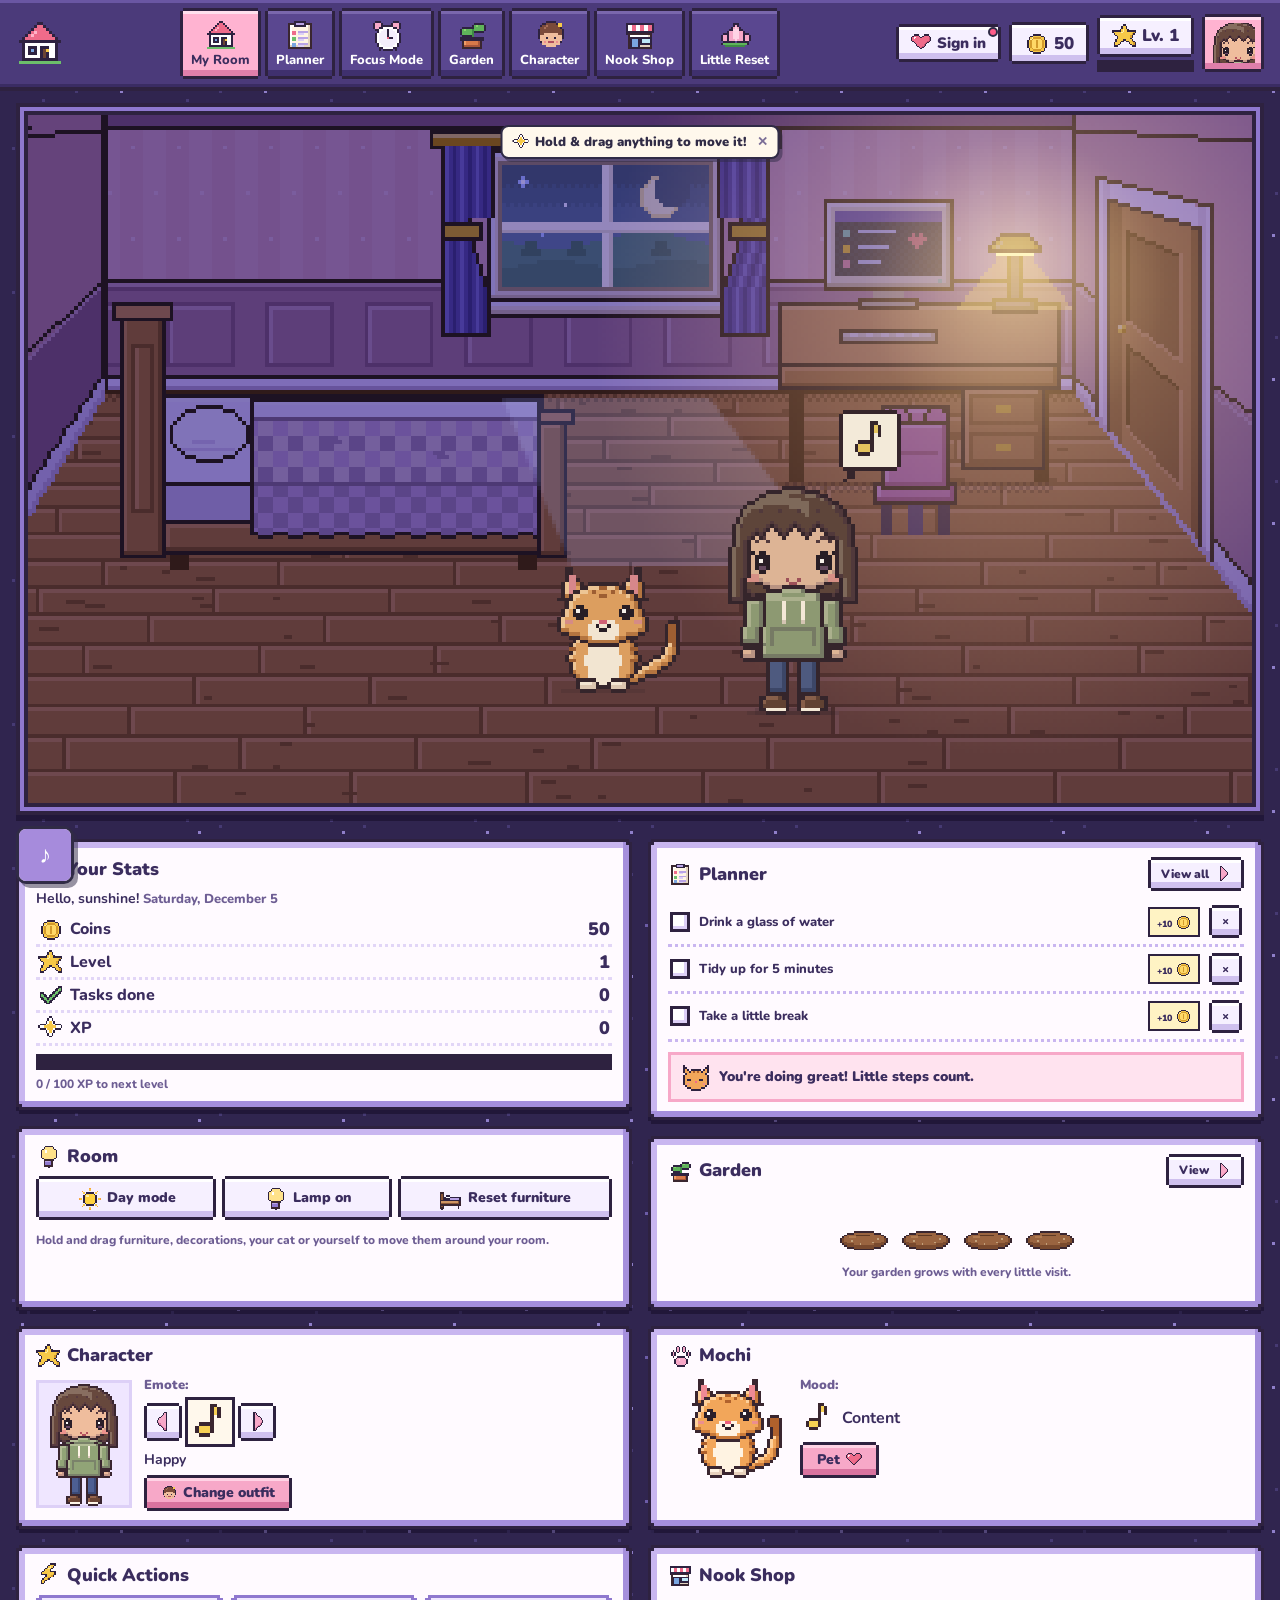
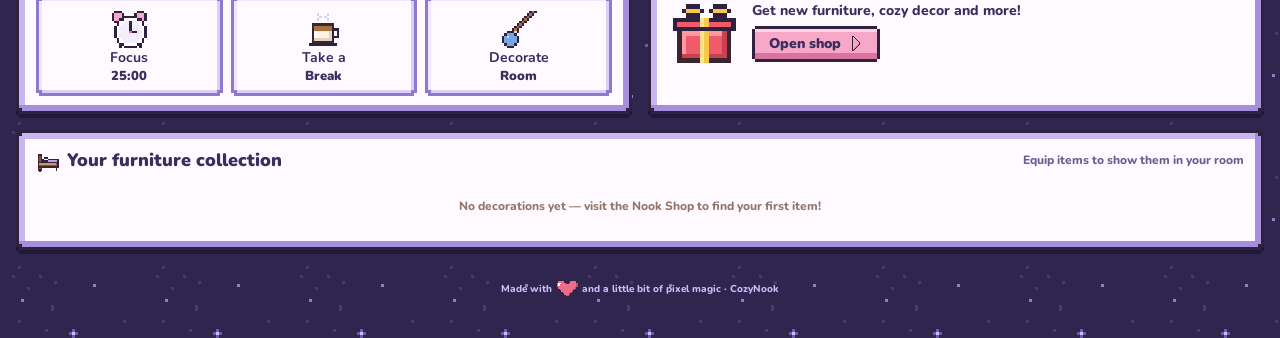
==== commit 19a565a3: "Planner: monthly calendar with plans for any day Month view with today and selected day highlighted," ====
--- a/index.html
+++ b/index.html
@@ -333,6 +333,18 @@
 .reminder-row input[type=time]{flex:0 0 auto;width:auto}
 .welcome-back{position:fixed;inset:0;z-index:50;display:grid;place-items:center;padding:16px;background:rgba(24,14,48,.62)}
 .welcome-back[hidden]{display:none}
+.cal-wrap{display:grid;grid-template-columns:minmax(0,1.4fr) minmax(0,1fr);gap:16px}
+.cal-nav{display:flex;align-items:center;gap:8px;margin-bottom:8px}.cal-nav b{flex:1;text-align:center;font:900 17px 'Pixelify Sans',Nunito,sans-serif;color:#4b3a7a}.cal-arrow{width:34px;height:34px;background:#efe7fb;border:2px solid #302b46!important;border-radius:6px;box-shadow:0 2px 0 #302b46;font-size:13px}.cal-today-btn{padding:6px 10px!important}
+.cal-grid{display:grid;grid-template-columns:repeat(7,1fr);gap:4px}.cal-dow{text-align:center;font-size:11px;font-weight:900;color:#7a6d96;padding:2px 0}
+.cal-day{position:relative;height:56px;display:flex;flex-direction:column;align-items:center;justify-content:space-between;padding:4px 2px;background:#fffdf8;border:2px solid #e3d8f3!important;border-radius:6px;font-weight:900;color:#302b46;min-height:40px}
+.cal-day:hover{border-color:#a68bdc!important}.cal-day.past{opacity:.6}.cal-day.today{border-color:#23b985!important;background:#e9fbf2}.cal-day.selected{border-color:#302b46!important;background:#ffe3ef;box-shadow:0 2px 0 #302b46}
+.cal-day.all-done .cal-num:after{content:" ✓";color:#23b985}.cal-num{font-size:13px}.cal-dots{display:flex;gap:2px;min-height:6px}.cal-dots i{width:6px;height:6px;border-radius:50%;border:1px solid #302b4680}.cal-dots em{font-size:9px;font-style:normal;line-height:6px}
+.cal-day-title{font:900 16px 'Pixelify Sans',Nunito,sans-serif;color:#4b3a7a;margin:4px 0 8px}
+.cal-plan{display:flex;align-items:center;gap:8px;padding:8px;margin-bottom:6px;background:#fffdf8;border:2px solid #e3d8f3;border-left:6px solid #ff9cba;border-radius:6px}.cal-plan input{width:17px;height:17px;accent-color:#23b985}.cal-plan .cal-time{font-size:11px;font-weight:900;color:#7a6d96;white-space:nowrap}.cal-plan .cal-text{flex:1;font-weight:800;font-size:13px;overflow-wrap:anywhere}.cal-plan.done .cal-text{text-decoration:line-through;color:#ad9c8e}
+.cal-add{display:flex;flex-direction:column;gap:6px;margin-top:8px}.cal-add-row{display:flex;gap:6px;align-items:center;flex-wrap:wrap}.cal-add-row input[type=time]{width:120px;flex:none}.cal-colors{display:flex;gap:4px;flex:1}
+.cal-color{width:24px;height:24px;border-radius:50%;border:2px solid #302b46!important;padding:0}.cal-color.on{box-shadow:0 0 0 3px #fff,0 0 0 5px #302b46}
+@media(max-width:760px){.cal-wrap{grid-template-columns:1fr}.cal-day{min-height:38px}}
+
 .acct-pid{font-size:13px;font-weight:800}.acct-pid b{font-family:monospace;font-size:15px;letter-spacing:1px}
 .gift-box{text-align:center;font-size:48px;animation:tipbob 1.4s ease-in-out infinite}.gift-what{font:900 16px Nunito,sans-serif;color:#145a3c;background:#dcf7e9;border:2px solid #302b46;border-radius:6px;padding:8px}
 #giftPopup h3{text-align:center}.ga-card{text-align:left!important}.ga-card h3{text-align:center}.ga-to{display:flex;gap:16px;justify-content:center;font-weight:900;margin:6px 0}.ga-find{display:flex;gap:6px}.ga-find .text-input{flex:1;font-size:15px}.ga-found{font-size:12px!important;color:#5c4f78;margin:6px 0 10px!important}
@@ -439,6 +451,7 @@
       <section class="view" id="view-planner">
         <div class="welcome"><div><h2>Your planner <span class="px-icon i-planner" aria-hidden="true"></span></h2><p>Turn big things into little steps.</p></div></div>
         <div class="panel"><div class="panel-head"><h3>Today's tasks</h3><span class="subtle">Complete a task to earn 10 coins + 15 XP</span></div><div id="taskList"></div><div class="add-row"><input id="taskInput" placeholder="Add a little task..." maxlength="70"><button class="primary-btn" id="addTask">+ Add</button></div></div>
+        <div class="panel cal-panel"><div class="panel-head"><h3><span class="px-icon i-planner" aria-hidden="true"></span> My calendar</h3><span class="subtle">Tap a day to plan it · finish a plan for 5 coins + 10 XP</span></div><div class="cal-wrap"><div class="cal-month"><div class="cal-nav"><button type="button" class="cal-arrow" id="calPrev" aria-label="Previous month">◀</button><b id="calTitle"></b><button type="button" class="cal-arrow" id="calNext" aria-label="Next month">▶</button><button type="button" class="soft-btn cal-today-btn" id="calToday">Today</button></div><div class="cal-grid" id="calGrid"></div></div><div class="cal-side"><h4 class="cal-day-title" id="calDayTitle"></h4><div id="calList"></div><div class="cal-add"><input class="text-input" id="calText" maxlength="60" placeholder="Add a plan..."><div class="cal-add-row"><input class="text-input" type="time" id="calTime" aria-label="Time (optional)"><div class="cal-colors" id="calColors"></div><button class="primary-btn" id="calAdd" type="button">+ Add</button></div></div></div></div></div>
         <div class="panel reminder-panel"><div class="panel-head"><h3><span class="px-icon i-moon" aria-hidden="true"></span>Daily reminder</h3></div><p class="subtle">Get a little nudge about your tasks from <b class="cat-name-inline">Mochi</b>.</p><div class="reminder-row"><label for="reminderTime">Remind me at</label><input type="time" id="reminderTime" class="text-input" value="18:00"><button class="primary-btn" id="reminderToggle" type="button">Turn on reminders</button></div><p class="subtle" id="reminderStatus" aria-live="polite"></p></div>
       </section>
       <section class="view" id="view-focus">
@@ -687,7 +700,7 @@
   function renderCatName(){const n=catName();if($('catNameLabel'))$('catNameLabel').textContent=n;document.querySelectorAll('.cat-name-inline').forEach(e=>e.textContent=n);const inp=$('catNameInput');if(inp&&document.activeElement!==inp)inp.value=n;const c=$('sleepyCat');if(c)c.setAttribute('aria-label','Pet '+n);}
   function saveCatName(){const v=($('catNameInput').value||'').replace(/[<>]/g,'').trim().slice(0,16);if(!v){toast('Give your cat a name first!');return;}state.catName=v;save();renderCatName();toast(v+' loves their new name! 🐾');}
   if($('saveCatName')){$('saveCatName').onclick=saveCatName;$('catNameInput').addEventListener('keydown',e=>{if(e.key==='Enter')saveCatName();});}
-  const tasksLeft=()=>state.tasks.filter(t=>!t.done).length;
+  const tasksLeft=()=>state.tasks.filter(t=>!t.done).length+(window.CozyCalendar?CozyCalendar.leftToday():0);
   function quietSave(){if(CozyApp.lock)return;try{localStorage.setItem('cozynook-save',JSON.stringify(state));window.dispatchEvent(new Event('cozy:saved'));}catch(e){}}
   function showWelcome(title){const n=catName(),left=tasksLeft();$('wbTitle').textContent=title||(n+' was waiting for you!');$('wbText').textContent=left?('You have '+left+' little task'+(left===1?'':'s')+' left. Want to do one together?'):('All your tasks are done. '+n+' is so proud of you!');const box=$('wbCat');if(box&&window.CozySprites){box.innerHTML='';box.appendChild(CozySprites.catPreview(state.catCoat||'ginger'));}$('wbSignIn').hidden=!!(window.CozyCloud&&CozyCloud.isSignedIn());$('welcomeBack').hidden=false;setTimeout(()=>$('wbClose').focus(),50);}
   function hideWelcome(){$('welcomeBack').hidden=true;}
@@ -756,6 +769,7 @@
 </script>
 
 <script src="assets/music.js?v=20261123g"></script>
+<script src="assets/calendar.js?v=20261123j"></script>
 <script src="assets/games/words.js?v=20261123f"></script>
 <script src="assets/games.js?v=20261123f"></script>
 <script src="assets/explore.js?v=20261123f"></script>
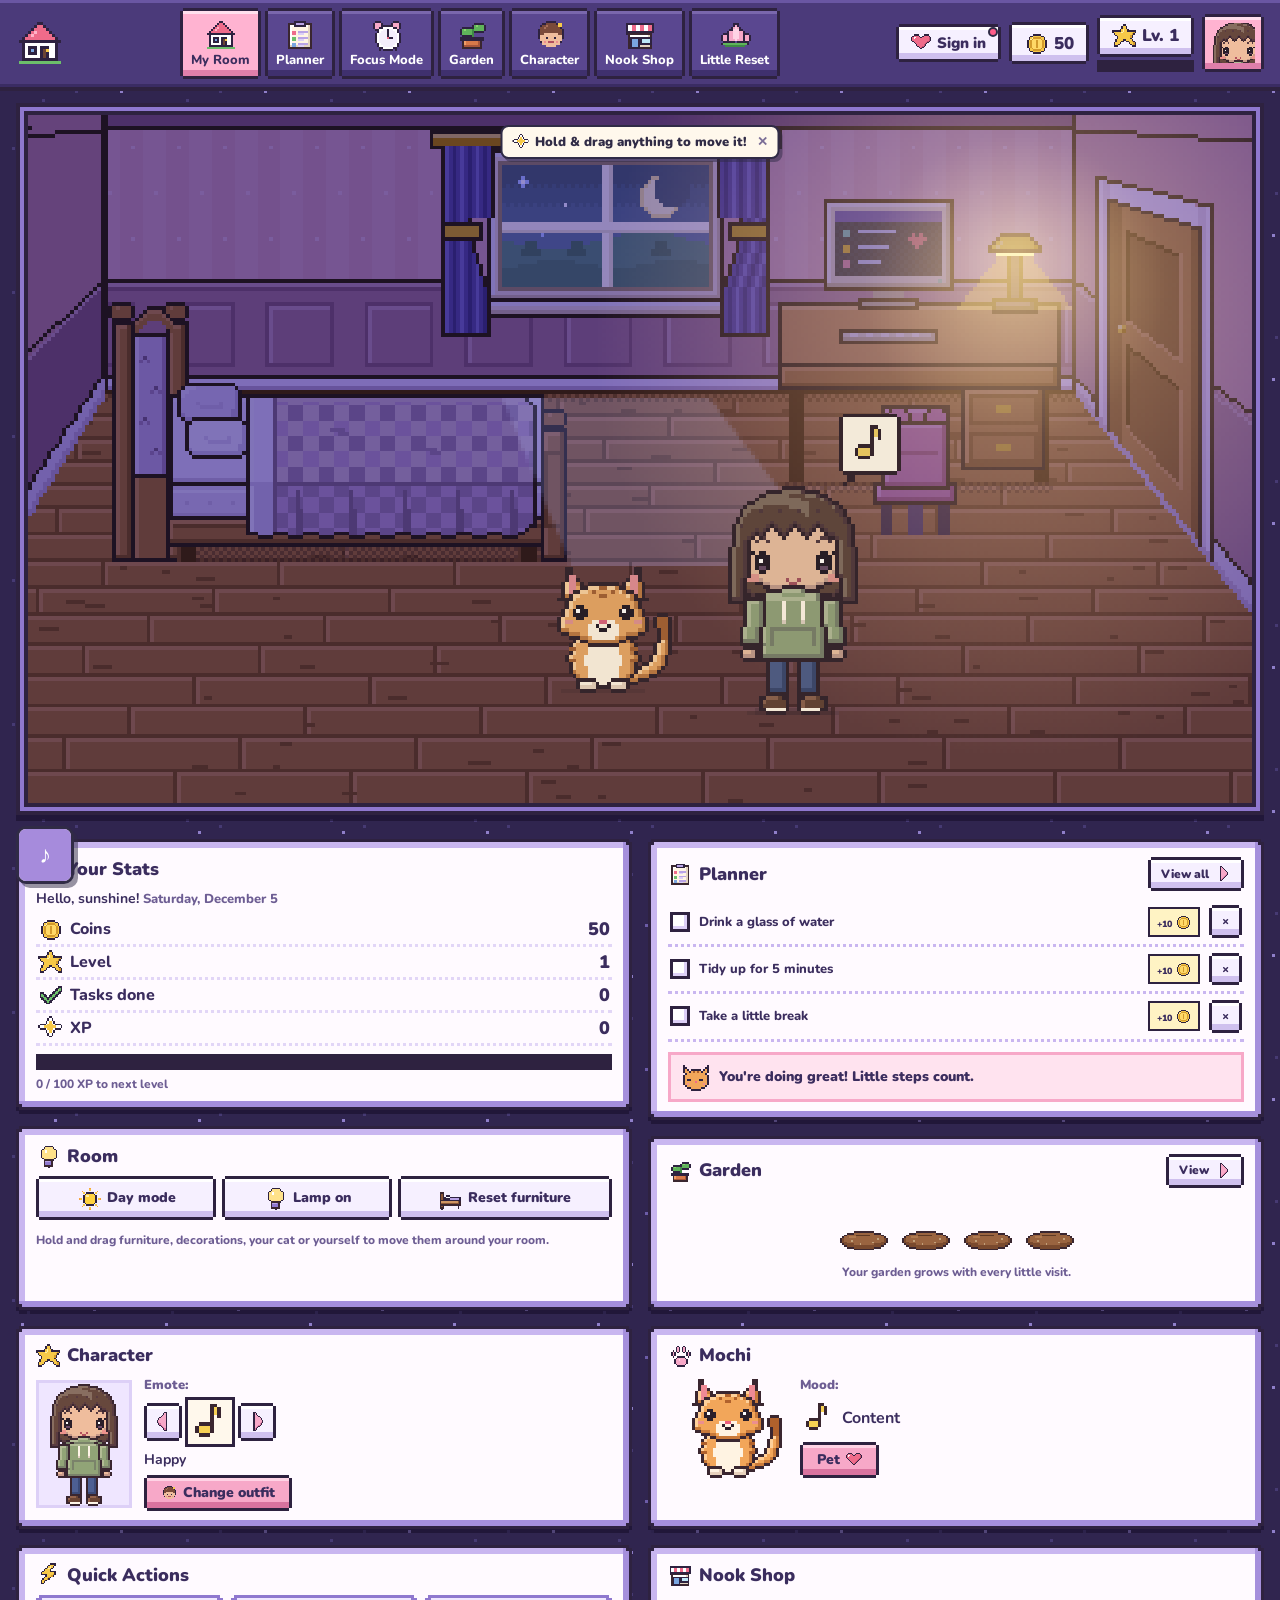
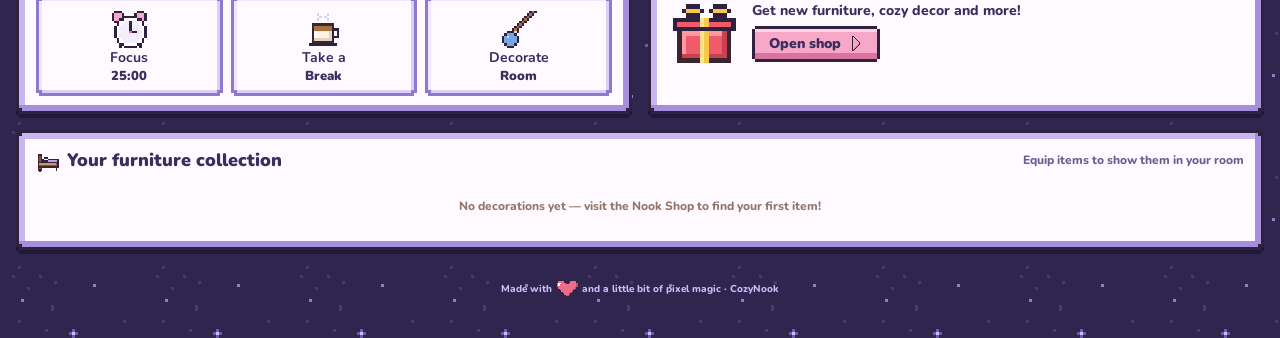
==== commit 8eee3be9: "New cosy bed: tufted arched headboard, fluffy pillows, thicker mattress Redrawn in the same spot and" ====
--- a/index.html
+++ b/index.html
@@ -524,8 +524,8 @@
 <div id="acctChoose" hidden><h3>Which progress to keep?</h3><p class="acct-sub">This device and your account have different progress. Pick one to keep.</p><div class="acct-choices"><button class="acct-choice" id="chooseCloud" type="button"><b>My account</b><small></small></button><button class="acct-choice" id="chooseLocal" type="button"><b>This device</b><small></small></button></div><p class="acct-note">The one you don't pick will be replaced.</p></div>
 <p class="acct-msg" id="acctMsg" hidden role="status"></p></div></div>
 <script src="assets/sprites/sprites-meta.js?v=20261123f"></script>
-<script src="assets/room/room-meta.js?v=20261123f"></script>
-<script src="assets/sprites.js?v=20261123f"></script>
+<script src="assets/room/room-meta.js?v=20261123k"></script>
+<script src="assets/sprites.js?v=20261123k"></script>
 <script>
 (() => {
   const $ = id => document.getElementById(id);
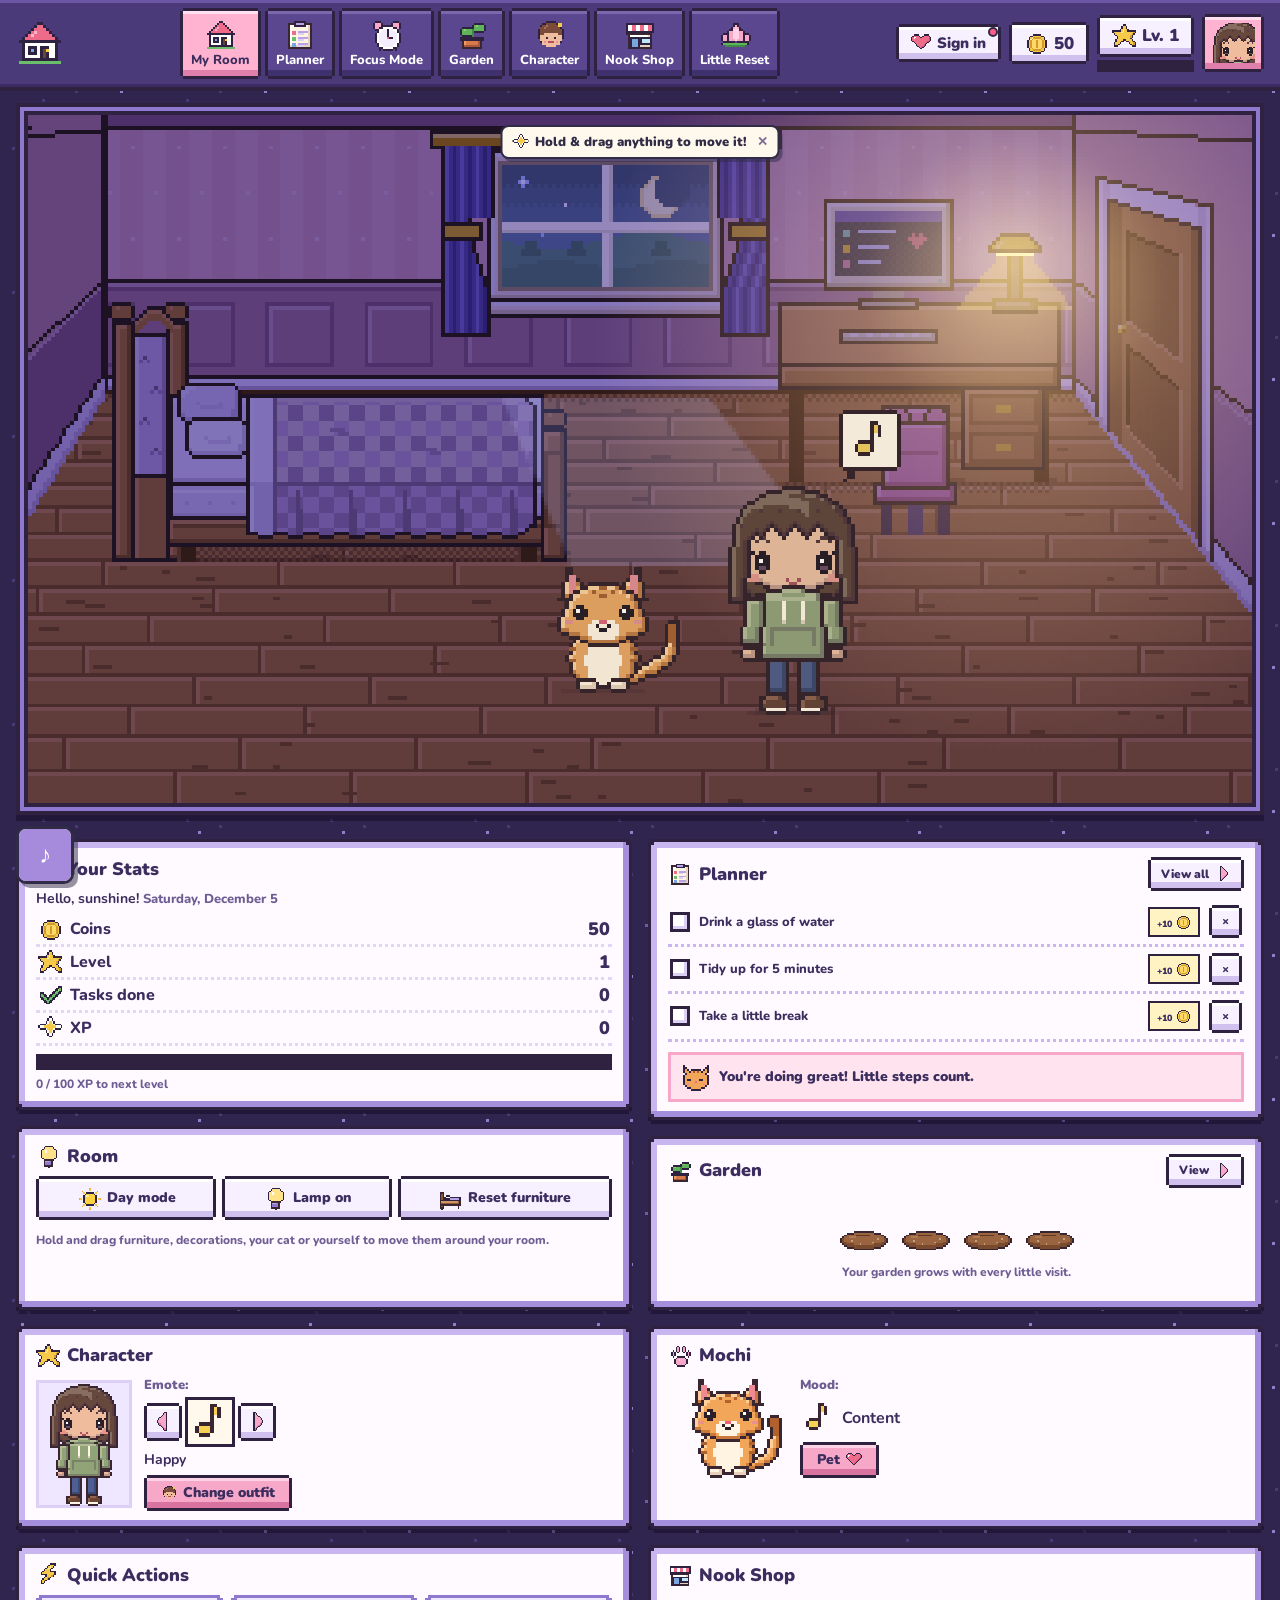
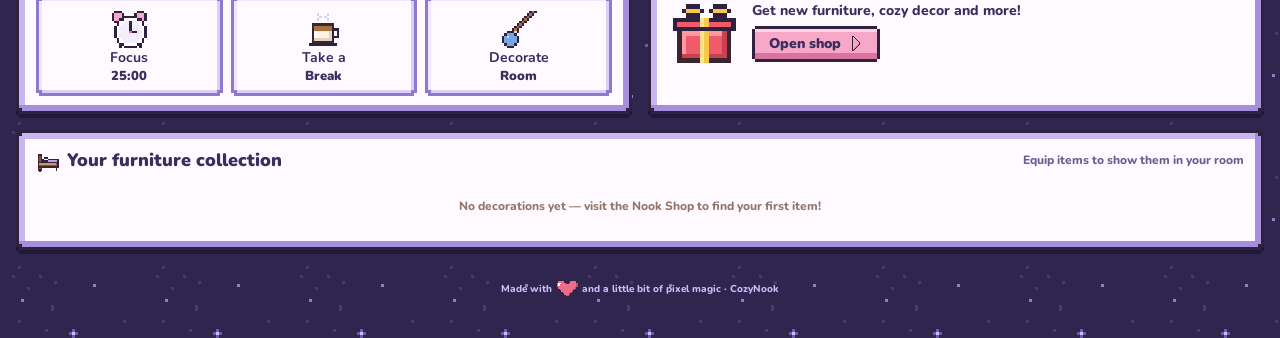
==== commit 3c7986de: "Planner: limit new tasks to 5 per day Shows how many are left, locks the input once 5 have been adde" ====
--- a/index.html
+++ b/index.html
@@ -5,6 +5,20 @@
   <meta name="viewport" content="width=device-width, initial-scale=1.0">
   <meta name="theme-color" content="#4b3a7a">
   <title>CozyNook — A cozy little space to plan, focus, and grow</title>
+  <meta name="google-site-verification" content="I6PGyrxd_SLPix0votvFx-llbi_K5nwQzPLFlsGNM30" />
+  <meta name="description" content="CozyNook is a free pixel-art planner and study game. Plan your tasks, focus with calm lo-fi music, grow a garden, play daily word games and decorate your cozy room with your cat.">
+  <link rel="canonical" href="https://cozynookstudygame.github.io/CozyNook/">
+  <link rel="icon" type="image/png" href="assets/favicon.png">
+  <link rel="apple-touch-icon" href="assets/icon-192.png">
+  <meta property="og:type" content="website">
+  <meta property="og:site_name" content="CozyNook">
+  <meta property="og:title" content="CozyNook: a cozy pixel planner &amp; study game">
+  <meta property="og:description" content="CozyNook is a free pixel-art planner and study game. Plan your tasks, focus with calm lo-fi music, grow a garden, play daily word games and decorate your cozy room with your cat.">
+  <meta property="og:url" content="https://cozynookstudygame.github.io/CozyNook/">
+  <meta property="og:image" content="https://cozynookstudygame.github.io/CozyNook/assets/og-image.png">
+  <meta property="og:image:width" content="1200">
+  <meta property="og:image:height" content="630">
+  <meta name="twitter:card" content="summary_large_image">
   <link rel="preconnect" href="https://fonts.googleapis.com">
   <link rel="preconnect" href="https://fonts.gstatic.com" crossorigin>
   <link href="https://fonts.googleapis.com/css2?family=Press+Start+2P&family=Pixelify+Sans:wght@500;700&family=Nunito:wght@400;600;700;800;900&display=swap" rel="stylesheet">
@@ -333,6 +347,8 @@
 .reminder-row input[type=time]{flex:0 0 auto;width:auto}
 .welcome-back{position:fixed;inset:0;z-index:50;display:grid;place-items:center;padding:16px;background:rgba(24,14,48,.62)}
 .welcome-back[hidden]{display:none}
+.task-limit{margin:8px 2px 0;font-size:12px;font-weight:800;color:#6a5d86}.task-limit.is-full{color:#a3456b}#taskInput:disabled,#addTask:disabled{opacity:.55;cursor:not-allowed}
+
 .cal-wrap{display:grid;grid-template-columns:minmax(0,1.4fr) minmax(0,1fr);gap:16px}
 .cal-nav{display:flex;align-items:center;gap:8px;margin-bottom:8px}.cal-nav b{flex:1;text-align:center;font:900 17px 'Pixelify Sans',Nunito,sans-serif;color:#4b3a7a}.cal-arrow{width:34px;height:34px;background:#efe7fb;border:2px solid #302b46!important;border-radius:6px;box-shadow:0 2px 0 #302b46;font-size:13px}.cal-today-btn{padding:6px 10px!important}
 .cal-grid{display:grid;grid-template-columns:repeat(7,1fr);gap:4px}.cal-dow{text-align:center;font-size:11px;font-weight:900;color:#7a6d96;padding:2px 0}
@@ -450,7 +466,7 @@
 </section>
       <section class="view" id="view-planner">
         <div class="welcome"><div><h2>Your planner <span class="px-icon i-planner" aria-hidden="true"></span></h2><p>Turn big things into little steps.</p></div></div>
-        <div class="panel"><div class="panel-head"><h3>Today's tasks</h3><span class="subtle">Complete a task to earn 10 coins + 15 XP</span></div><div id="taskList"></div><div class="add-row"><input id="taskInput" placeholder="Add a little task..." maxlength="70"><button class="primary-btn" id="addTask">+ Add</button></div></div>
+        <div class="panel"><div class="panel-head"><h3>Today's tasks</h3><span class="subtle">Complete a task to earn 10 coins + 15 XP</span></div><div id="taskList"></div><div class="add-row"><input id="taskInput" placeholder="Add a little task..." maxlength="70"><button class="primary-btn" id="addTask">+ Add</button></div><p class="task-limit" id="taskLimit" aria-live="polite"></p></div>
         <div class="panel cal-panel"><div class="panel-head"><h3><span class="px-icon i-planner" aria-hidden="true"></span> My calendar</h3><span class="subtle">Tap a day to plan it · finish a plan for 5 coins + 10 XP</span></div><div class="cal-wrap"><div class="cal-month"><div class="cal-nav"><button type="button" class="cal-arrow" id="calPrev" aria-label="Previous month">◀</button><b id="calTitle"></b><button type="button" class="cal-arrow" id="calNext" aria-label="Next month">▶</button><button type="button" class="soft-btn cal-today-btn" id="calToday">Today</button></div><div class="cal-grid" id="calGrid"></div></div><div class="cal-side"><h4 class="cal-day-title" id="calDayTitle"></h4><div id="calList"></div><div class="cal-add"><input class="text-input" id="calText" maxlength="60" placeholder="Add a plan..."><div class="cal-add-row"><input class="text-input" type="time" id="calTime" aria-label="Time (optional)"><div class="cal-colors" id="calColors"></div><button class="primary-btn" id="calAdd" type="button">+ Add</button></div></div></div></div></div>
         <div class="panel reminder-panel"><div class="panel-head"><h3><span class="px-icon i-moon" aria-hidden="true"></span>Daily reminder</h3></div><p class="subtle">Get a little nudge about your tasks from <b class="cat-name-inline">Mochi</b>.</p><div class="reminder-row"><label for="reminderTime">Remind me at</label><input type="time" id="reminderTime" class="text-input" value="18:00"><button class="primary-btn" id="reminderToggle" type="button">Turn on reminders</button></div><p class="subtle" id="reminderStatus" aria-live="polite"></p></div>
       </section>
@@ -540,7 +556,8 @@
   function renderStats(){ $('coins').textContent=state.coins;$('level').textContent=Math.floor(state.xp/100)+1;$('statCoins').textContent=state.coins;$('statXp').textContent=state.xp;$('statDone').textContent=state.done;$('xpBar').style.width=(state.xp%100)+'%';$('xpLabel').textContent=(state.xp%100)+' / 100 XP to next level';$('seedCount').textContent=state.seeds;const blanket=document.getElementById('blanketBase');if(blanket)blanket.setAttribute('fill',state.blanket);const blanketPattern=document.querySelector('#blanket path');if(blanketPattern){const pattern=state.blanketPattern||'gingham';blanketPattern.setAttribute('d',pattern==='plain'?'':pattern==='stripes'?'M0 7H30M0 22H30':pattern==='stars'?'M7 5l2 5 5 1-5 2-2 5-2-5-5-2 5-1zm16 13l2 3 3 1-3 1-2 3-1-3-3-1 3-1z':pattern==='hearts'?'M7 10c-7-6-11 4 0 10 11-6 7-16 0-10zm16 8c-5-4-8 3 0 7 8-4 5-11 0-7z':'M0 0h15v15H0zm15 15h15v15H15');blanketPattern.setAttribute('fill',pattern==='hearts'?'#f8e7e1':pattern==='stars'?'#fff1b8':'#e7e8ce');blanketPattern.setAttribute('opacity',pattern==='plain'?'0':'0.9');}renderAvatar();applyRoomMood();}
   function taskMarkup(task){return '<div class="task-row '+(task.done?'done':'')+'"><input type="checkbox" data-task="'+task.id+'" '+(task.done?'checked':'')+'><span class="task-text"></span><span class="tag">+10 <span class="px-icon i-coin mini" aria-hidden="true"></span></span><button class="tiny-btn" data-delete="'+task.id+'" aria-label="Delete task">×</button></div>';}
   function renderTasks(){const targets=[$('taskList'),$('homeTasks')];targets.forEach((target,index)=>{target.innerHTML='';const tasks=index?state.tasks.slice(0,4):state.tasks;if(!tasks.length){target.innerHTML='<div class="empty">No tasks yet. Add a little something to get started 🌷</div>';return;}tasks.forEach(t=>{const wrap=document.createElement('div');wrap.innerHTML=taskMarkup(t);wrap.querySelector('.task-text').textContent=t.text;target.appendChild(wrap.firstChild);});});}
-  function addTask(){const input=$('taskInput'),text=input.value.trim();if(!text)return;state.tasks.push({id:Date.now(),text,done:false});input.value='';save();renderTasks();}
+  const TASK_LIMIT=5;function taskAddsToday(){const a=state.taskAdds;return a&&a.day===dayKey()?a.n|0:0;}function renderTaskLimit(){const el=$('taskLimit');if(!el)return;const left=Math.max(0,TASK_LIMIT-taskAddsToday());el.textContent=left?left+' of '+TASK_LIMIT+' new tasks left to add today':'You\'ve added '+TASK_LIMIT+' tasks today. Come back tomorrow for more! 🌙';el.classList.toggle('is-full',!left);$('taskInput').disabled=!left;$('addTask').disabled=!left;$('taskInput').placeholder=left?'Add a little task...':'Daily limit reached';}
+  function addTask(){const input=$('taskInput'),text=input.value.trim();if(!text)return;if(taskAddsToday()>=TASK_LIMIT){toast('You can add '+TASK_LIMIT+' tasks a day. Finish the ones you have! 🌷');renderTaskLimit();return;}state.taskAdds={day:dayKey(),n:taskAddsToday()+1};state.tasks.push({id:Date.now(),text,done:false});input.value='';save();renderTasks();renderTaskLimit();}
   function gardenSprite(plot,extra){const order=['soil','sprout','daisy','tulip','sunflower','can'];const kind=!plot?'soil':!plot.grown?'sprout':({'🌷':'tulip','🌻':'sunflower'})[plot.flower]||'daisy';const i=order.indexOf(kind);return '<span class="garden-sprite garden-'+kind+(extra?' '+extra:'')+'" role="img" aria-label="'+(kind==='soil'?'Empty soil':kind==='sprout'?'A little sprout':'A blooming '+kind)+'" style="background-position:'+(i*20)+'% 0"></span>';}
   const FLOWERS={'🌼':{name:'daisy',mins:3,coins:8},'🌷':{name:'tulip',mins:5,coins:12},'🌻':{name:'sunflower',mins:10,coins:18}};
   const growLeft=p=>{const ms=Math.max(0,p.readyAt-Date.now()),t=Math.ceil(ms/1000),m=Math.floor(t/60),sec=t%60;return m+':'+String(sec).padStart(2,'0')+' left';};
@@ -722,6 +739,7 @@
   function checkReminder(){const r=state.reminders;if(!r||!r.on)return;const now=new Date();const [hh,mm]=(r.time||'18:00').split(':').map(Number);const due=new Date(now);due.setHours(hh||0,mm||0,0,0);if(now<due||r.last===dayKey()||!tasksLeft())return;r.last=dayKey();quietSave();const n=catName(),left=tasksLeft();let shown=false;if(document.hidden&&'Notification' in window&&Notification.permission==='granted'){try{new Notification(n+' is waiting for you! 🐾',{body:'You have '+left+' task'+(left===1?'':'s')+' left in CozyNook.',tag:'cozynook-reminder'});shown=true;}catch(e){}}if(!shown)showWelcome(n+' has a little reminder!');}
   setInterval(checkReminder,30000);
   CozyApp.toast=toast;
+  renderTaskLimit();setInterval(renderTaskLimit,60000);
   CozyApp.decorNames=()=>decorItems.map(d=>d[0]);
   CozyApp.claimGift=(id,g)=>{state.claimedGifts=Array.isArray(state.claimedGifts)?state.claimedGifts:[];if(state.claimedGifts.includes(id))return false;state.claimedGifts.push(id);const coins=Math.max(0,g.coins|0),xp=Math.max(0,g.xp|0);let extra=0,got=[];if(g.decor){const item=decorItems.find(d=>d[0]===g.decor);if(item){if(state.decor.includes(item[0]))extra=item[2];else{state.decor.push(item[0]);state.equippedDecor.push(item[0]);got.push(item[0]);}}}if(coins+extra)got.unshift('+'+(coins+extra)+' coins');if(xp)got.push('+'+xp+' XP');reward(coins+extra,xp);renderShop();renderRoomDecor();toast('🎁 Gift collected: '+got.join(', ')+'!');return true;};
   $('roomWindow').addEventListener('click',()=>{if(window.CozyExplore)CozyExplore.open();});$('roomWindow').addEventListener('keydown',e=>{if(e.key==='Enter'||e.key===' '){e.preventDefault();if(window.CozyExplore)CozyExplore.open();}});
